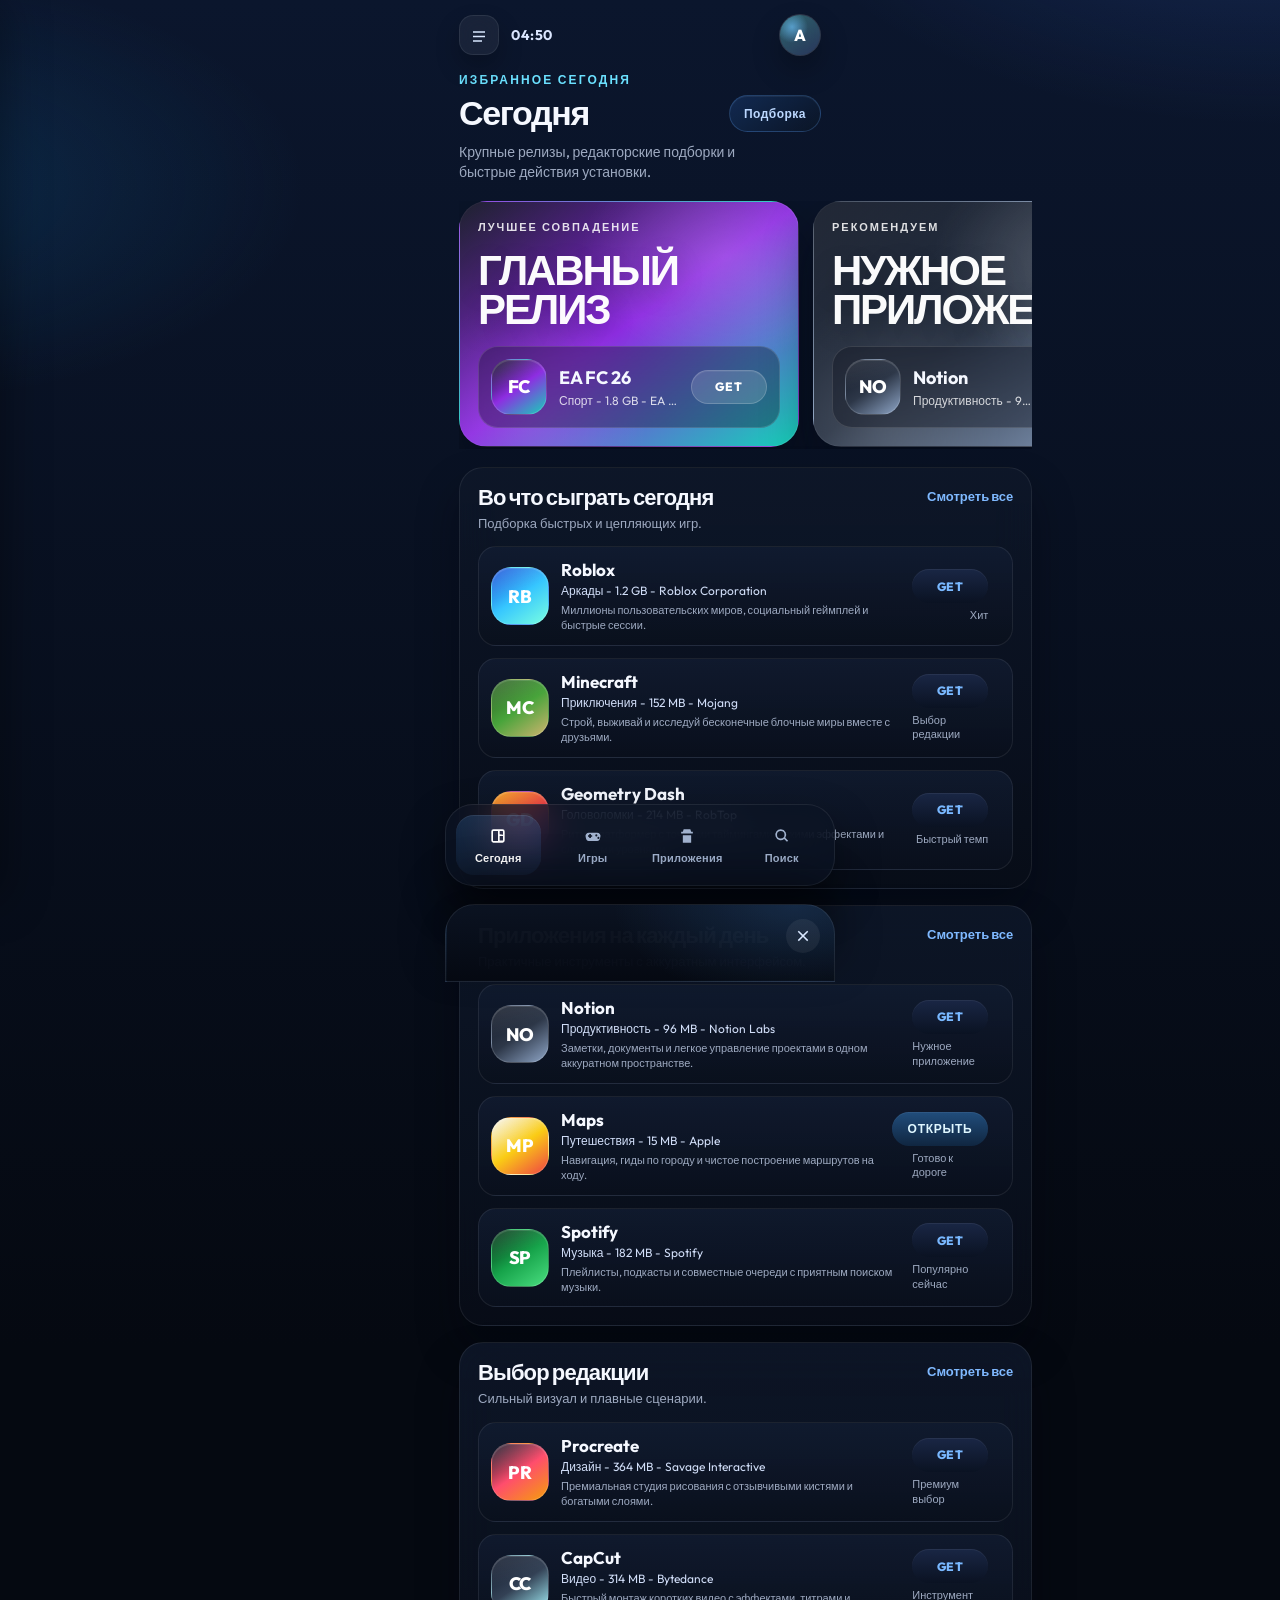
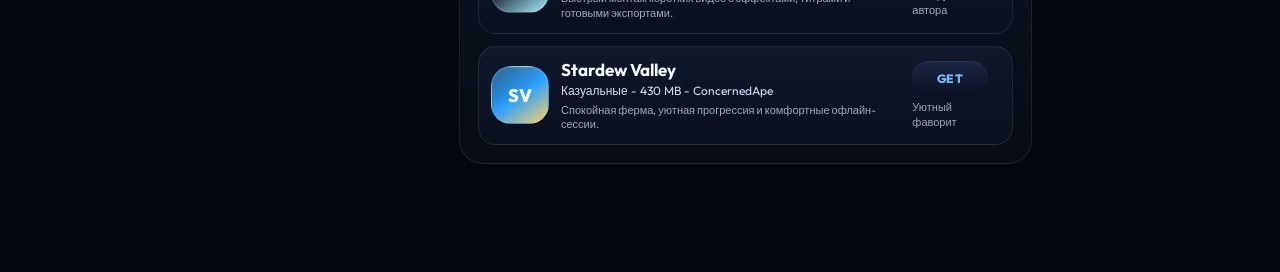
==== webapp/index.html @ 3780c405 "Add files via upload" ====
<!doctype html>
<html lang="ru">
<head>
    <meta charset="utf-8" />
    <meta name="viewport" content="width=device-width, initial-scale=1, maximum-scale=1, user-scalable=no, viewport-fit=cover" />
    <title>IPA Store</title>
    <link rel="preconnect" href="https://fonts.googleapis.com">
    <link rel="preconnect" href="https://fonts.gstatic.com" crossorigin>
    <link href="https://fonts.googleapis.com/css2?family=Outfit:wght@400;500;600;700;800&display=swap" rel="stylesheet">
    <link rel="stylesheet" href="/webapp/style.css?v=8" />
    <link rel="stylesheet" href="style.css?v=8" />
</head>
<body data-theme="dark">
    <div class="sakura-layer" id="sakuraLayer" aria-hidden="true"></div>

    <div class="menu-scrim" id="menuScrim" hidden></div>
    <aside class="side-menu" id="sideMenu" aria-hidden="true">
        <div class="side-menu-head">
            <div class="side-menu-title" id="menuTitle">Menu</div>
            <button class="side-menu-close" id="menuClose" type="button" aria-label="Close menu">
                <svg viewBox="0 0 24 24" aria-hidden="true"><path d="m6.4 5 5.6 5.6L17.6 5 19 6.4 13.4 12 19 17.6 17.6 19 12 13.4 6.4 19 5 17.6 10.6 12 5 6.4Z"></path></svg>
            </button>
        </div>

        <button class="menu-link" id="policyToggle" type="button">
            <span id="policyButtonLabel">Privacy Policy</span>
            <svg viewBox="0 0 24 24" aria-hidden="true"><path d="m9 6 6 6-6 6"></path></svg>
        </button>

        <section class="menu-policy" id="policyPanel" hidden>
            <h3 id="policyTitle">Privacy Policy</h3>
            <div id="policyBody"></div>
        </section>

        <section class="menu-section">
            <div class="menu-section-title" id="languageLabel">Language</div>
            <div class="segmented-control" id="langControl">
                <button class="segment-button active" data-role="lang" data-lang="ru" type="button">RU</button>
                <button class="segment-button" data-role="lang" data-lang="en" type="button">EN</button>
            </div>
        </section>

        <section class="menu-section">
            <div class="menu-section-title" id="themeLabel">Theme</div>
            <div class="segmented-control" id="themeControl">
                <button class="segment-button" data-role="theme" data-theme="light" type="button" id="themeBright">Bright</button>
                <button class="segment-button active" data-role="theme" data-theme="dark" type="button" id="themeDark">Dark</button>
            </div>
        </section>

        <section class="menu-support">
            <div class="menu-section-title" id="supportLabel">Support</div>
            <p id="supportValue">Bot support: @Helpicore_bot</p>
        </section>
    </aside>

    <div class="app-shell">
        <header class="app-header">
            <div class="status-row">
                <div class="status-left">
                    <button class="menu-button" id="menuButton" type="button" aria-label="Open menu">
                        <svg viewBox="0 0 24 24" aria-hidden="true"><path d="M4 7h16v2H4zm0 6h16v2H4zm0 6h12v2H4z"></path></svg>
                    </button>
                    <span class="status-time" id="timeBadge">00:00</span>
                </div>
                <button class="profile-button" type="button" aria-label="Profile">
                    <span class="profile-glow"></span>
                    <span class="profile-core">A</span>
                </button>
            </div>

            <p class="header-kicker" id="headerKicker">Featured today</p>
            <div class="header-main">
                <h1 class="screen-title" id="screenTitle">Today</h1>
                <div class="header-pill" id="headerPill">Curated</div>
            </div>
            <p class="screen-subtitle" id="screenSubtitle">Big releases, sharp apps and fast install actions.</p>
        </header>

        <section class="search-shell" id="searchShell" hidden>
            <label class="search-field" for="searchInput">
                <svg viewBox="0 0 24 24" aria-hidden="true"><path d="M10.5 4a6.5 6.5 0 1 0 4.02 11.61l3.43 3.43 1.41-1.41-3.43-3.43A6.5 6.5 0 0 0 10.5 4Zm0 2a4.5 4.5 0 1 1-4.5 4.5A4.5 4.5 0 0 1 10.5 6Z"></path></svg>
                <input id="searchInput" type="search" placeholder="Search games, apps, developers" autocomplete="off" />
                <button class="search-clear" id="searchClear" type="button">Clear</button>
            </label>
        </section>

        <section class="filter-shell" id="filterShell" hidden>
            <div class="filter-track" id="filterTrack"></div>
        </section>

        <main class="screen-content">
            <div class="hero-rail" id="heroRail"></div>
            <div class="section-stack" id="sectionStack"></div>
            <div class="empty-state" id="emptyState" hidden>
                <strong id="emptyTitle">No matches found</strong>
                <span id="emptyText">Try a different keyword or category.</span>
            </div>
        </main>
    </div>

    <div class="sheet-scrim" id="sheetScrim" hidden></div>
    <aside class="detail-sheet" id="detailSheet" aria-hidden="true">
        <button class="sheet-close" id="sheetClose" type="button" aria-label="Close">
            <svg viewBox="0 0 24 24" aria-hidden="true"><path d="m6.4 5 5.6 5.6L17.6 5 19 6.4 13.4 12 19 17.6 17.6 19 12 13.4 6.4 19 5 17.6 10.6 12 5 6.4Z"></path></svg>
        </button>
        <div id="detailContent"></div>
    </aside>

    <nav class="bottom-bar" id="bottomBar">
        <button class="tab-button active" data-screen="today" type="button">
            <svg viewBox="0 0 24 24" aria-hidden="true"><path d="M4 6.5A2.5 2.5 0 0 1 6.5 4h11A2.5 2.5 0 0 1 20 6.5v11A2.5 2.5 0 0 1 17.5 20h-11A2.5 2.5 0 0 1 4 17.5Zm2 0v11a.5.5 0 0 0 .5.5H12V6H6.5a.5.5 0 0 0-.5.5Zm8 11h3.5a.5.5 0 0 0 .5-.5v-5H14Zm4-7v-4a.5.5 0 0 0-.5-.5H14v4Z"></path></svg>
            <span id="tabToday">Today</span>
        </button>
        <button class="tab-button" data-screen="games" type="button">
            <svg viewBox="0 0 24 24" aria-hidden="true"><path d="M7 8h10a4 4 0 0 1 3.87 5l-.76 3A3 3 0 0 1 17.2 18H6.8a3 3 0 0 1-2.91-2l-.76-3A4 4 0 0 1 7 8Zm.5 3H6v2h1.5v1.5h2V13H11v-2H9.5V9.5h-2Zm8.5 1.5a1.25 1.25 0 1 0-1.25-1.25A1.25 1.25 0 0 0 16 12.5Zm2.5 3a1.25 1.25 0 1 0-1.25-1.25A1.25 1.25 0 0 0 18.5 15.5Z"></path></svg>
            <span id="tabGames">Games</span>
        </button>
        <button class="tab-button" data-screen="apps" type="button">
            <svg viewBox="0 0 24 24" aria-hidden="true"><path d="M8 4h8l1 3h2v2H5V7h2Zm-1 7h10v9H7Z"></path></svg>
            <span id="tabApps">Apps</span>
        </button>
        <button class="tab-button tab-button-search" data-screen="search" type="button">
            <svg viewBox="0 0 24 24" aria-hidden="true"><path d="M10.5 4a6.5 6.5 0 1 0 4.02 11.61l3.43 3.43 1.41-1.41-3.43-3.43A6.5 6.5 0 0 0 10.5 4Zm0 2a4.5 4.5 0 1 1-4.5 4.5A4.5 4.5 0 0 1 10.5 6Z"></path></svg>
            <span id="tabSearch">Search</span>
        </button>
    </nav>

    <script>
        (function () {
            const scriptUrls = ["/webapp/script.js?v=8", "script.js?v=8"];
            let index = 0;

            function loadNext() {
                if (index >= scriptUrls.length) return;
                const script = document.createElement("script");
                script.src = scriptUrls[index];
                script.defer = true;
                script.onerror = function () {
                    index += 1;
                    loadNext();
                };
                document.body.appendChild(script);
            }

            loadNext();
        }());
    </script>
</body>
</html>
---- webapp/style.css ----
:root {
    --bg: #060b14;
    --bg-deep: #09152a;
    --panel: rgba(14, 22, 40, 0.74);
    --panel-strong: rgba(18, 28, 48, 0.9);
    --line: rgba(255, 255, 255, 0.08);
    --line-strong: rgba(255, 255, 255, 0.14);
    --text: #f5f8ff;
    --muted: #9da9c0;
    --accent: #4da3ff;
    --accent-2: #56e1ff;
    --success: #31d69b;
    --safe-bottom: env(safe-area-inset-bottom, 0px);
    --safe-top: env(safe-area-inset-top, 0px);
}

[hidden] {
    display: none !important;
}

* {
    box-sizing: border-box;
    -webkit-tap-highlight-color: transparent;
}

html,
body {
    margin: 0;
    padding: 0;
    min-height: 100%;
    background: var(--bg);
    color: var(--text);
    font-family: "Outfit", sans-serif;
}

body {
    position: relative;
    overflow-x: hidden;
    background:
        radial-gradient(900px 520px at 100% -10%, rgba(58, 104, 214, 0.28), transparent 60%),
        radial-gradient(720px 360px at -10% 10%, rgba(19, 104, 164, 0.28), transparent 60%),
        linear-gradient(180deg, #0b162d 0%, #050911 72%);
}

body::before,
body::after {
    content: "";
    position: fixed;
    inset: 0;
    pointer-events: none;
    z-index: -2;
}

body::before {
    background:
        radial-gradient(260px 220px at 20% 18%, rgba(67, 162, 255, 0.2), transparent 70%),
        radial-gradient(220px 180px at 80% 12%, rgba(68, 255, 221, 0.15), transparent 70%),
        radial-gradient(340px 280px at 50% 70%, rgba(36, 80, 172, 0.18), transparent 72%);
    filter: blur(6px);
}

body::after {
    background-image:
        linear-gradient(rgba(255, 255, 255, 0.035) 1px, transparent 1px),
        linear-gradient(90deg, rgba(255, 255, 255, 0.035) 1px, transparent 1px);
    background-size: 32px 32px;
    mask-image: linear-gradient(180deg, rgba(255, 255, 255, 0.26), transparent 80%);
    opacity: 0.45;
}

.sakura-layer {
    position: fixed;
    inset: 0;
    overflow: hidden;
    pointer-events: none;
    z-index: 1;
}

.sakura-petal {
    position: absolute;
    top: -12%;
    width: 14px;
    height: 10px;
    opacity: 0.4;
    border-radius: 70% 30% 70% 30%;
    background: linear-gradient(145deg, rgba(255, 214, 235, 0.95), rgba(255, 170, 207, 0.8));
    box-shadow: 0 0 10px rgba(255, 174, 217, 0.2);
    transform: rotate(18deg) scale(var(--scale, 1));
    animation: sakura-fall var(--duration, 10s) linear var(--delay, 0s) forwards;
}

body.sheet-open {
    overflow: hidden;
}

body.menu-open {
    overflow: hidden;
}

button,
input {
    font: inherit;
}

.app-shell {
    position: relative;
    width: min(100%, 390px);
    margin: 0 auto;
    padding: calc(14px + var(--safe-top)) 14px calc(108px + var(--safe-bottom));
}

.app-header {
    margin-bottom: 18px;
}

.status-row {
    display: flex;
    align-items: center;
    justify-content: space-between;
    margin-bottom: 16px;
}

.status-left {
    display: flex;
    align-items: center;
    gap: 12px;
}

.status-time {
    font-size: 14px;
    font-weight: 700;
    color: #dbe6ff;
    letter-spacing: 0.04em;
}

.menu-button {
    width: 40px;
    height: 40px;
    display: grid;
    place-items: center;
    border: 1px solid var(--line);
    border-radius: 14px;
    background: rgba(255, 255, 255, 0.06);
    color: #d9e8ff;
    backdrop-filter: blur(16px);
    cursor: pointer;
    box-shadow: 0 12px 24px rgba(0, 0, 0, 0.24);
}

.menu-button svg {
    width: 18px;
    height: 18px;
    fill: currentColor;
}

.profile-button {
    position: relative;
    width: 42px;
    height: 42px;
    border: 1px solid var(--line);
    border-radius: 999px;
    background: rgba(255, 255, 255, 0.08);
    box-shadow: 0 14px 28px rgba(0, 0, 0, 0.28);
    backdrop-filter: blur(18px);
    cursor: pointer;
    overflow: hidden;
}

.profile-glow {
    position: absolute;
    inset: 0;
    background:
        radial-gradient(circle at 30% 30%, rgba(110, 195, 255, 0.65), transparent 40%),
        linear-gradient(145deg, rgba(87, 255, 225, 0.28), rgba(98, 132, 255, 0.16));
}

.profile-core {
    position: relative;
    z-index: 1;
    display: grid;
    place-items: center;
    width: 100%;
    height: 100%;
    font-size: 16px;
    font-weight: 800;
    color: #ffffff;
}

.menu-scrim {
    position: fixed;
    inset: 0;
    z-index: 55;
    background: rgba(2, 5, 12, 0.52);
    backdrop-filter: blur(4px);
}

.side-menu {
    position: fixed;
    top: 0;
    left: 0;
    z-index: 56;
    width: min(86vw, 320px);
    height: 100vh;
    padding: calc(18px + var(--safe-top)) 14px 20px;
    border-right: 1px solid var(--line);
    background:
        radial-gradient(220px 160px at 85% 0%, rgba(77, 163, 255, 0.18), transparent 70%),
        linear-gradient(180deg, rgba(10, 18, 34, 0.98), rgba(5, 10, 18, 0.98));
    backdrop-filter: blur(22px);
    box-shadow: 18px 0 40px rgba(0, 0, 0, 0.34);
    transform: translateX(-104%);
    transition: transform 0.24s ease;
    overflow-y: auto;
}

body.menu-open .side-menu {
    transform: translateX(0);
}

.side-menu-head {
    display: flex;
    align-items: center;
    justify-content: space-between;
    gap: 12px;
    margin-bottom: 16px;
}

.side-menu-title {
    font-size: 26px;
    line-height: 1;
    font-weight: 800;
    letter-spacing: -0.04em;
}

.side-menu-close {
    width: 34px;
    height: 34px;
    border: none;
    border-radius: 999px;
    background: rgba(255, 255, 255, 0.06);
    color: #d9e8ff;
    display: grid;
    place-items: center;
    cursor: pointer;
}

.side-menu-close svg,
.menu-link svg {
    width: 18px;
    height: 18px;
    fill: none;
    stroke: currentColor;
    stroke-width: 2;
    stroke-linecap: round;
    stroke-linejoin: round;
}

.menu-link {
    width: 100%;
    display: flex;
    align-items: center;
    justify-content: space-between;
    gap: 10px;
    padding: 14px 16px;
    margin-bottom: 14px;
    border: 1px solid var(--line);
    border-radius: 18px;
    background: rgba(255, 255, 255, 0.05);
    color: var(--text);
    font-size: 14px;
    font-weight: 700;
    cursor: pointer;
}

.menu-policy,
.menu-section,
.menu-support {
    padding: 14px;
    border-radius: 20px;
    border: 1px solid var(--line);
    background: rgba(255, 255, 255, 0.04);
    box-shadow: inset 0 1px 0 rgba(255, 255, 255, 0.03);
}

.menu-policy {
    margin-bottom: 14px;
}

.menu-policy h3 {
    margin: 0 0 10px;
    font-size: 18px;
    font-weight: 800;
}

.menu-policy p,
.menu-support p {
    margin: 0;
    color: var(--muted);
    font-size: 13px;
    line-height: 1.5;
}

.policy-list {
    margin: 12px 0 0;
    padding-left: 18px;
    color: var(--muted);
    font-size: 13px;
    line-height: 1.5;
}

.policy-list li + li {
    margin-top: 8px;
}

.menu-section + .menu-section,
.menu-section + .menu-support {
    margin-top: 14px;
}

.menu-section-title {
    margin-bottom: 12px;
    font-size: 12px;
    font-weight: 700;
    letter-spacing: 0.14em;
    text-transform: uppercase;
    color: #7cb8ff;
}

.segmented-control {
    display: grid;
    grid-template-columns: repeat(2, 1fr);
    gap: 10px;
}

.segment-button {
    min-height: 42px;
    border: 1px solid var(--line);
    border-radius: 14px;
    background: rgba(255, 255, 255, 0.04);
    color: var(--text);
    font-size: 13px;
    font-weight: 700;
    cursor: pointer;
    transition: transform 0.16s ease, background 0.16s ease, border-color 0.16s ease;
}

.segment-button.active {
    color: #06111f;
    border-color: transparent;
    background: linear-gradient(135deg, #7fe2ff, #4da3ff);
    box-shadow: 0 12px 20px rgba(77, 163, 255, 0.25);
}

.header-kicker {
    margin: 0 0 8px;
    color: #6be1ff;
    font-size: 12px;
    font-weight: 700;
    text-transform: uppercase;
    letter-spacing: 0.18em;
}

.header-main {
    display: flex;
    align-items: center;
    justify-content: space-between;
    gap: 12px;
}

.screen-title {
    margin: 0;
    font-size: 34px;
    line-height: 0.95;
    letter-spacing: -0.04em;
    font-weight: 800;
}

.header-pill {
    flex-shrink: 0;
    padding: 10px 14px;
    border-radius: 999px;
    border: 1px solid rgba(103, 171, 255, 0.24);
    background: linear-gradient(145deg, rgba(19, 45, 87, 0.88), rgba(11, 21, 37, 0.8));
    color: #bcd8ff;
    font-size: 12px;
    font-weight: 700;
    letter-spacing: 0.04em;
    box-shadow: inset 0 1px 0 rgba(255, 255, 255, 0.06);
}

.screen-subtitle {
    max-width: 320px;
    margin: 10px 0 0;
    color: var(--muted);
    font-size: 14px;
    line-height: 1.45;
    font-weight: 500;
}

.search-shell {
    margin-bottom: 14px;
}

.search-field {
    display: flex;
    align-items: center;
    gap: 10px;
    padding: 14px 14px 14px 16px;
    border-radius: 18px;
    border: 1px solid var(--line);
    background: linear-gradient(180deg, rgba(17, 28, 48, 0.88), rgba(9, 15, 27, 0.94));
    box-shadow: 0 20px 32px rgba(3, 6, 16, 0.34);
    backdrop-filter: blur(18px);
}

.search-field:focus-within {
    border-color: rgba(88, 166, 255, 0.4);
    box-shadow: 0 0 0 4px rgba(77, 163, 255, 0.14), 0 20px 32px rgba(3, 6, 16, 0.34);
}

.search-field svg {
    width: 18px;
    height: 18px;
    fill: #8eb4ee;
    flex-shrink: 0;
}

.search-field input {
    width: 100%;
    min-width: 0;
    border: none;
    outline: none;
    background: transparent;
    color: var(--text);
    font-size: 15px;
    font-weight: 600;
}

.search-field input::placeholder {
    color: #7083a4;
}

.search-clear {
    border: none;
    background: rgba(255, 255, 255, 0.06);
    color: #d9e8ff;
    padding: 8px 12px;
    border-radius: 999px;
    font-size: 12px;
    font-weight: 700;
    cursor: pointer;
}

.filter-shell {
    margin-bottom: 18px;
}

.filter-track {
    display: flex;
    gap: 10px;
    overflow-x: auto;
    padding-bottom: 4px;
    scrollbar-width: none;
}

.filter-track::-webkit-scrollbar,
.hero-scroller::-webkit-scrollbar,
.shot-rail::-webkit-scrollbar {
    display: none;
}

.filter-chip {
    flex: 0 0 auto;
    min-height: 38px;
    border: 1px solid var(--line);
    background: rgba(255, 255, 255, 0.05);
    color: #d7e5ff;
    padding: 9px 14px;
    border-radius: 999px;
    font-size: 12px;
    font-weight: 700;
    cursor: pointer;
    transition: transform 0.18s ease, border-color 0.18s ease, background 0.18s ease;
}

.filter-chip.active {
    color: #06111f;
    border-color: transparent;
    background: linear-gradient(135deg, #7fe2ff, #4da3ff);
    box-shadow: 0 12px 22px rgba(69, 158, 255, 0.32);
}

.screen-content {
    display: grid;
    gap: 18px;
}

.hero-scroller {
    display: flex;
    gap: 14px;
    overflow-x: auto;
    padding-bottom: 2px;
}

.hero-card {
    --hero-a: #16213f;
    --hero-b: #4da3ff;
    --hero-c: #56e1ff;
    position: relative;
    flex: 0 0 min(100%, 340px);
    min-height: 244px;
    border: 1px solid rgba(255, 255, 255, 0.1);
    border-radius: 28px;
    background:
        radial-gradient(240px 180px at 78% 22%, rgba(255, 255, 255, 0.16), transparent 60%),
        linear-gradient(145deg, var(--hero-a), var(--hero-b), var(--hero-c));
    box-shadow: 0 28px 50px rgba(3, 6, 18, 0.46);
    overflow: hidden;
    cursor: pointer;
    transform: translateY(0);
    transition: transform 0.22s ease, box-shadow 0.22s ease;
}

.hero-card:hover {
    transform: translateY(-3px);
    box-shadow: 0 32px 56px rgba(3, 6, 18, 0.52);
}

.hero-card::before {
    content: "";
    position: absolute;
    inset: 0;
    background:
        linear-gradient(135deg, rgba(255, 255, 255, 0.07), transparent 30%),
        radial-gradient(circle at 20% 88%, rgba(255, 255, 255, 0.1), transparent 35%);
    pointer-events: none;
}

.hero-card-inner {
    position: relative;
    z-index: 1;
    display: flex;
    flex-direction: column;
    justify-content: space-between;
    min-height: 244px;
    padding: 18px;
}

.hero-label {
    font-size: 11px;
    font-weight: 700;
    text-transform: uppercase;
    letter-spacing: 0.18em;
    color: rgba(255, 255, 255, 0.86);
}

.hero-art {
    font-size: 42px;
    line-height: 0.92;
    font-weight: 800;
    letter-spacing: -0.05em;
    max-width: 68%;
    text-transform: uppercase;
    color: rgba(255, 255, 255, 0.98);
    text-shadow: 0 10px 28px rgba(0, 0, 0, 0.18);
}

.hero-footer {
    display: grid;
    grid-template-columns: auto 1fr auto;
    align-items: center;
    gap: 12px;
    padding: 12px;
    border-radius: 20px;
    background: rgba(6, 11, 22, 0.34);
    border: 1px solid rgba(255, 255, 255, 0.12);
    backdrop-filter: blur(18px);
}

.hero-icon,
.detail-icon,
.app-icon {
    --icon-a: #0f172a;
    --icon-b: #1d4ed8;
    --icon-c: #60a5fa;
    display: grid;
    place-items: center;
    font-weight: 800;
    letter-spacing: -0.02em;
    color: #ffffff;
    border-radius: 20px;
    border: 1px solid rgba(255, 255, 255, 0.14);
    background:
        linear-gradient(160deg, rgba(255, 255, 255, 0.14), transparent 42%),
        linear-gradient(145deg, var(--icon-a), var(--icon-b), var(--icon-c));
    box-shadow: inset 0 1px 0 rgba(255, 255, 255, 0.12);
}

.hero-icon {
    width: 56px;
    height: 56px;
    font-size: 18px;
}

.hero-copy {
    min-width: 0;
}

.hero-title {
    font-size: 18px;
    font-weight: 700;
    white-space: nowrap;
    overflow: hidden;
    text-overflow: ellipsis;
}

.hero-meta {
    margin-top: 4px;
    font-size: 12px;
    color: rgba(255, 255, 255, 0.8);
    white-space: nowrap;
    overflow: hidden;
    text-overflow: ellipsis;
}

.get-button {
    min-width: 76px;
    height: 34px;
    border: none;
    border-radius: 999px;
    background: linear-gradient(180deg, rgba(26, 39, 70, 0.95), rgba(10, 18, 34, 0.95));
    color: #79b8ff;
    padding: 0 16px;
    font-size: 12px;
    font-weight: 800;
    letter-spacing: 0.06em;
    cursor: pointer;
    box-shadow: inset 0 1px 0 rgba(255, 255, 255, 0.06);
    transition: transform 0.16s ease, box-shadow 0.16s ease, color 0.16s ease;
}

.get-button:active,
.filter-chip:active,
.tab-button:active,
.section-link:active,
.trend-chip:active,
.search-clear:active,
.profile-button:active {
    transform: scale(0.97);
}

.get-button:hover {
    color: #a9d2ff;
    box-shadow: inset 0 1px 0 rgba(255, 255, 255, 0.08), 0 8px 18px rgba(6, 12, 26, 0.26);
}

.get-button.is-open {
    color: #dff7ff;
    background: linear-gradient(180deg, rgba(34, 80, 128, 0.95), rgba(16, 39, 66, 0.95));
}

.get-button.glass {
    background: rgba(255, 255, 255, 0.14);
    color: #ffffff;
    border: 1px solid rgba(255, 255, 255, 0.18);
}

.get-button.glass.is-open {
    background: rgba(8, 17, 34, 0.4);
    color: #ffffff;
}

.get-button.large {
    min-width: 92px;
    height: 40px;
}

.section-stack {
    display: grid;
    gap: 16px;
}

.section-card {
    padding: 18px;
    border-radius: 24px;
    border: 1px solid var(--line);
    background: linear-gradient(180deg, rgba(14, 23, 41, 0.88), rgba(8, 13, 24, 0.9));
    box-shadow: 0 24px 40px rgba(2, 4, 14, 0.38);
    backdrop-filter: blur(18px);
    animation: rise 0.45s ease both;
}

.section-card-accent {
    background:
        radial-gradient(180px 120px at 90% 10%, rgba(90, 163, 255, 0.22), transparent 60%),
        linear-gradient(180deg, rgba(14, 23, 41, 0.88), rgba(8, 13, 24, 0.9));
}

.section-header {
    display: flex;
    align-items: flex-start;
    justify-content: space-between;
    gap: 12px;
    margin-bottom: 14px;
}

.section-header h2,
.detail-section-head h4 {
    margin: 0;
    font-size: 22px;
    line-height: 1;
    font-weight: 800;
    letter-spacing: -0.04em;
}

.section-header p {
    margin: 6px 0 0;
    color: var(--muted);
    font-size: 13px;
    line-height: 1.45;
}

.section-link {
    border: none;
    background: transparent;
    color: #7fb9ff;
    font-size: 13px;
    font-weight: 700;
    cursor: pointer;
    padding: 2px 0;
}

.app-list,
.detail-related {
    display: grid;
    gap: 12px;
}

.app-row {
    display: grid;
    grid-template-columns: auto auto 1fr auto;
    gap: 12px;
    align-items: center;
    padding: 12px;
    border-radius: 18px;
    border: 1px solid var(--line);
    background: linear-gradient(180deg, rgba(18, 29, 51, 0.76), rgba(10, 16, 29, 0.82));
    cursor: pointer;
    transition: transform 0.18s ease, border-color 0.18s ease, background 0.18s ease;
}

.app-row:hover {
    transform: translateY(-2px);
    border-color: rgba(108, 169, 255, 0.22);
}

.row-rank {
    width: 24px;
    text-align: center;
    color: #8ab9ff;
    font-size: 18px;
    font-weight: 800;
}

.app-icon {
    width: 58px;
    height: 58px;
    font-size: 18px;
}

.app-copy {
    min-width: 0;
}

.app-title {
    font-size: 17px;
    font-weight: 700;
    white-space: nowrap;
    overflow: hidden;
    text-overflow: ellipsis;
}

.app-meta {
    margin-top: 3px;
    color: #d0ddf7;
    font-size: 12px;
    white-space: nowrap;
    overflow: hidden;
    text-overflow: ellipsis;
}

.app-caption,
.app-note {
    margin-top: 5px;
    color: var(--muted);
    font-size: 11px;
    line-height: 1.35;
}

.app-actions {
    display: grid;
    justify-items: end;
}

.trend-cloud {
    display: flex;
    flex-wrap: wrap;
    gap: 10px;
}

.trend-chip {
    border: 1px solid var(--line-strong);
    border-radius: 999px;
    background: rgba(255, 255, 255, 0.05);
    color: #e8f1ff;
    padding: 10px 14px;
    font-size: 13px;
    font-weight: 700;
    cursor: pointer;
}

.empty-state {
    padding: 24px 18px;
    border-radius: 22px;
    border: 1px dashed rgba(120, 165, 235, 0.22);
    background: rgba(11, 19, 34, 0.56);
    text-align: center;
    color: var(--muted);
}

.empty-state strong {
    display: block;
    margin-bottom: 6px;
    color: #ffffff;
    font-size: 16px;
}

.bottom-bar {
    position: fixed;
    left: 50%;
    bottom: calc(14px + var(--safe-bottom));
    z-index: 40;
    transform: translateX(-50%);
    display: grid;
    grid-template-columns: repeat(4, 1fr);
    gap: 10px;
    width: min(calc(100% - 18px), 390px);
    padding: 10px;
    border-radius: 28px;
    border: 1px solid var(--line);
    background: rgba(12, 20, 36, 0.74);
    backdrop-filter: blur(20px);
    box-shadow: 0 20px 44px rgba(0, 0, 0, 0.36);
}

.tab-button {
    border: none;
    background: transparent;
    color: #a2b3cf;
    border-radius: 18px;
    min-height: 60px;
    display: flex;
    flex-direction: column;
    align-items: center;
    justify-content: center;
    gap: 5px;
    cursor: pointer;
    transition: background 0.18s ease, color 0.18s ease;
}

.tab-button svg {
    width: 20px;
    height: 20px;
    fill: currentColor;
}

.tab-button span {
    font-size: 11px;
    font-weight: 700;
    letter-spacing: 0.02em;
}

.tab-button.active {
    color: #ffffff;
    background: linear-gradient(180deg, rgba(77, 163, 255, 0.18), rgba(77, 163, 255, 0.06));
    box-shadow: inset 0 1px 0 rgba(255, 255, 255, 0.08);
}

.tab-button-search.active {
    background: linear-gradient(145deg, rgba(77, 163, 255, 0.24), rgba(86, 225, 255, 0.14));
}

.sheet-scrim {
    position: fixed;
    inset: 0;
    z-index: 60;
    background: rgba(2, 5, 12, 0.66);
    backdrop-filter: blur(4px);
}

.detail-sheet {
    position: fixed;
    left: 50%;
    bottom: 0;
    z-index: 70;
    width: min(calc(100% - 10px), 390px);
    max-height: 88vh;
    padding: 54px 16px calc(22px + var(--safe-bottom));
    border-radius: 30px 30px 0 0;
    border: 1px solid rgba(255, 255, 255, 0.08);
    background:
        radial-gradient(260px 140px at 90% 0%, rgba(77, 163, 255, 0.16), transparent 70%),
        linear-gradient(180deg, rgba(11, 19, 34, 0.98), rgba(5, 9, 18, 0.98));
    transform: translateX(-50%) translateY(105%);
    transition: transform 0.26s ease;
    overflow-y: auto;
    box-shadow: 0 -22px 44px rgba(0, 0, 0, 0.38);
}

.detail-sheet[aria-hidden="false"] {
    transform: translateX(-50%) translateY(0);
}

.sheet-close {
    position: absolute;
    top: 14px;
    right: 14px;
    width: 34px;
    height: 34px;
    display: grid;
    place-items: center;
    border: none;
    border-radius: 999px;
    background: rgba(255, 255, 255, 0.06);
    color: #d9e8ff;
    cursor: pointer;
}

.sheet-close svg {
    width: 18px;
    height: 18px;
    fill: currentColor;
}

.detail-banner {
    --hero-a: #10192f;
    --hero-b: #4da3ff;
    --hero-c: #56e1ff;
    min-height: 180px;
    padding: 18px;
    border-radius: 24px;
    background:
        radial-gradient(220px 140px at 85% 12%, rgba(255, 255, 255, 0.14), transparent 60%),
        linear-gradient(145deg, var(--hero-a), var(--hero-b), var(--hero-c));
    box-shadow: 0 24px 44px rgba(2, 4, 14, 0.36);
}

.detail-banner-copy {
    max-width: 68%;
}

.detail-kicker {
    font-size: 12px;
    font-weight: 700;
    text-transform: uppercase;
    letter-spacing: 0.18em;
    color: rgba(255, 255, 255, 0.8);
}

.detail-banner h2 {
    margin: 14px 0 8px;
    font-size: 34px;
    line-height: 0.95;
    font-weight: 800;
    letter-spacing: -0.05em;
}

.detail-banner p {
    margin: 0;
    max-width: 240px;
    font-size: 13px;
    line-height: 1.45;
    color: rgba(255, 255, 255, 0.82);
}

.detail-head {
    display: grid;
    grid-template-columns: auto 1fr auto;
    gap: 14px;
    align-items: center;
    margin-top: 18px;
}

.detail-icon {
    width: 72px;
    height: 72px;
    font-size: 22px;
}

.detail-meta h3 {
    margin: 0;
    font-size: 24px;
    font-weight: 800;
    line-height: 1;
}

.detail-meta p {
    margin: 6px 0 4px;
    color: #d7e3fb;
    font-size: 13px;
}

.detail-meta span {
    color: var(--muted);
    font-size: 12px;
}

.stats-grid {
    display: grid;
    grid-template-columns: repeat(4, 1fr);
    gap: 10px;
    margin-top: 18px;
}

.stat-card {
    padding: 14px 10px;
    border-radius: 18px;
    border: 1px solid var(--line);
    background: rgba(255, 255, 255, 0.04);
    text-align: center;
}

.stat-card strong {
    display: block;
    font-size: 16px;
    font-weight: 800;
}

.stat-card span {
    display: block;
    margin-top: 6px;
    font-size: 11px;
    color: var(--muted);
}

.detail-section {
    margin-top: 22px;
}

.detail-section-head {
    display: flex;
    align-items: center;
    justify-content: space-between;
    gap: 12px;
    margin-bottom: 12px;
}

.shot-rail {
    display: flex;
    gap: 12px;
    overflow-x: auto;
}

.shot-card {
    --hero-a: #0f172a;
    --hero-b: #4da3ff;
    --hero-c: #56e1ff;
    position: relative;
    flex: 0 0 148px;
    min-height: 224px;
    padding: 14px;
    border-radius: 20px;
    border: 1px solid rgba(255, 255, 255, 0.12);
    background:
        linear-gradient(180deg, rgba(255, 255, 255, 0.08), transparent 30%),
        linear-gradient(145deg, var(--hero-a), var(--hero-b), var(--hero-c));
    display: flex;
    flex-direction: column;
    justify-content: space-between;
    box-shadow: inset 0 1px 0 rgba(255, 255, 255, 0.08);
}

.shot-card span {
    font-size: 12px;
    font-weight: 700;
    color: rgba(255, 255, 255, 0.74);
}

.shot-card strong {
    font-size: 22px;
    line-height: 0.95;
    letter-spacing: -0.05em;
}

.detail-description {
    margin: 0;
    color: #dbe6ff;
    font-size: 14px;
    line-height: 1.55;
}

body[data-theme="light"] {
    --text: #0d1a2c;
    --muted: #5f6f8a;
    --line: rgba(20, 43, 74, 0.1);
    --line-strong: rgba(20, 43, 74, 0.18);
    background:
        radial-gradient(780px 420px at 100% -10%, rgba(120, 180, 255, 0.42), transparent 60%),
        radial-gradient(660px 320px at -10% 10%, rgba(74, 220, 255, 0.22), transparent 60%),
        linear-gradient(180deg, #f8fbff 0%, #eef5ff 72%);
}

body[data-theme="light"]::before {
    background:
        radial-gradient(260px 220px at 20% 18%, rgba(82, 163, 255, 0.16), transparent 70%),
        radial-gradient(220px 180px at 80% 12%, rgba(0, 216, 183, 0.12), transparent 70%),
        radial-gradient(340px 280px at 50% 70%, rgba(67, 121, 255, 0.14), transparent 72%);
}

body[data-theme="light"]::after {
    background-image:
        linear-gradient(rgba(17, 53, 105, 0.04) 1px, transparent 1px),
        linear-gradient(90deg, rgba(17, 53, 105, 0.04) 1px, transparent 1px);
}

body[data-theme="light"] .menu-button,
body[data-theme="light"] .profile-button,
body[data-theme="light"] .search-field,
body[data-theme="light"] .section-card,
body[data-theme="light"] .app-row,
body[data-theme="light"] .bottom-bar,
body[data-theme="light"] .detail-sheet,
body[data-theme="light"] .side-menu,
body[data-theme="light"] .menu-link,
body[data-theme="light"] .menu-policy,
body[data-theme="light"] .menu-section,
body[data-theme="light"] .menu-support,
body[data-theme="light"] .stat-card,
body[data-theme="light"] .empty-state {
    background: rgba(255, 255, 255, 0.72);
    box-shadow: 0 18px 40px rgba(100, 129, 176, 0.14);
}

body[data-theme="light"] .header-pill,
body[data-theme="light"] .get-button,
body[data-theme="light"] .get-button.glass.is-open,
body[data-theme="light"] .search-clear {
    background: linear-gradient(180deg, rgba(228, 238, 255, 0.94), rgba(212, 227, 249, 0.96));
    color: #245da1;
}

body[data-theme="light"] .screen-subtitle,
body[data-theme="light"] .section-header p,
body[data-theme="light"] .app-note,
body[data-theme="light"] .app-caption,
body[data-theme="light"] .menu-policy p,
body[data-theme="light"] .policy-list,
body[data-theme="light"] .menu-support p,
body[data-theme="light"] .detail-description,
body[data-theme="light"] .stat-card span {
    color: #63748f;
}

body[data-theme="light"] .app-meta,
body[data-theme="light"] .detail-meta p {
    color: #36567f;
}

body[data-theme="light"] .hero-footer,
body[data-theme="light"] .tab-button.active {
    background: rgba(255, 255, 255, 0.34);
}

@keyframes rise {
    from {
        opacity: 0;
        transform: translateY(10px);
    }

    to {
        opacity: 1;
        transform: translateY(0);
    }
}

@keyframes sakura-fall {
    0% {
        transform: translate3d(0, -10vh, 0) rotate(0deg) scale(var(--scale, 1));
        opacity: 0;
    }

    15% {
        opacity: 0.42;
    }

    100% {
        transform: translate3d(var(--drift, 0), 110vh, 0) rotate(320deg) scale(var(--scale, 1));
        opacity: 0;
    }
}

@media (max-width: 389px) {
    .screen-title {
        font-size: 30px;
    }

    .header-pill {
        padding: 8px 12px;
    }

    .app-row {
        grid-template-columns: auto 1fr auto;
    }

    .row-rank {
        display: none;
    }

    .detail-head {
        grid-template-columns: auto 1fr;
    }

    .detail-head .get-button.large {
        grid-column: 1 / -1;
        width: 100%;
    }

    .stats-grid {
        grid-template-columns: repeat(2, 1fr);
    }

    .hero-card {
        min-height: 220px;
    }

    .hero-card-inner {
        min-height: 220px;
        padding: 16px;
    }

    .hero-art {
        font-size: 34px;
    }

    .hero-footer {
        grid-template-columns: auto 1fr;
    }

    .hero-footer .get-button {
        grid-column: 1 / -1;
        width: 100%;
    }

    .bottom-bar {
        gap: 8px;
        padding: 8px;
    }

    .tab-button {
        min-height: 56px;
    }
}

@media (prefers-reduced-motion: reduce) {
    .sakura-petal,
    .hero-card,
    .app-row,
    .section-card {
        animation: none !important;
        transition: none !important;
    }
}
---- webapp/style.css ----
:root {
    --bg: #060b14;
    --bg-deep: #09152a;
    --panel: rgba(14, 22, 40, 0.74);
    --panel-strong: rgba(18, 28, 48, 0.9);
    --line: rgba(255, 255, 255, 0.08);
    --line-strong: rgba(255, 255, 255, 0.14);
    --text: #f5f8ff;
    --muted: #9da9c0;
    --accent: #4da3ff;
    --accent-2: #56e1ff;
    --success: #31d69b;
    --safe-bottom: env(safe-area-inset-bottom, 0px);
    --safe-top: env(safe-area-inset-top, 0px);
}

[hidden] {
    display: none !important;
}

* {
    box-sizing: border-box;
    -webkit-tap-highlight-color: transparent;
}

html,
body {
    margin: 0;
    padding: 0;
    min-height: 100%;
    background: var(--bg);
    color: var(--text);
    font-family: "Outfit", sans-serif;
}

body {
    position: relative;
    overflow-x: hidden;
    background:
        radial-gradient(900px 520px at 100% -10%, rgba(58, 104, 214, 0.28), transparent 60%),
        radial-gradient(720px 360px at -10% 10%, rgba(19, 104, 164, 0.28), transparent 60%),
        linear-gradient(180deg, #0b162d 0%, #050911 72%);
}

body::before,
body::after {
    content: "";
    position: fixed;
    inset: 0;
    pointer-events: none;
    z-index: -2;
}

body::before {
    background:
        radial-gradient(260px 220px at 20% 18%, rgba(67, 162, 255, 0.2), transparent 70%),
        radial-gradient(220px 180px at 80% 12%, rgba(68, 255, 221, 0.15), transparent 70%),
        radial-gradient(340px 280px at 50% 70%, rgba(36, 80, 172, 0.18), transparent 72%);
    filter: blur(6px);
}

body::after {
    background-image:
        linear-gradient(rgba(255, 255, 255, 0.035) 1px, transparent 1px),
        linear-gradient(90deg, rgba(255, 255, 255, 0.035) 1px, transparent 1px);
    background-size: 32px 32px;
    mask-image: linear-gradient(180deg, rgba(255, 255, 255, 0.26), transparent 80%);
    opacity: 0.45;
}

.sakura-layer {
    position: fixed;
    inset: 0;
    overflow: hidden;
    pointer-events: none;
    z-index: 1;
}

.sakura-petal {
    position: absolute;
    top: -12%;
    width: 14px;
    height: 10px;
    opacity: 0.4;
    border-radius: 70% 30% 70% 30%;
    background: linear-gradient(145deg, rgba(255, 214, 235, 0.95), rgba(255, 170, 207, 0.8));
    box-shadow: 0 0 10px rgba(255, 174, 217, 0.2);
    transform: rotate(18deg) scale(var(--scale, 1));
    animation: sakura-fall var(--duration, 10s) linear var(--delay, 0s) forwards;
}

body.sheet-open {
    overflow: hidden;
}

body.menu-open {
    overflow: hidden;
}

button,
input {
    font: inherit;
}

.app-shell {
    position: relative;
    width: min(100%, 390px);
    margin: 0 auto;
    padding: calc(14px + var(--safe-top)) 14px calc(108px + var(--safe-bottom));
}

.app-header {
    margin-bottom: 18px;
}

.status-row {
    display: flex;
    align-items: center;
    justify-content: space-between;
    margin-bottom: 16px;
}

.status-left {
    display: flex;
    align-items: center;
    gap: 12px;
}

.status-time {
    font-size: 14px;
    font-weight: 700;
    color: #dbe6ff;
    letter-spacing: 0.04em;
}

.menu-button {
    width: 40px;
    height: 40px;
    display: grid;
    place-items: center;
    border: 1px solid var(--line);
    border-radius: 14px;
    background: rgba(255, 255, 255, 0.06);
    color: #d9e8ff;
    backdrop-filter: blur(16px);
    cursor: pointer;
    box-shadow: 0 12px 24px rgba(0, 0, 0, 0.24);
}

.menu-button svg {
    width: 18px;
    height: 18px;
    fill: currentColor;
}

.profile-button {
    position: relative;
    width: 42px;
    height: 42px;
    border: 1px solid var(--line);
    border-radius: 999px;
    background: rgba(255, 255, 255, 0.08);
    box-shadow: 0 14px 28px rgba(0, 0, 0, 0.28);
    backdrop-filter: blur(18px);
    cursor: pointer;
    overflow: hidden;
}

.profile-glow {
    position: absolute;
    inset: 0;
    background:
        radial-gradient(circle at 30% 30%, rgba(110, 195, 255, 0.65), transparent 40%),
        linear-gradient(145deg, rgba(87, 255, 225, 0.28), rgba(98, 132, 255, 0.16));
}

.profile-core {
    position: relative;
    z-index: 1;
    display: grid;
    place-items: center;
    width: 100%;
    height: 100%;
    font-size: 16px;
    font-weight: 800;
    color: #ffffff;
}

.menu-scrim {
    position: fixed;
    inset: 0;
    z-index: 55;
    background: rgba(2, 5, 12, 0.52);
    backdrop-filter: blur(4px);
}

.side-menu {
    position: fixed;
    top: 0;
    left: 0;
    z-index: 56;
    width: min(86vw, 320px);
    height: 100vh;
    padding: calc(18px + var(--safe-top)) 14px 20px;
    border-right: 1px solid var(--line);
    background:
        radial-gradient(220px 160px at 85% 0%, rgba(77, 163, 255, 0.18), transparent 70%),
        linear-gradient(180deg, rgba(10, 18, 34, 0.98), rgba(5, 10, 18, 0.98));
    backdrop-filter: blur(22px);
    box-shadow: 18px 0 40px rgba(0, 0, 0, 0.34);
    transform: translateX(-104%);
    transition: transform 0.24s ease;
    overflow-y: auto;
}

body.menu-open .side-menu {
    transform: translateX(0);
}

.side-menu-head {
    display: flex;
    align-items: center;
    justify-content: space-between;
    gap: 12px;
    margin-bottom: 16px;
}

.side-menu-title {
    font-size: 26px;
    line-height: 1;
    font-weight: 800;
    letter-spacing: -0.04em;
}

.side-menu-close {
    width: 34px;
    height: 34px;
    border: none;
    border-radius: 999px;
    background: rgba(255, 255, 255, 0.06);
    color: #d9e8ff;
    display: grid;
    place-items: center;
    cursor: pointer;
}

.side-menu-close svg,
.menu-link svg {
    width: 18px;
    height: 18px;
    fill: none;
    stroke: currentColor;
    stroke-width: 2;
    stroke-linecap: round;
    stroke-linejoin: round;
}

.menu-link {
    width: 100%;
    display: flex;
    align-items: center;
    justify-content: space-between;
    gap: 10px;
    padding: 14px 16px;
    margin-bottom: 14px;
    border: 1px solid var(--line);
    border-radius: 18px;
    background: rgba(255, 255, 255, 0.05);
    color: var(--text);
    font-size: 14px;
    font-weight: 700;
    cursor: pointer;
}

.menu-policy,
.menu-section,
.menu-support {
    padding: 14px;
    border-radius: 20px;
    border: 1px solid var(--line);
    background: rgba(255, 255, 255, 0.04);
    box-shadow: inset 0 1px 0 rgba(255, 255, 255, 0.03);
}

.menu-policy {
    margin-bottom: 14px;
}

.menu-policy h3 {
    margin: 0 0 10px;
    font-size: 18px;
    font-weight: 800;
}

.menu-policy p,
.menu-support p {
    margin: 0;
    color: var(--muted);
    font-size: 13px;
    line-height: 1.5;
}

.policy-list {
    margin: 12px 0 0;
    padding-left: 18px;
    color: var(--muted);
    font-size: 13px;
    line-height: 1.5;
}

.policy-list li + li {
    margin-top: 8px;
}

.menu-section + .menu-section,
.menu-section + .menu-support {
    margin-top: 14px;
}

.menu-section-title {
    margin-bottom: 12px;
    font-size: 12px;
    font-weight: 700;
    letter-spacing: 0.14em;
    text-transform: uppercase;
    color: #7cb8ff;
}

.segmented-control {
    display: grid;
    grid-template-columns: repeat(2, 1fr);
    gap: 10px;
}

.segment-button {
    min-height: 42px;
    border: 1px solid var(--line);
    border-radius: 14px;
    background: rgba(255, 255, 255, 0.04);
    color: var(--text);
    font-size: 13px;
    font-weight: 700;
    cursor: pointer;
    transition: transform 0.16s ease, background 0.16s ease, border-color 0.16s ease;
}

.segment-button.active {
    color: #06111f;
    border-color: transparent;
    background: linear-gradient(135deg, #7fe2ff, #4da3ff);
    box-shadow: 0 12px 20px rgba(77, 163, 255, 0.25);
}

.header-kicker {
    margin: 0 0 8px;
    color: #6be1ff;
    font-size: 12px;
    font-weight: 700;
    text-transform: uppercase;
    letter-spacing: 0.18em;
}

.header-main {
    display: flex;
    align-items: center;
    justify-content: space-between;
    gap: 12px;
}

.screen-title {
    margin: 0;
    font-size: 34px;
    line-height: 0.95;
    letter-spacing: -0.04em;
    font-weight: 800;
}

.header-pill {
    flex-shrink: 0;
    padding: 10px 14px;
    border-radius: 999px;
    border: 1px solid rgba(103, 171, 255, 0.24);
    background: linear-gradient(145deg, rgba(19, 45, 87, 0.88), rgba(11, 21, 37, 0.8));
    color: #bcd8ff;
    font-size: 12px;
    font-weight: 700;
    letter-spacing: 0.04em;
    box-shadow: inset 0 1px 0 rgba(255, 255, 255, 0.06);
}

.screen-subtitle {
    max-width: 320px;
    margin: 10px 0 0;
    color: var(--muted);
    font-size: 14px;
    line-height: 1.45;
    font-weight: 500;
}

.search-shell {
    margin-bottom: 14px;
}

.search-field {
    display: flex;
    align-items: center;
    gap: 10px;
    padding: 14px 14px 14px 16px;
    border-radius: 18px;
    border: 1px solid var(--line);
    background: linear-gradient(180deg, rgba(17, 28, 48, 0.88), rgba(9, 15, 27, 0.94));
    box-shadow: 0 20px 32px rgba(3, 6, 16, 0.34);
    backdrop-filter: blur(18px);
}

.search-field:focus-within {
    border-color: rgba(88, 166, 255, 0.4);
    box-shadow: 0 0 0 4px rgba(77, 163, 255, 0.14), 0 20px 32px rgba(3, 6, 16, 0.34);
}

.search-field svg {
    width: 18px;
    height: 18px;
    fill: #8eb4ee;
    flex-shrink: 0;
}

.search-field input {
    width: 100%;
    min-width: 0;
    border: none;
    outline: none;
    background: transparent;
    color: var(--text);
    font-size: 15px;
    font-weight: 600;
}

.search-field input::placeholder {
    color: #7083a4;
}

.search-clear {
    border: none;
    background: rgba(255, 255, 255, 0.06);
    color: #d9e8ff;
    padding: 8px 12px;
    border-radius: 999px;
    font-size: 12px;
    font-weight: 700;
    cursor: pointer;
}

.filter-shell {
    margin-bottom: 18px;
}

.filter-track {
    display: flex;
    gap: 10px;
    overflow-x: auto;
    padding-bottom: 4px;
    scrollbar-width: none;
}

.filter-track::-webkit-scrollbar,
.hero-scroller::-webkit-scrollbar,
.shot-rail::-webkit-scrollbar {
    display: none;
}

.filter-chip {
    flex: 0 0 auto;
    min-height: 38px;
    border: 1px solid var(--line);
    background: rgba(255, 255, 255, 0.05);
    color: #d7e5ff;
    padding: 9px 14px;
    border-radius: 999px;
    font-size: 12px;
    font-weight: 700;
    cursor: pointer;
    transition: transform 0.18s ease, border-color 0.18s ease, background 0.18s ease;
}

.filter-chip.active {
    color: #06111f;
    border-color: transparent;
    background: linear-gradient(135deg, #7fe2ff, #4da3ff);
    box-shadow: 0 12px 22px rgba(69, 158, 255, 0.32);
}

.screen-content {
    display: grid;
    gap: 18px;
}

.hero-scroller {
    display: flex;
    gap: 14px;
    overflow-x: auto;
    padding-bottom: 2px;
}

.hero-card {
    --hero-a: #16213f;
    --hero-b: #4da3ff;
    --hero-c: #56e1ff;
    position: relative;
    flex: 0 0 min(100%, 340px);
    min-height: 244px;
    border: 1px solid rgba(255, 255, 255, 0.1);
    border-radius: 28px;
    background:
        radial-gradient(240px 180px at 78% 22%, rgba(255, 255, 255, 0.16), transparent 60%),
        linear-gradient(145deg, var(--hero-a), var(--hero-b), var(--hero-c));
    box-shadow: 0 28px 50px rgba(3, 6, 18, 0.46);
    overflow: hidden;
    cursor: pointer;
    transform: translateY(0);
    transition: transform 0.22s ease, box-shadow 0.22s ease;
}

.hero-card:hover {
    transform: translateY(-3px);
    box-shadow: 0 32px 56px rgba(3, 6, 18, 0.52);
}

.hero-card::before {
    content: "";
    position: absolute;
    inset: 0;
    background:
        linear-gradient(135deg, rgba(255, 255, 255, 0.07), transparent 30%),
        radial-gradient(circle at 20% 88%, rgba(255, 255, 255, 0.1), transparent 35%);
    pointer-events: none;
}

.hero-card-inner {
    position: relative;
    z-index: 1;
    display: flex;
    flex-direction: column;
    justify-content: space-between;
    min-height: 244px;
    padding: 18px;
}

.hero-label {
    font-size: 11px;
    font-weight: 700;
    text-transform: uppercase;
    letter-spacing: 0.18em;
    color: rgba(255, 255, 255, 0.86);
}

.hero-art {
    font-size: 42px;
    line-height: 0.92;
    font-weight: 800;
    letter-spacing: -0.05em;
    max-width: 68%;
    text-transform: uppercase;
    color: rgba(255, 255, 255, 0.98);
    text-shadow: 0 10px 28px rgba(0, 0, 0, 0.18);
}

.hero-footer {
    display: grid;
    grid-template-columns: auto 1fr auto;
    align-items: center;
    gap: 12px;
    padding: 12px;
    border-radius: 20px;
    background: rgba(6, 11, 22, 0.34);
    border: 1px solid rgba(255, 255, 255, 0.12);
    backdrop-filter: blur(18px);
}

.hero-icon,
.detail-icon,
.app-icon {
    --icon-a: #0f172a;
    --icon-b: #1d4ed8;
    --icon-c: #60a5fa;
    display: grid;
    place-items: center;
    font-weight: 800;
    letter-spacing: -0.02em;
    color: #ffffff;
    border-radius: 20px;
    border: 1px solid rgba(255, 255, 255, 0.14);
    background:
        linear-gradient(160deg, rgba(255, 255, 255, 0.14), transparent 42%),
        linear-gradient(145deg, var(--icon-a), var(--icon-b), var(--icon-c));
    box-shadow: inset 0 1px 0 rgba(255, 255, 255, 0.12);
}

.hero-icon {
    width: 56px;
    height: 56px;
    font-size: 18px;
}

.hero-copy {
    min-width: 0;
}

.hero-title {
    font-size: 18px;
    font-weight: 700;
    white-space: nowrap;
    overflow: hidden;
    text-overflow: ellipsis;
}

.hero-meta {
    margin-top: 4px;
    font-size: 12px;
    color: rgba(255, 255, 255, 0.8);
    white-space: nowrap;
    overflow: hidden;
    text-overflow: ellipsis;
}

.get-button {
    min-width: 76px;
    height: 34px;
    border: none;
    border-radius: 999px;
    background: linear-gradient(180deg, rgba(26, 39, 70, 0.95), rgba(10, 18, 34, 0.95));
    color: #79b8ff;
    padding: 0 16px;
    font-size: 12px;
    font-weight: 800;
    letter-spacing: 0.06em;
    cursor: pointer;
    box-shadow: inset 0 1px 0 rgba(255, 255, 255, 0.06);
    transition: transform 0.16s ease, box-shadow 0.16s ease, color 0.16s ease;
}

.get-button:active,
.filter-chip:active,
.tab-button:active,
.section-link:active,
.trend-chip:active,
.search-clear:active,
.profile-button:active {
    transform: scale(0.97);
}

.get-button:hover {
    color: #a9d2ff;
    box-shadow: inset 0 1px 0 rgba(255, 255, 255, 0.08), 0 8px 18px rgba(6, 12, 26, 0.26);
}

.get-button.is-open {
    color: #dff7ff;
    background: linear-gradient(180deg, rgba(34, 80, 128, 0.95), rgba(16, 39, 66, 0.95));
}

.get-button.glass {
    background: rgba(255, 255, 255, 0.14);
    color: #ffffff;
    border: 1px solid rgba(255, 255, 255, 0.18);
}

.get-button.glass.is-open {
    background: rgba(8, 17, 34, 0.4);
    color: #ffffff;
}

.get-button.large {
    min-width: 92px;
    height: 40px;
}

.section-stack {
    display: grid;
    gap: 16px;
}

.section-card {
    padding: 18px;
    border-radius: 24px;
    border: 1px solid var(--line);
    background: linear-gradient(180deg, rgba(14, 23, 41, 0.88), rgba(8, 13, 24, 0.9));
    box-shadow: 0 24px 40px rgba(2, 4, 14, 0.38);
    backdrop-filter: blur(18px);
    animation: rise 0.45s ease both;
}

.section-card-accent {
    background:
        radial-gradient(180px 120px at 90% 10%, rgba(90, 163, 255, 0.22), transparent 60%),
        linear-gradient(180deg, rgba(14, 23, 41, 0.88), rgba(8, 13, 24, 0.9));
}

.section-header {
    display: flex;
    align-items: flex-start;
    justify-content: space-between;
    gap: 12px;
    margin-bottom: 14px;
}

.section-header h2,
.detail-section-head h4 {
    margin: 0;
    font-size: 22px;
    line-height: 1;
    font-weight: 800;
    letter-spacing: -0.04em;
}

.section-header p {
    margin: 6px 0 0;
    color: var(--muted);
    font-size: 13px;
    line-height: 1.45;
}

.section-link {
    border: none;
    background: transparent;
    color: #7fb9ff;
    font-size: 13px;
    font-weight: 700;
    cursor: pointer;
    padding: 2px 0;
}

.app-list,
.detail-related {
    display: grid;
    gap: 12px;
}

.app-row {
    display: grid;
    grid-template-columns: auto auto 1fr auto;
    gap: 12px;
    align-items: center;
    padding: 12px;
    border-radius: 18px;
    border: 1px solid var(--line);
    background: linear-gradient(180deg, rgba(18, 29, 51, 0.76), rgba(10, 16, 29, 0.82));
    cursor: pointer;
    transition: transform 0.18s ease, border-color 0.18s ease, background 0.18s ease;
}

.app-row:hover {
    transform: translateY(-2px);
    border-color: rgba(108, 169, 255, 0.22);
}

.row-rank {
    width: 24px;
    text-align: center;
    color: #8ab9ff;
    font-size: 18px;
    font-weight: 800;
}

.app-icon {
    width: 58px;
    height: 58px;
    font-size: 18px;
}

.app-copy {
    min-width: 0;
}

.app-title {
    font-size: 17px;
    font-weight: 700;
    white-space: nowrap;
    overflow: hidden;
    text-overflow: ellipsis;
}

.app-meta {
    margin-top: 3px;
    color: #d0ddf7;
    font-size: 12px;
    white-space: nowrap;
    overflow: hidden;
    text-overflow: ellipsis;
}

.app-caption,
.app-note {
    margin-top: 5px;
    color: var(--muted);
    font-size: 11px;
    line-height: 1.35;
}

.app-actions {
    display: grid;
    justify-items: end;
}

.trend-cloud {
    display: flex;
    flex-wrap: wrap;
    gap: 10px;
}

.trend-chip {
    border: 1px solid var(--line-strong);
    border-radius: 999px;
    background: rgba(255, 255, 255, 0.05);
    color: #e8f1ff;
    padding: 10px 14px;
    font-size: 13px;
    font-weight: 700;
    cursor: pointer;
}

.empty-state {
    padding: 24px 18px;
    border-radius: 22px;
    border: 1px dashed rgba(120, 165, 235, 0.22);
    background: rgba(11, 19, 34, 0.56);
    text-align: center;
    color: var(--muted);
}

.empty-state strong {
    display: block;
    margin-bottom: 6px;
    color: #ffffff;
    font-size: 16px;
}

.bottom-bar {
    position: fixed;
    left: 50%;
    bottom: calc(14px + var(--safe-bottom));
    z-index: 40;
    transform: translateX(-50%);
    display: grid;
    grid-template-columns: repeat(4, 1fr);
    gap: 10px;
    width: min(calc(100% - 18px), 390px);
    padding: 10px;
    border-radius: 28px;
    border: 1px solid var(--line);
    background: rgba(12, 20, 36, 0.74);
    backdrop-filter: blur(20px);
    box-shadow: 0 20px 44px rgba(0, 0, 0, 0.36);
}

.tab-button {
    border: none;
    background: transparent;
    color: #a2b3cf;
    border-radius: 18px;
    min-height: 60px;
    display: flex;
    flex-direction: column;
    align-items: center;
    justify-content: center;
    gap: 5px;
    cursor: pointer;
    transition: background 0.18s ease, color 0.18s ease;
}

.tab-button svg {
    width: 20px;
    height: 20px;
    fill: currentColor;
}

.tab-button span {
    font-size: 11px;
    font-weight: 700;
    letter-spacing: 0.02em;
}

.tab-button.active {
    color: #ffffff;
    background: linear-gradient(180deg, rgba(77, 163, 255, 0.18), rgba(77, 163, 255, 0.06));
    box-shadow: inset 0 1px 0 rgba(255, 255, 255, 0.08);
}

.tab-button-search.active {
    background: linear-gradient(145deg, rgba(77, 163, 255, 0.24), rgba(86, 225, 255, 0.14));
}

.sheet-scrim {
    position: fixed;
    inset: 0;
    z-index: 60;
    background: rgba(2, 5, 12, 0.66);
    backdrop-filter: blur(4px);
}

.detail-sheet {
    position: fixed;
    left: 50%;
    bottom: 0;
    z-index: 70;
    width: min(calc(100% - 10px), 390px);
    max-height: 88vh;
    padding: 54px 16px calc(22px + var(--safe-bottom));
    border-radius: 30px 30px 0 0;
    border: 1px solid rgba(255, 255, 255, 0.08);
    background:
        radial-gradient(260px 140px at 90% 0%, rgba(77, 163, 255, 0.16), transparent 70%),
        linear-gradient(180deg, rgba(11, 19, 34, 0.98), rgba(5, 9, 18, 0.98));
    transform: translateX(-50%) translateY(105%);
    transition: transform 0.26s ease;
    overflow-y: auto;
    box-shadow: 0 -22px 44px rgba(0, 0, 0, 0.38);
}

.detail-sheet[aria-hidden="false"] {
    transform: translateX(-50%) translateY(0);
}

.sheet-close {
    position: absolute;
    top: 14px;
    right: 14px;
    width: 34px;
    height: 34px;
    display: grid;
    place-items: center;
    border: none;
    border-radius: 999px;
    background: rgba(255, 255, 255, 0.06);
    color: #d9e8ff;
    cursor: pointer;
}

.sheet-close svg {
    width: 18px;
    height: 18px;
    fill: currentColor;
}

.detail-banner {
    --hero-a: #10192f;
    --hero-b: #4da3ff;
    --hero-c: #56e1ff;
    min-height: 180px;
    padding: 18px;
    border-radius: 24px;
    background:
        radial-gradient(220px 140px at 85% 12%, rgba(255, 255, 255, 0.14), transparent 60%),
        linear-gradient(145deg, var(--hero-a), var(--hero-b), var(--hero-c));
    box-shadow: 0 24px 44px rgba(2, 4, 14, 0.36);
}

.detail-banner-copy {
    max-width: 68%;
}

.detail-kicker {
    font-size: 12px;
    font-weight: 700;
    text-transform: uppercase;
    letter-spacing: 0.18em;
    color: rgba(255, 255, 255, 0.8);
}

.detail-banner h2 {
    margin: 14px 0 8px;
    font-size: 34px;
    line-height: 0.95;
    font-weight: 800;
    letter-spacing: -0.05em;
}

.detail-banner p {
    margin: 0;
    max-width: 240px;
    font-size: 13px;
    line-height: 1.45;
    color: rgba(255, 255, 255, 0.82);
}

.detail-head {
    display: grid;
    grid-template-columns: auto 1fr auto;
    gap: 14px;
    align-items: center;
    margin-top: 18px;
}

.detail-icon {
    width: 72px;
    height: 72px;
    font-size: 22px;
}

.detail-meta h3 {
    margin: 0;
    font-size: 24px;
    font-weight: 800;
    line-height: 1;
}

.detail-meta p {
    margin: 6px 0 4px;
    color: #d7e3fb;
    font-size: 13px;
}

.detail-meta span {
    color: var(--muted);
    font-size: 12px;
}

.stats-grid {
    display: grid;
    grid-template-columns: repeat(4, 1fr);
    gap: 10px;
    margin-top: 18px;
}

.stat-card {
    padding: 14px 10px;
    border-radius: 18px;
    border: 1px solid var(--line);
    background: rgba(255, 255, 255, 0.04);
    text-align: center;
}

.stat-card strong {
    display: block;
    font-size: 16px;
    font-weight: 800;
}

.stat-card span {
    display: block;
    margin-top: 6px;
    font-size: 11px;
    color: var(--muted);
}

.detail-section {
    margin-top: 22px;
}

.detail-section-head {
    display: flex;
    align-items: center;
    justify-content: space-between;
    gap: 12px;
    margin-bottom: 12px;
}

.shot-rail {
    display: flex;
    gap: 12px;
    overflow-x: auto;
}

.shot-card {
    --hero-a: #0f172a;
    --hero-b: #4da3ff;
    --hero-c: #56e1ff;
    position: relative;
    flex: 0 0 148px;
    min-height: 224px;
    padding: 14px;
    border-radius: 20px;
    border: 1px solid rgba(255, 255, 255, 0.12);
    background:
        linear-gradient(180deg, rgba(255, 255, 255, 0.08), transparent 30%),
        linear-gradient(145deg, var(--hero-a), var(--hero-b), var(--hero-c));
    display: flex;
    flex-direction: column;
    justify-content: space-between;
    box-shadow: inset 0 1px 0 rgba(255, 255, 255, 0.08);
}

.shot-card span {
    font-size: 12px;
    font-weight: 700;
    color: rgba(255, 255, 255, 0.74);
}

.shot-card strong {
    font-size: 22px;
    line-height: 0.95;
    letter-spacing: -0.05em;
}

.detail-description {
    margin: 0;
    color: #dbe6ff;
    font-size: 14px;
    line-height: 1.55;
}

body[data-theme="light"] {
    --text: #0d1a2c;
    --muted: #5f6f8a;
    --line: rgba(20, 43, 74, 0.1);
    --line-strong: rgba(20, 43, 74, 0.18);
    background:
        radial-gradient(780px 420px at 100% -10%, rgba(120, 180, 255, 0.42), transparent 60%),
        radial-gradient(660px 320px at -10% 10%, rgba(74, 220, 255, 0.22), transparent 60%),
        linear-gradient(180deg, #f8fbff 0%, #eef5ff 72%);
}

body[data-theme="light"]::before {
    background:
        radial-gradient(260px 220px at 20% 18%, rgba(82, 163, 255, 0.16), transparent 70%),
        radial-gradient(220px 180px at 80% 12%, rgba(0, 216, 183, 0.12), transparent 70%),
        radial-gradient(340px 280px at 50% 70%, rgba(67, 121, 255, 0.14), transparent 72%);
}

body[data-theme="light"]::after {
    background-image:
        linear-gradient(rgba(17, 53, 105, 0.04) 1px, transparent 1px),
        linear-gradient(90deg, rgba(17, 53, 105, 0.04) 1px, transparent 1px);
}

body[data-theme="light"] .menu-button,
body[data-theme="light"] .profile-button,
body[data-theme="light"] .search-field,
body[data-theme="light"] .section-card,
body[data-theme="light"] .app-row,
body[data-theme="light"] .bottom-bar,
body[data-theme="light"] .detail-sheet,
body[data-theme="light"] .side-menu,
body[data-theme="light"] .menu-link,
body[data-theme="light"] .menu-policy,
body[data-theme="light"] .menu-section,
body[data-theme="light"] .menu-support,
body[data-theme="light"] .stat-card,
body[data-theme="light"] .empty-state {
    background: rgba(255, 255, 255, 0.72);
    box-shadow: 0 18px 40px rgba(100, 129, 176, 0.14);
}

body[data-theme="light"] .header-pill,
body[data-theme="light"] .get-button,
body[data-theme="light"] .get-button.glass.is-open,
body[data-theme="light"] .search-clear {
    background: linear-gradient(180deg, rgba(228, 238, 255, 0.94), rgba(212, 227, 249, 0.96));
    color: #245da1;
}

body[data-theme="light"] .screen-subtitle,
body[data-theme="light"] .section-header p,
body[data-theme="light"] .app-note,
body[data-theme="light"] .app-caption,
body[data-theme="light"] .menu-policy p,
body[data-theme="light"] .policy-list,
body[data-theme="light"] .menu-support p,
body[data-theme="light"] .detail-description,
body[data-theme="light"] .stat-card span {
    color: #63748f;
}

body[data-theme="light"] .app-meta,
body[data-theme="light"] .detail-meta p {
    color: #36567f;
}

body[data-theme="light"] .hero-footer,
body[data-theme="light"] .tab-button.active {
    background: rgba(255, 255, 255, 0.34);
}

@keyframes rise {
    from {
        opacity: 0;
        transform: translateY(10px);
    }

    to {
        opacity: 1;
        transform: translateY(0);
    }
}

@keyframes sakura-fall {
    0% {
        transform: translate3d(0, -10vh, 0) rotate(0deg) scale(var(--scale, 1));
        opacity: 0;
    }

    15% {
        opacity: 0.42;
    }

    100% {
        transform: translate3d(var(--drift, 0), 110vh, 0) rotate(320deg) scale(var(--scale, 1));
        opacity: 0;
    }
}

@media (max-width: 389px) {
    .screen-title {
        font-size: 30px;
    }

    .header-pill {
        padding: 8px 12px;
    }

    .app-row {
        grid-template-columns: auto 1fr auto;
    }

    .row-rank {
        display: none;
    }

    .detail-head {
        grid-template-columns: auto 1fr;
    }

    .detail-head .get-button.large {
        grid-column: 1 / -1;
        width: 100%;
    }

    .stats-grid {
        grid-template-columns: repeat(2, 1fr);
    }

    .hero-card {
        min-height: 220px;
    }

    .hero-card-inner {
        min-height: 220px;
        padding: 16px;
    }

    .hero-art {
        font-size: 34px;
    }

    .hero-footer {
        grid-template-columns: auto 1fr;
    }

    .hero-footer .get-button {
        grid-column: 1 / -1;
        width: 100%;
    }

    .bottom-bar {
        gap: 8px;
        padding: 8px;
    }

    .tab-button {
        min-height: 56px;
    }
}

@media (prefers-reduced-motion: reduce) {
    .sakura-petal,
    .hero-card,
    .app-row,
    .section-card {
        animation: none !important;
        transition: none !important;
    }
}
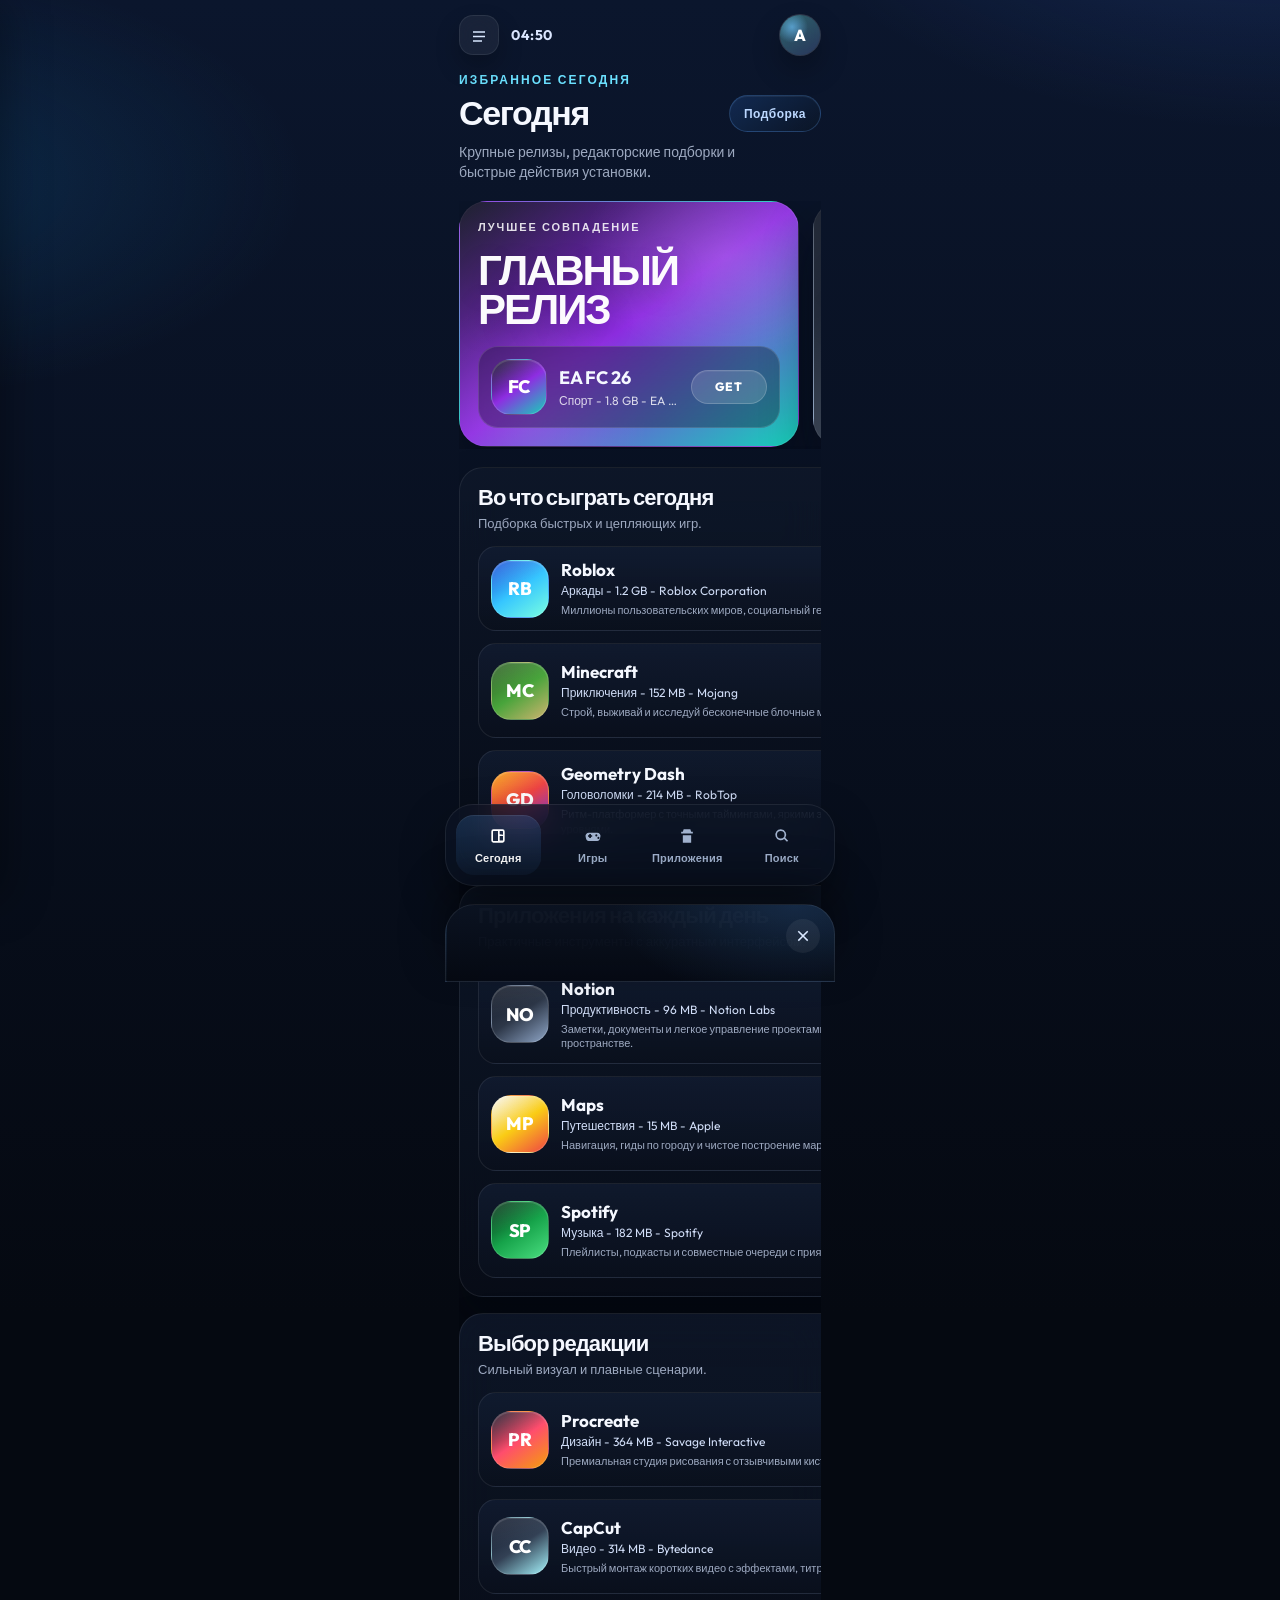
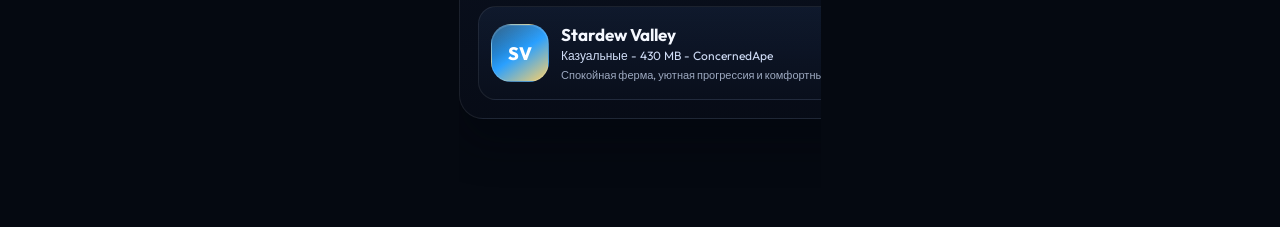
==== commit 7b2e8d11: "Add files via upload" ====
--- a/webapp/index.html
+++ b/webapp/index.html
@@ -7,8 +7,8 @@
     <link rel="preconnect" href="https://fonts.googleapis.com">
     <link rel="preconnect" href="https://fonts.gstatic.com" crossorigin>
     <link href="https://fonts.googleapis.com/css2?family=Outfit:wght@400;500;600;700;800&display=swap" rel="stylesheet">
-    <link rel="stylesheet" href="/webapp/style.css?v=8" />
-    <link rel="stylesheet" href="style.css?v=8" />
+    <link rel="stylesheet" href="/webapp/style.css?v=9" />
+    <link rel="stylesheet" href="style.css?v=9" />
 </head>
 <body data-theme="dark">
     <div class="sakura-layer" id="sakuraLayer" aria-hidden="true"></div>
@@ -128,7 +128,7 @@
 
     <script>
         (function () {
-            const scriptUrls = ["/webapp/script.js?v=8", "script.js?v=8"];
+            const scriptUrls = ["/webapp/script.js?v=9", "script.js?v=9"];
             let index = 0;
 
             function loadNext() {
--- a/webapp/style.css
+++ b/webapp/style.css
@@ -493,6 +493,7 @@
 .screen-content {
     display: grid;
     gap: 18px;
+    overflow-x: clip;
 }
 
 .hero-scroller {
@@ -500,6 +501,7 @@
     gap: 14px;
     overflow-x: auto;
     padding-bottom: 2px;
+    overscroll-behavior-x: contain;
 }
 
 .hero-card {
@@ -738,7 +740,7 @@
 
 .app-row {
     display: grid;
-    grid-template-columns: auto auto 1fr auto;
+    grid-template-columns: auto auto minmax(0, 1fr) auto;
     gap: 12px;
     align-items: center;
     padding: 12px;
@@ -800,6 +802,7 @@
 .app-actions {
     display: grid;
     justify-items: end;
+    min-width: 76px;
 }
 
 .trend-cloud {
@@ -1261,6 +1264,54 @@
     }
 }
 
+@media (max-width: 480px) {
+    .app-shell {
+        width: 100%;
+        max-width: 100%;
+        padding-left: 12px;
+        padding-right: 12px;
+    }
+
+    .hero-scroller {
+        display: grid;
+        gap: 14px;
+        overflow-x: visible;
+    }
+
+    .hero-card {
+        flex: none;
+        width: 100%;
+        min-width: 0;
+    }
+
+    .section-card {
+        padding: 16px;
+    }
+
+    .row-rank {
+        display: none;
+    }
+
+    .app-row {
+        grid-template-columns: auto minmax(0, 1fr);
+        align-items: start;
+    }
+
+    .app-actions {
+        grid-column: 1 / -1;
+        justify-items: stretch;
+        min-width: 0;
+    }
+
+    .app-actions .get-button {
+        width: 100%;
+    }
+
+    .app-note {
+        text-align: center;
+    }
+}
+
 @media (prefers-reduced-motion: reduce) {
     .sakura-petal,
     .hero-card,
--- a/webapp/style.css
+++ b/webapp/style.css
@@ -493,6 +493,7 @@
 .screen-content {
     display: grid;
     gap: 18px;
+    overflow-x: clip;
 }
 
 .hero-scroller {
@@ -500,6 +501,7 @@
     gap: 14px;
     overflow-x: auto;
     padding-bottom: 2px;
+    overscroll-behavior-x: contain;
 }
 
 .hero-card {
@@ -738,7 +740,7 @@
 
 .app-row {
     display: grid;
-    grid-template-columns: auto auto 1fr auto;
+    grid-template-columns: auto auto minmax(0, 1fr) auto;
     gap: 12px;
     align-items: center;
     padding: 12px;
@@ -800,6 +802,7 @@
 .app-actions {
     display: grid;
     justify-items: end;
+    min-width: 76px;
 }
 
 .trend-cloud {
@@ -1261,6 +1264,54 @@
     }
 }
 
+@media (max-width: 480px) {
+    .app-shell {
+        width: 100%;
+        max-width: 100%;
+        padding-left: 12px;
+        padding-right: 12px;
+    }
+
+    .hero-scroller {
+        display: grid;
+        gap: 14px;
+        overflow-x: visible;
+    }
+
+    .hero-card {
+        flex: none;
+        width: 100%;
+        min-width: 0;
+    }
+
+    .section-card {
+        padding: 16px;
+    }
+
+    .row-rank {
+        display: none;
+    }
+
+    .app-row {
+        grid-template-columns: auto minmax(0, 1fr);
+        align-items: start;
+    }
+
+    .app-actions {
+        grid-column: 1 / -1;
+        justify-items: stretch;
+        min-width: 0;
+    }
+
+    .app-actions .get-button {
+        width: 100%;
+    }
+
+    .app-note {
+        text-align: center;
+    }
+}
+
 @media (prefers-reduced-motion: reduce) {
     .sakura-petal,
     .hero-card,
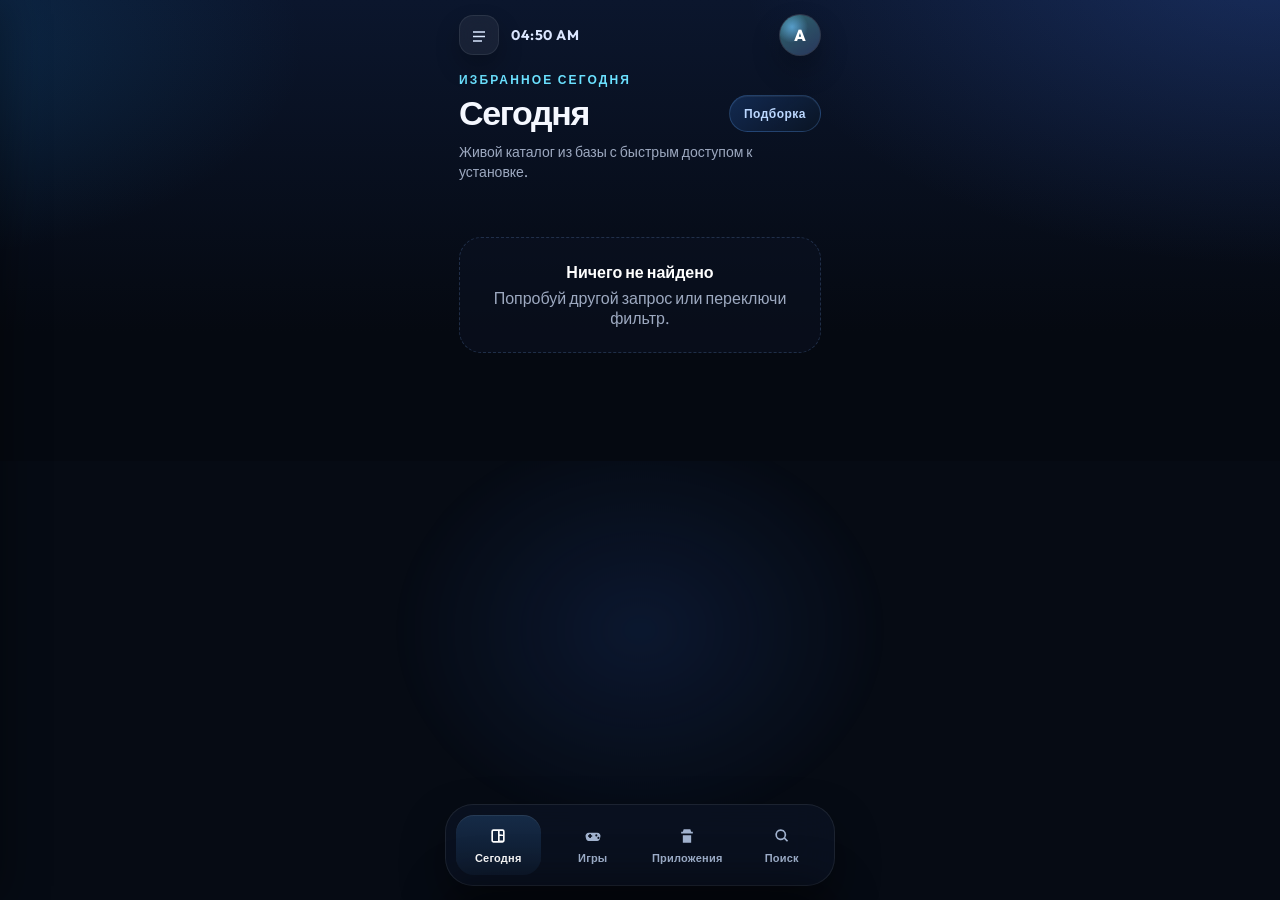
==== commit 1d6eff77: "Add files via upload" ====
--- a/webapp/index.html
+++ b/webapp/index.html
@@ -7,8 +7,8 @@
     <link rel="preconnect" href="https://fonts.googleapis.com">
     <link rel="preconnect" href="https://fonts.gstatic.com" crossorigin>
     <link href="https://fonts.googleapis.com/css2?family=Outfit:wght@400;500;600;700;800&display=swap" rel="stylesheet">
-    <link rel="stylesheet" href="/webapp/style.css?v=9" />
-    <link rel="stylesheet" href="style.css?v=9" />
+    <link rel="stylesheet" href="/webapp/style.css?v=10" />
+    <link rel="stylesheet" href="style.css?v=10" />
 </head>
 <body data-theme="dark">
     <div class="sakura-layer" id="sakuraLayer" aria-hidden="true"></div>
@@ -126,9 +126,10 @@
         </button>
     </nav>
 
+    <script src="https://telegram.org/js/telegram-web-app.js"></script>
     <script>
         (function () {
-            const scriptUrls = ["/webapp/script.js?v=9", "script.js?v=9"];
+            const scriptUrls = ["/webapp/script.js?v=10", "script.js?v=10"];
             let index = 0;
 
             function loadNext() {
--- a/webapp/style.css
+++ b/webapp/style.css
@@ -1069,6 +1069,7 @@
     --hero-b: #4da3ff;
     --hero-c: #56e1ff;
     position: relative;
+    overflow: hidden;
     flex: 0 0 148px;
     min-height: 224px;
     padding: 14px;
@@ -1093,6 +1094,28 @@
     font-size: 22px;
     line-height: 0.95;
     letter-spacing: -0.05em;
+}
+
+.shot-card.is-image {
+    padding: 0;
+    background: #0a1220;
+}
+
+.shot-card.is-image img {
+    width: 100%;
+    height: 100%;
+    object-fit: cover;
+    display: block;
+}
+
+.shot-card.is-image span {
+    position: absolute;
+    left: 10px;
+    bottom: 10px;
+    padding: 6px 10px;
+    border-radius: 999px;
+    background: rgba(4, 9, 18, 0.62);
+    backdrop-filter: blur(14px);
 }
 
 .detail-description {
--- a/webapp/style.css
+++ b/webapp/style.css
@@ -1069,6 +1069,7 @@
     --hero-b: #4da3ff;
     --hero-c: #56e1ff;
     position: relative;
+    overflow: hidden;
     flex: 0 0 148px;
     min-height: 224px;
     padding: 14px;
@@ -1093,6 +1094,28 @@
     font-size: 22px;
     line-height: 0.95;
     letter-spacing: -0.05em;
+}
+
+.shot-card.is-image {
+    padding: 0;
+    background: #0a1220;
+}
+
+.shot-card.is-image img {
+    width: 100%;
+    height: 100%;
+    object-fit: cover;
+    display: block;
+}
+
+.shot-card.is-image span {
+    position: absolute;
+    left: 10px;
+    bottom: 10px;
+    padding: 6px 10px;
+    border-radius: 999px;
+    background: rgba(4, 9, 18, 0.62);
+    backdrop-filter: blur(14px);
 }
 
 .detail-description {
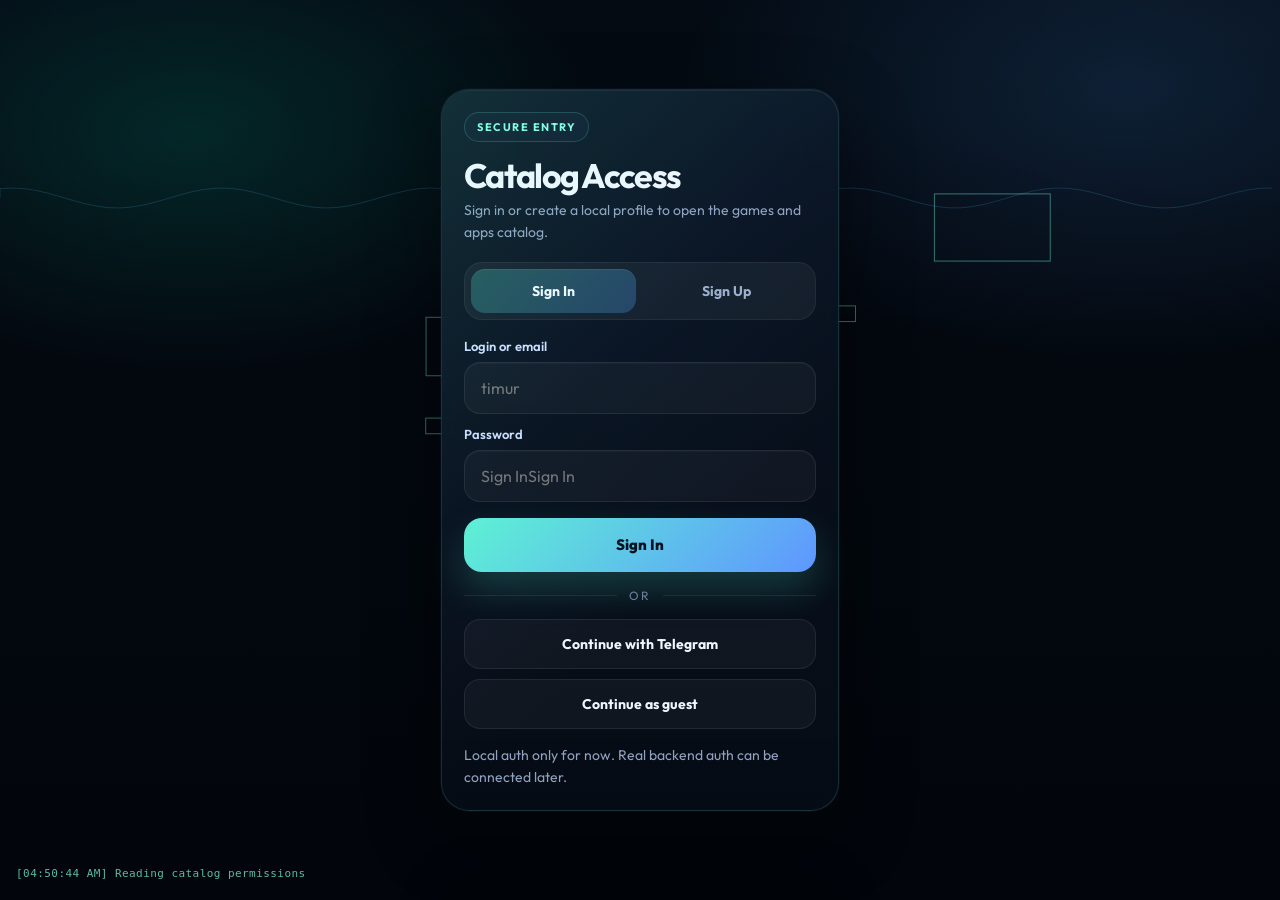
==== commit eba4b79a: "Add files via upload" ====
--- a/webapp/index.html
+++ b/webapp/index.html
@@ -1,151 +1,206 @@
-<!doctype html>
-<html lang="ru">
-<head>
-    <meta charset="utf-8" />
-    <meta name="viewport" content="width=device-width, initial-scale=1, maximum-scale=1, user-scalable=no, viewport-fit=cover" />
-    <title>IPA Store</title>
-    <link rel="preconnect" href="https://fonts.googleapis.com">
-    <link rel="preconnect" href="https://fonts.gstatic.com" crossorigin>
-    <link href="https://fonts.googleapis.com/css2?family=Outfit:wght@400;500;600;700;800&display=swap" rel="stylesheet">
-    <link rel="stylesheet" href="/webapp/style.css?v=10" />
-    <link rel="stylesheet" href="style.css?v=10" />
-</head>
-<body data-theme="dark">
-    <div class="sakura-layer" id="sakuraLayer" aria-hidden="true"></div>
-
-    <div class="menu-scrim" id="menuScrim" hidden></div>
-    <aside class="side-menu" id="sideMenu" aria-hidden="true">
-        <div class="side-menu-head">
-            <div class="side-menu-title" id="menuTitle">Menu</div>
-            <button class="side-menu-close" id="menuClose" type="button" aria-label="Close menu">
-                <svg viewBox="0 0 24 24" aria-hidden="true"><path d="m6.4 5 5.6 5.6L17.6 5 19 6.4 13.4 12 19 17.6 17.6 19 12 13.4 6.4 19 5 17.6 10.6 12 5 6.4Z"></path></svg>
-            </button>
-        </div>
-
-        <button class="menu-link" id="policyToggle" type="button">
-            <span id="policyButtonLabel">Privacy Policy</span>
-            <svg viewBox="0 0 24 24" aria-hidden="true"><path d="m9 6 6 6-6 6"></path></svg>
-        </button>
-
-        <section class="menu-policy" id="policyPanel" hidden>
-            <h3 id="policyTitle">Privacy Policy</h3>
-            <div id="policyBody"></div>
-        </section>
-
-        <section class="menu-section">
-            <div class="menu-section-title" id="languageLabel">Language</div>
-            <div class="segmented-control" id="langControl">
-                <button class="segment-button active" data-role="lang" data-lang="ru" type="button">RU</button>
-                <button class="segment-button" data-role="lang" data-lang="en" type="button">EN</button>
-            </div>
-        </section>
-
-        <section class="menu-section">
-            <div class="menu-section-title" id="themeLabel">Theme</div>
-            <div class="segmented-control" id="themeControl">
-                <button class="segment-button" data-role="theme" data-theme="light" type="button" id="themeBright">Bright</button>
-                <button class="segment-button active" data-role="theme" data-theme="dark" type="button" id="themeDark">Dark</button>
-            </div>
-        </section>
-
-        <section class="menu-support">
-            <div class="menu-section-title" id="supportLabel">Support</div>
-            <p id="supportValue">Bot support: @Helpicore_bot</p>
-        </section>
-    </aside>
-
-    <div class="app-shell">
-        <header class="app-header">
-            <div class="status-row">
-                <div class="status-left">
-                    <button class="menu-button" id="menuButton" type="button" aria-label="Open menu">
-                        <svg viewBox="0 0 24 24" aria-hidden="true"><path d="M4 7h16v2H4zm0 6h16v2H4zm0 6h12v2H4z"></path></svg>
-                    </button>
-                    <span class="status-time" id="timeBadge">00:00</span>
-                </div>
-                <button class="profile-button" type="button" aria-label="Profile">
-                    <span class="profile-glow"></span>
-                    <span class="profile-core">A</span>
-                </button>
-            </div>
-
-            <p class="header-kicker" id="headerKicker">Featured today</p>
-            <div class="header-main">
-                <h1 class="screen-title" id="screenTitle">Today</h1>
-                <div class="header-pill" id="headerPill">Curated</div>
-            </div>
-            <p class="screen-subtitle" id="screenSubtitle">Big releases, sharp apps and fast install actions.</p>
-        </header>
-
-        <section class="search-shell" id="searchShell" hidden>
-            <label class="search-field" for="searchInput">
-                <svg viewBox="0 0 24 24" aria-hidden="true"><path d="M10.5 4a6.5 6.5 0 1 0 4.02 11.61l3.43 3.43 1.41-1.41-3.43-3.43A6.5 6.5 0 0 0 10.5 4Zm0 2a4.5 4.5 0 1 1-4.5 4.5A4.5 4.5 0 0 1 10.5 6Z"></path></svg>
-                <input id="searchInput" type="search" placeholder="Search games, apps, developers" autocomplete="off" />
-                <button class="search-clear" id="searchClear" type="button">Clear</button>
-            </label>
-        </section>
-
-        <section class="filter-shell" id="filterShell" hidden>
-            <div class="filter-track" id="filterTrack"></div>
-        </section>
-
-        <main class="screen-content">
-            <div class="hero-rail" id="heroRail"></div>
-            <div class="section-stack" id="sectionStack"></div>
-            <div class="empty-state" id="emptyState" hidden>
-                <strong id="emptyTitle">No matches found</strong>
-                <span id="emptyText">Try a different keyword or category.</span>
-            </div>
-        </main>
-    </div>
-
-    <div class="sheet-scrim" id="sheetScrim" hidden></div>
-    <aside class="detail-sheet" id="detailSheet" aria-hidden="true">
-        <button class="sheet-close" id="sheetClose" type="button" aria-label="Close">
-            <svg viewBox="0 0 24 24" aria-hidden="true"><path d="m6.4 5 5.6 5.6L17.6 5 19 6.4 13.4 12 19 17.6 17.6 19 12 13.4 6.4 19 5 17.6 10.6 12 5 6.4Z"></path></svg>
-        </button>
-        <div id="detailContent"></div>
-    </aside>
-
-    <nav class="bottom-bar" id="bottomBar">
-        <button class="tab-button active" data-screen="today" type="button">
-            <svg viewBox="0 0 24 24" aria-hidden="true"><path d="M4 6.5A2.5 2.5 0 0 1 6.5 4h11A2.5 2.5 0 0 1 20 6.5v11A2.5 2.5 0 0 1 17.5 20h-11A2.5 2.5 0 0 1 4 17.5Zm2 0v11a.5.5 0 0 0 .5.5H12V6H6.5a.5.5 0 0 0-.5.5Zm8 11h3.5a.5.5 0 0 0 .5-.5v-5H14Zm4-7v-4a.5.5 0 0 0-.5-.5H14v4Z"></path></svg>
-            <span id="tabToday">Today</span>
-        </button>
-        <button class="tab-button" data-screen="games" type="button">
-            <svg viewBox="0 0 24 24" aria-hidden="true"><path d="M7 8h10a4 4 0 0 1 3.87 5l-.76 3A3 3 0 0 1 17.2 18H6.8a3 3 0 0 1-2.91-2l-.76-3A4 4 0 0 1 7 8Zm.5 3H6v2h1.5v1.5h2V13H11v-2H9.5V9.5h-2Zm8.5 1.5a1.25 1.25 0 1 0-1.25-1.25A1.25 1.25 0 0 0 16 12.5Zm2.5 3a1.25 1.25 0 1 0-1.25-1.25A1.25 1.25 0 0 0 18.5 15.5Z"></path></svg>
-            <span id="tabGames">Games</span>
-        </button>
-        <button class="tab-button" data-screen="apps" type="button">
-            <svg viewBox="0 0 24 24" aria-hidden="true"><path d="M8 4h8l1 3h2v2H5V7h2Zm-1 7h10v9H7Z"></path></svg>
-            <span id="tabApps">Apps</span>
-        </button>
-        <button class="tab-button tab-button-search" data-screen="search" type="button">
-            <svg viewBox="0 0 24 24" aria-hidden="true"><path d="M10.5 4a6.5 6.5 0 1 0 4.02 11.61l3.43 3.43 1.41-1.41-3.43-3.43A6.5 6.5 0 0 0 10.5 4Zm0 2a4.5 4.5 0 1 1-4.5 4.5A4.5 4.5 0 0 1 10.5 6Z"></path></svg>
-            <span id="tabSearch">Search</span>
-        </button>
-    </nav>
-
-    <script src="https://telegram.org/js/telegram-web-app.js"></script>
-    <script>
-        (function () {
-            const scriptUrls = ["/webapp/script.js?v=10", "script.js?v=10"];
-            let index = 0;
-
-            function loadNext() {
-                if (index >= scriptUrls.length) return;
-                const script = document.createElement("script");
-                script.src = scriptUrls[index];
-                script.defer = true;
-                script.onerror = function () {
-                    index += 1;
-                    loadNext();
-                };
-                document.body.appendChild(script);
-            }
-
-            loadNext();
-        }());
-    </script>
-</body>
-</html>
+<!doctype html>
+<html lang="ru">
+<head>
+    <meta charset="utf-8" />
+    <meta name="viewport" content="width=device-width, initial-scale=1, maximum-scale=1, user-scalable=no, viewport-fit=cover" />
+    <title>IPA Store</title>
+    <link rel="preconnect" href="https://fonts.googleapis.com">
+    <link rel="preconnect" href="https://fonts.gstatic.com" crossorigin>
+    <link href="https://fonts.googleapis.com/css2?family=Outfit:wght@400;500;600;700;800&display=swap" rel="stylesheet">
+    <link rel="stylesheet" href="/webapp/style.css?v=14" />
+    <link rel="stylesheet" href="style.css?v=14" />
+</head>
+<body data-theme="dark">
+    <div class="sakura-layer" id="sakuraLayer" aria-hidden="true"></div>
+
+    <section class="auth-shell" id="authShell" aria-labelledby="authTitle">
+        <canvas class="auth-canvas" id="authCanvas" aria-hidden="true"></canvas>
+        <div class="auth-noise" aria-hidden="true"></div>
+        <div class="auth-console" id="authConsole" aria-hidden="true"></div>
+        <div class="auth-card-wrap">
+            <div class="auth-card">
+                <div class="auth-chip" id="authChip">Secure Entry</div>
+                <h1 class="auth-title" id="authTitle">Catalog Access</h1>
+                <p class="auth-subtitle" id="authSubtitle">Sign in or create a local profile to open the catalog.</p>
+
+                <div class="auth-tabs" id="authTabs">
+                    <button class="auth-tab active" data-auth-tab="signin" type="button" id="authTabSignIn">Sign In</button>
+                    <button class="auth-tab" data-auth-tab="signup" type="button" id="authTabSignUp">Sign InSign Inor</button>
+                </div>
+
+                <form class="auth-form active" id="signInForm" novalidate>
+                    <label class="auth-field">
+                        <span id="signInLoginLabel">Login or email</span>
+                        <input id="signInLogin" type="text" autocomplete="username" placeholder="timur" />
+                    </label>
+                    <label class="auth-field">
+                        <span id="signInPasswordLabel">Sign In??</span>
+                        <input id="signInPassword" type="password" autocomplete="current-password" placeholder="Sign InSign In" />
+                    </label>
+                    <button class="auth-submit" type="submit" id="signInSubmit">Sign In?</button>
+                </form>
+
+                <form class="auth-form" id="signUpForm" novalidate hidden>
+                    <label class="auth-field">
+                        <span id="signUpNameLabel">or Sign Inor</span>
+                        <input id="signUpName" type="text" autocomplete="name" placeholder="Timur Mukumov" />
+                    </label>
+                    <label class="auth-field">
+                        <span id="signUpEmailLabel">Email</span>
+                        <input id="signUpEmail" type="email" autocomplete="email" placeholder="timur@example.com" />
+                    </label>
+                    <label class="auth-field">
+                        <span id="signUpPasswordLabel">Sign In??</span>
+                        <input id="signUpPassword" type="password" autocomplete="new-password" placeholder="Sign Inor 6 Sign InSign In" />
+                    </label>
+                    <button class="auth-submit" type="submit" id="signUpSubmit">Sign Inor Sign Inor</button>
+                </form>
+
+                <div class="auth-divider"><span id="authDivider">or</span></div>
+
+                <div class="auth-actions">
+                    <button class="auth-ghost" id="authTelegram" type="button">Sign In? Sign In? Telegram</button>
+                    <button class="auth-ghost" id="authGuest" type="button">Sign InSign In?? or Sign In?</button>
+                </div>
+
+                <p class="auth-status" id="authStatus">Sign InSign In? Sign In or Sign Inor. Sign In? Sign In? Sign InSign In?? Sign InSign In Sign InSign Inor.</p>
+            </div>
+        </div>
+    </section>
+
+    <div class="menu-scrim" id="menuScrim" hidden></div>
+    <aside class="side-menu" id="sideMenu" aria-hidden="true">
+        <div class="side-menu-head">
+            <div class="side-menu-title" id="menuTitle">Menu</div>
+            <button class="side-menu-close" id="menuClose" type="button" aria-label="Close menu">
+                <svg viewBox="0 0 24 24" aria-hidden="true"><path d="m6.4 5 5.6 5.6L17.6 5 19 6.4 13.4 12 19 17.6 17.6 19 12 13.4 6.4 19 5 17.6 10.6 12 5 6.4Z"></path></svg>
+            </button>
+        </div>
+
+        <button class="menu-link" id="policyToggle" type="button">
+            <span id="policyButtonLabel">Privacy Policy</span>
+            <svg viewBox="0 0 24 24" aria-hidden="true"><path d="m9 6 6 6-6 6"></path></svg>
+        </button>
+
+        <section class="menu-policy" id="policyPanel" hidden>
+            <h3 id="policyTitle">Privacy Policy</h3>
+            <div id="policyBody"></div>
+        </section>
+
+        <section class="menu-section">
+            <div class="menu-section-title" id="languageLabel">Language</div>
+            <div class="segmented-control" id="langControl">
+                <button class="segment-button active" data-role="lang" data-lang="ru" type="button">RU</button>
+                <button class="segment-button" data-role="lang" data-lang="en" type="button">EN</button>
+            </div>
+        </section>
+
+        <section class="menu-section">
+            <div class="menu-section-title" id="themeLabel">Theme</div>
+            <div class="segmented-control" id="themeControl">
+                <button class="segment-button" data-role="theme" data-theme="light" type="button" id="themeBright">Bright</button>
+                <button class="segment-button active" data-role="theme" data-theme="dark" type="button" id="themeDark">Dark</button>
+            </div>
+        </section>
+
+        <section class="menu-support">
+            <div class="menu-section-title" id="supportLabel">Support</div>
+            <p id="supportValue">Bot support: @Helpicore_bot</p>
+        </section>
+    </aside>
+
+    <div class="app-shell">
+        <header class="app-header">
+            <div class="status-row">
+                <div class="status-left">
+                    <button class="menu-button" id="menuButton" type="button" aria-label="Open menu">
+                        <svg viewBox="0 0 24 24" aria-hidden="true"><path d="M4 7h16v2H4zm0 6h16v2H4zm0 6h12v2H4z"></path></svg>
+                    </button>
+                    <span class="status-time" id="timeBadge">00:00</span>
+                </div>
+                <button class="profile-button" type="button" aria-label="Profile">
+                    <span class="profile-glow"></span>
+                    <span class="profile-core">A</span>
+                </button>
+            </div>
+
+            <p class="header-kicker" id="headerKicker">Featured today</p>
+            <div class="header-main">
+                <h1 class="screen-title" id="screenTitle">Today</h1>
+                <div class="header-pill" id="headerPill">Curated</div>
+            </div>
+            <p class="screen-subtitle" id="screenSubtitle">Big releases, sharp apps and fast install actions.</p>
+        </header>
+
+        <section class="search-shell" id="searchShell" hidden>
+            <label class="search-field" for="searchInput">
+                <svg viewBox="0 0 24 24" aria-hidden="true"><path d="M10.5 4a6.5 6.5 0 1 0 4.02 11.61l3.43 3.43 1.41-1.41-3.43-3.43A6.5 6.5 0 0 0 10.5 4Zm0 2a4.5 4.5 0 1 1-4.5 4.5A4.5 4.5 0 0 1 10.5 6Z"></path></svg>
+                <input id="searchInput" type="search" placeholder="Search games, apps, developers" autocomplete="off" />
+                <button class="search-clear" id="searchClear" type="button">Clear</button>
+            </label>
+        </section>
+
+        <section class="filter-shell" id="filterShell" hidden>
+            <div class="filter-track" id="filterTrack"></div>
+        </section>
+
+        <main class="screen-content">
+            <div class="hero-rail" id="heroRail"></div>
+            <div class="section-stack" id="sectionStack"></div>
+            <div class="empty-state" id="emptyState" hidden>
+                <strong id="emptyTitle">No matches found</strong>
+                <span id="emptyText">Try a different keyword or category.</span>
+            </div>
+        </main>
+    </div>
+
+    <div class="sheet-scrim" id="sheetScrim" hidden></div>
+    <aside class="detail-sheet" id="detailSheet" aria-hidden="true">
+        <button class="sheet-close" id="sheetClose" type="button" aria-label="Close">
+            <svg viewBox="0 0 24 24" aria-hidden="true"><path d="m6.4 5 5.6 5.6L17.6 5 19 6.4 13.4 12 19 17.6 17.6 19 12 13.4 6.4 19 5 17.6 10.6 12 5 6.4Z"></path></svg>
+        </button>
+        <div id="detailContent"></div>
+    </aside>
+
+    <nav class="bottom-bar" id="bottomBar">
+        <button class="tab-button active" data-screen="today" type="button">
+            <svg viewBox="0 0 24 24" aria-hidden="true"><path d="M4 6.5A2.5 2.5 0 0 1 6.5 4h11A2.5 2.5 0 0 1 20 6.5v11A2.5 2.5 0 0 1 17.5 20h-11A2.5 2.5 0 0 1 4 17.5Zm2 0v11a.5.5 0 0 0 .5.5H12V6H6.5a.5.5 0 0 0-.5.5Zm8 11h3.5a.5.5 0 0 0 .5-.5v-5H14Zm4-7v-4a.5.5 0 0 0-.5-.5H14v4Z"></path></svg>
+            <span id="tabToday">Today</span>
+        </button>
+        <button class="tab-button" data-screen="games" type="button">
+            <svg viewBox="0 0 24 24" aria-hidden="true"><path d="M7 8h10a4 4 0 0 1 3.87 5l-.76 3A3 3 0 0 1 17.2 18H6.8a3 3 0 0 1-2.91-2l-.76-3A4 4 0 0 1 7 8Zm.5 3H6v2h1.5v1.5h2V13H11v-2H9.5V9.5h-2Zm8.5 1.5a1.25 1.25 0 1 0-1.25-1.25A1.25 1.25 0 0 0 16 12.5Zm2.5 3a1.25 1.25 0 1 0-1.25-1.25A1.25 1.25 0 0 0 18.5 15.5Z"></path></svg>
+            <span id="tabGames">Games</span>
+        </button>
+        <button class="tab-button" data-screen="apps" type="button">
+            <svg viewBox="0 0 24 24" aria-hidden="true"><path d="M8 4h8l1 3h2v2H5V7h2Zm-1 7h10v9H7Z"></path></svg>
+            <span id="tabApps">Apps</span>
+        </button>
+        <button class="tab-button tab-button-search" data-screen="search" type="button">
+            <svg viewBox="0 0 24 24" aria-hidden="true"><path d="M10.5 4a6.5 6.5 0 1 0 4.02 11.61l3.43 3.43 1.41-1.41-3.43-3.43A6.5 6.5 0 0 0 10.5 4Zm0 2a4.5 4.5 0 1 1-4.5 4.5A4.5 4.5 0 0 1 10.5 6Z"></path></svg>
+            <span id="tabSearch">Search</span>
+        </button>
+    </nav>
+
+    <script src="https://telegram.org/js/telegram-web-app.js"></script>
+    <script>
+        (function () {
+            const scriptUrls = ["/webapp/script.js?v=14", "script.js?v=14"];
+            let index = 0;
+
+            function loadNext() {
+                if (index >= scriptUrls.length) return;
+                const script = document.createElement("script");
+                script.src = scriptUrls[index];
+                script.defer = true;
+                script.onerror = function () {
+                    index += 1;
+                    loadNext();
+                };
+                document.body.appendChild(script);
+            }
+
+            loadNext();
+        }());
+    </script>
+</body>
+</html>
--- a/webapp/style.css
+++ b/webapp/style.css
@@ -1,1346 +1,1681 @@
-:root {
-    --bg: #060b14;
-    --bg-deep: #09152a;
-    --panel: rgba(14, 22, 40, 0.74);
-    --panel-strong: rgba(18, 28, 48, 0.9);
-    --line: rgba(255, 255, 255, 0.08);
-    --line-strong: rgba(255, 255, 255, 0.14);
-    --text: #f5f8ff;
-    --muted: #9da9c0;
-    --accent: #4da3ff;
-    --accent-2: #56e1ff;
-    --success: #31d69b;
-    --safe-bottom: env(safe-area-inset-bottom, 0px);
-    --safe-top: env(safe-area-inset-top, 0px);
-}
-
-[hidden] {
-    display: none !important;
-}
-
-* {
-    box-sizing: border-box;
-    -webkit-tap-highlight-color: transparent;
-}
-
-html,
-body {
-    margin: 0;
-    padding: 0;
-    min-height: 100%;
-    background: var(--bg);
-    color: var(--text);
-    font-family: "Outfit", sans-serif;
-}
-
-body {
-    position: relative;
-    overflow-x: hidden;
-    background:
-        radial-gradient(900px 520px at 100% -10%, rgba(58, 104, 214, 0.28), transparent 60%),
-        radial-gradient(720px 360px at -10% 10%, rgba(19, 104, 164, 0.28), transparent 60%),
-        linear-gradient(180deg, #0b162d 0%, #050911 72%);
-}
-
-body::before,
-body::after {
-    content: "";
-    position: fixed;
-    inset: 0;
-    pointer-events: none;
-    z-index: -2;
-}
-
-body::before {
-    background:
-        radial-gradient(260px 220px at 20% 18%, rgba(67, 162, 255, 0.2), transparent 70%),
-        radial-gradient(220px 180px at 80% 12%, rgba(68, 255, 221, 0.15), transparent 70%),
-        radial-gradient(340px 280px at 50% 70%, rgba(36, 80, 172, 0.18), transparent 72%);
-    filter: blur(6px);
-}
-
-body::after {
-    background-image:
-        linear-gradient(rgba(255, 255, 255, 0.035) 1px, transparent 1px),
-        linear-gradient(90deg, rgba(255, 255, 255, 0.035) 1px, transparent 1px);
-    background-size: 32px 32px;
-    mask-image: linear-gradient(180deg, rgba(255, 255, 255, 0.26), transparent 80%);
-    opacity: 0.45;
-}
-
-.sakura-layer {
-    position: fixed;
-    inset: 0;
-    overflow: hidden;
-    pointer-events: none;
-    z-index: 1;
-}
-
-.sakura-petal {
-    position: absolute;
-    top: -12%;
-    width: 14px;
-    height: 10px;
-    opacity: 0.4;
-    border-radius: 70% 30% 70% 30%;
-    background: linear-gradient(145deg, rgba(255, 214, 235, 0.95), rgba(255, 170, 207, 0.8));
-    box-shadow: 0 0 10px rgba(255, 174, 217, 0.2);
-    transform: rotate(18deg) scale(var(--scale, 1));
-    animation: sakura-fall var(--duration, 10s) linear var(--delay, 0s) forwards;
-}
-
-body.sheet-open {
-    overflow: hidden;
-}
-
-body.menu-open {
-    overflow: hidden;
-}
-
-button,
-input {
-    font: inherit;
-}
-
-.app-shell {
-    position: relative;
-    width: min(100%, 390px);
-    margin: 0 auto;
-    padding: calc(14px + var(--safe-top)) 14px calc(108px + var(--safe-bottom));
-}
-
-.app-header {
-    margin-bottom: 18px;
-}
-
-.status-row {
-    display: flex;
-    align-items: center;
-    justify-content: space-between;
-    margin-bottom: 16px;
-}
-
-.status-left {
-    display: flex;
-    align-items: center;
-    gap: 12px;
-}
-
-.status-time {
-    font-size: 14px;
-    font-weight: 700;
-    color: #dbe6ff;
-    letter-spacing: 0.04em;
-}
-
-.menu-button {
-    width: 40px;
-    height: 40px;
-    display: grid;
-    place-items: center;
-    border: 1px solid var(--line);
-    border-radius: 14px;
-    background: rgba(255, 255, 255, 0.06);
-    color: #d9e8ff;
-    backdrop-filter: blur(16px);
-    cursor: pointer;
-    box-shadow: 0 12px 24px rgba(0, 0, 0, 0.24);
-}
-
-.menu-button svg {
-    width: 18px;
-    height: 18px;
-    fill: currentColor;
-}
-
-.profile-button {
-    position: relative;
-    width: 42px;
-    height: 42px;
-    border: 1px solid var(--line);
-    border-radius: 999px;
-    background: rgba(255, 255, 255, 0.08);
-    box-shadow: 0 14px 28px rgba(0, 0, 0, 0.28);
-    backdrop-filter: blur(18px);
-    cursor: pointer;
-    overflow: hidden;
-}
-
-.profile-glow {
-    position: absolute;
-    inset: 0;
-    background:
-        radial-gradient(circle at 30% 30%, rgba(110, 195, 255, 0.65), transparent 40%),
-        linear-gradient(145deg, rgba(87, 255, 225, 0.28), rgba(98, 132, 255, 0.16));
-}
-
-.profile-core {
-    position: relative;
-    z-index: 1;
-    display: grid;
-    place-items: center;
-    width: 100%;
-    height: 100%;
-    font-size: 16px;
-    font-weight: 800;
-    color: #ffffff;
-}
-
-.menu-scrim {
-    position: fixed;
-    inset: 0;
-    z-index: 55;
-    background: rgba(2, 5, 12, 0.52);
-    backdrop-filter: blur(4px);
-}
-
-.side-menu {
-    position: fixed;
-    top: 0;
-    left: 0;
-    z-index: 56;
-    width: min(86vw, 320px);
-    height: 100vh;
-    padding: calc(18px + var(--safe-top)) 14px 20px;
-    border-right: 1px solid var(--line);
-    background:
-        radial-gradient(220px 160px at 85% 0%, rgba(77, 163, 255, 0.18), transparent 70%),
-        linear-gradient(180deg, rgba(10, 18, 34, 0.98), rgba(5, 10, 18, 0.98));
-    backdrop-filter: blur(22px);
-    box-shadow: 18px 0 40px rgba(0, 0, 0, 0.34);
-    transform: translateX(-104%);
-    transition: transform 0.24s ease;
-    overflow-y: auto;
-}
-
-body.menu-open .side-menu {
-    transform: translateX(0);
-}
-
-.side-menu-head {
-    display: flex;
-    align-items: center;
-    justify-content: space-between;
-    gap: 12px;
-    margin-bottom: 16px;
-}
-
-.side-menu-title {
-    font-size: 26px;
-    line-height: 1;
-    font-weight: 800;
-    letter-spacing: -0.04em;
-}
-
-.side-menu-close {
-    width: 34px;
-    height: 34px;
-    border: none;
-    border-radius: 999px;
-    background: rgba(255, 255, 255, 0.06);
-    color: #d9e8ff;
-    display: grid;
-    place-items: center;
-    cursor: pointer;
-}
-
-.side-menu-close svg,
-.menu-link svg {
-    width: 18px;
-    height: 18px;
-    fill: none;
-    stroke: currentColor;
-    stroke-width: 2;
-    stroke-linecap: round;
-    stroke-linejoin: round;
-}
-
-.menu-link {
-    width: 100%;
-    display: flex;
-    align-items: center;
-    justify-content: space-between;
-    gap: 10px;
-    padding: 14px 16px;
-    margin-bottom: 14px;
-    border: 1px solid var(--line);
-    border-radius: 18px;
-    background: rgba(255, 255, 255, 0.05);
-    color: var(--text);
-    font-size: 14px;
-    font-weight: 700;
-    cursor: pointer;
-}
-
-.menu-policy,
-.menu-section,
-.menu-support {
-    padding: 14px;
-    border-radius: 20px;
-    border: 1px solid var(--line);
-    background: rgba(255, 255, 255, 0.04);
-    box-shadow: inset 0 1px 0 rgba(255, 255, 255, 0.03);
-}
-
-.menu-policy {
-    margin-bottom: 14px;
-}
-
-.menu-policy h3 {
-    margin: 0 0 10px;
-    font-size: 18px;
-    font-weight: 800;
-}
-
-.menu-policy p,
-.menu-support p {
-    margin: 0;
-    color: var(--muted);
-    font-size: 13px;
-    line-height: 1.5;
-}
-
-.policy-list {
-    margin: 12px 0 0;
-    padding-left: 18px;
-    color: var(--muted);
-    font-size: 13px;
-    line-height: 1.5;
-}
-
-.policy-list li + li {
-    margin-top: 8px;
-}
-
-.menu-section + .menu-section,
-.menu-section + .menu-support {
-    margin-top: 14px;
-}
-
-.menu-section-title {
-    margin-bottom: 12px;
-    font-size: 12px;
-    font-weight: 700;
-    letter-spacing: 0.14em;
-    text-transform: uppercase;
-    color: #7cb8ff;
-}
-
-.segmented-control {
-    display: grid;
-    grid-template-columns: repeat(2, 1fr);
-    gap: 10px;
-}
-
-.segment-button {
-    min-height: 42px;
-    border: 1px solid var(--line);
-    border-radius: 14px;
-    background: rgba(255, 255, 255, 0.04);
-    color: var(--text);
-    font-size: 13px;
-    font-weight: 700;
-    cursor: pointer;
-    transition: transform 0.16s ease, background 0.16s ease, border-color 0.16s ease;
-}
-
-.segment-button.active {
-    color: #06111f;
-    border-color: transparent;
-    background: linear-gradient(135deg, #7fe2ff, #4da3ff);
-    box-shadow: 0 12px 20px rgba(77, 163, 255, 0.25);
-}
-
-.header-kicker {
-    margin: 0 0 8px;
-    color: #6be1ff;
-    font-size: 12px;
-    font-weight: 700;
-    text-transform: uppercase;
-    letter-spacing: 0.18em;
-}
-
-.header-main {
-    display: flex;
-    align-items: center;
-    justify-content: space-between;
-    gap: 12px;
-}
-
-.screen-title {
-    margin: 0;
-    font-size: 34px;
-    line-height: 0.95;
-    letter-spacing: -0.04em;
-    font-weight: 800;
-}
-
-.header-pill {
-    flex-shrink: 0;
-    padding: 10px 14px;
-    border-radius: 999px;
-    border: 1px solid rgba(103, 171, 255, 0.24);
-    background: linear-gradient(145deg, rgba(19, 45, 87, 0.88), rgba(11, 21, 37, 0.8));
-    color: #bcd8ff;
-    font-size: 12px;
-    font-weight: 700;
-    letter-spacing: 0.04em;
-    box-shadow: inset 0 1px 0 rgba(255, 255, 255, 0.06);
-}
-
-.screen-subtitle {
-    max-width: 320px;
-    margin: 10px 0 0;
-    color: var(--muted);
-    font-size: 14px;
-    line-height: 1.45;
-    font-weight: 500;
-}
-
-.search-shell {
-    margin-bottom: 14px;
-}
-
-.search-field {
-    display: flex;
-    align-items: center;
-    gap: 10px;
-    padding: 14px 14px 14px 16px;
-    border-radius: 18px;
-    border: 1px solid var(--line);
-    background: linear-gradient(180deg, rgba(17, 28, 48, 0.88), rgba(9, 15, 27, 0.94));
-    box-shadow: 0 20px 32px rgba(3, 6, 16, 0.34);
-    backdrop-filter: blur(18px);
-}
-
-.search-field:focus-within {
-    border-color: rgba(88, 166, 255, 0.4);
-    box-shadow: 0 0 0 4px rgba(77, 163, 255, 0.14), 0 20px 32px rgba(3, 6, 16, 0.34);
-}
-
-.search-field svg {
-    width: 18px;
-    height: 18px;
-    fill: #8eb4ee;
-    flex-shrink: 0;
-}
-
-.search-field input {
-    width: 100%;
-    min-width: 0;
-    border: none;
-    outline: none;
-    background: transparent;
-    color: var(--text);
-    font-size: 15px;
-    font-weight: 600;
-}
-
-.search-field input::placeholder {
-    color: #7083a4;
-}
-
-.search-clear {
-    border: none;
-    background: rgba(255, 255, 255, 0.06);
-    color: #d9e8ff;
-    padding: 8px 12px;
-    border-radius: 999px;
-    font-size: 12px;
-    font-weight: 700;
-    cursor: pointer;
-}
-
-.filter-shell {
-    margin-bottom: 18px;
-}
-
-.filter-track {
-    display: flex;
-    gap: 10px;
-    overflow-x: auto;
-    padding-bottom: 4px;
-    scrollbar-width: none;
-}
-
-.filter-track::-webkit-scrollbar,
-.hero-scroller::-webkit-scrollbar,
-.shot-rail::-webkit-scrollbar {
-    display: none;
-}
-
-.filter-chip {
-    flex: 0 0 auto;
-    min-height: 38px;
-    border: 1px solid var(--line);
-    background: rgba(255, 255, 255, 0.05);
-    color: #d7e5ff;
-    padding: 9px 14px;
-    border-radius: 999px;
-    font-size: 12px;
-    font-weight: 700;
-    cursor: pointer;
-    transition: transform 0.18s ease, border-color 0.18s ease, background 0.18s ease;
-}
-
-.filter-chip.active {
-    color: #06111f;
-    border-color: transparent;
-    background: linear-gradient(135deg, #7fe2ff, #4da3ff);
-    box-shadow: 0 12px 22px rgba(69, 158, 255, 0.32);
-}
-
-.screen-content {
-    display: grid;
-    gap: 18px;
-    overflow-x: clip;
-}
-
-.hero-scroller {
-    display: flex;
-    gap: 14px;
-    overflow-x: auto;
-    padding-bottom: 2px;
-    overscroll-behavior-x: contain;
-}
-
-.hero-card {
-    --hero-a: #16213f;
-    --hero-b: #4da3ff;
-    --hero-c: #56e1ff;
-    position: relative;
-    flex: 0 0 min(100%, 340px);
-    min-height: 244px;
-    border: 1px solid rgba(255, 255, 255, 0.1);
-    border-radius: 28px;
-    background:
-        radial-gradient(240px 180px at 78% 22%, rgba(255, 255, 255, 0.16), transparent 60%),
-        linear-gradient(145deg, var(--hero-a), var(--hero-b), var(--hero-c));
-    box-shadow: 0 28px 50px rgba(3, 6, 18, 0.46);
-    overflow: hidden;
-    cursor: pointer;
-    transform: translateY(0);
-    transition: transform 0.22s ease, box-shadow 0.22s ease;
-}
-
-.hero-card:hover {
-    transform: translateY(-3px);
-    box-shadow: 0 32px 56px rgba(3, 6, 18, 0.52);
-}
-
-.hero-card::before {
-    content: "";
-    position: absolute;
-    inset: 0;
-    background:
-        linear-gradient(135deg, rgba(255, 255, 255, 0.07), transparent 30%),
-        radial-gradient(circle at 20% 88%, rgba(255, 255, 255, 0.1), transparent 35%);
-    pointer-events: none;
-}
-
-.hero-card-inner {
-    position: relative;
-    z-index: 1;
-    display: flex;
-    flex-direction: column;
-    justify-content: space-between;
-    min-height: 244px;
-    padding: 18px;
-}
-
-.hero-label {
-    font-size: 11px;
-    font-weight: 700;
-    text-transform: uppercase;
-    letter-spacing: 0.18em;
-    color: rgba(255, 255, 255, 0.86);
-}
-
-.hero-art {
-    font-size: 42px;
-    line-height: 0.92;
-    font-weight: 800;
-    letter-spacing: -0.05em;
-    max-width: 68%;
-    text-transform: uppercase;
-    color: rgba(255, 255, 255, 0.98);
-    text-shadow: 0 10px 28px rgba(0, 0, 0, 0.18);
-}
-
-.hero-footer {
-    display: grid;
-    grid-template-columns: auto 1fr auto;
-    align-items: center;
-    gap: 12px;
-    padding: 12px;
-    border-radius: 20px;
-    background: rgba(6, 11, 22, 0.34);
-    border: 1px solid rgba(255, 255, 255, 0.12);
-    backdrop-filter: blur(18px);
-}
-
-.hero-icon,
-.detail-icon,
-.app-icon {
-    --icon-a: #0f172a;
-    --icon-b: #1d4ed8;
-    --icon-c: #60a5fa;
-    display: grid;
-    place-items: center;
-    font-weight: 800;
-    letter-spacing: -0.02em;
-    color: #ffffff;
-    border-radius: 20px;
-    border: 1px solid rgba(255, 255, 255, 0.14);
-    background:
-        linear-gradient(160deg, rgba(255, 255, 255, 0.14), transparent 42%),
-        linear-gradient(145deg, var(--icon-a), var(--icon-b), var(--icon-c));
-    box-shadow: inset 0 1px 0 rgba(255, 255, 255, 0.12);
-}
-
-.hero-icon {
-    width: 56px;
-    height: 56px;
-    font-size: 18px;
-}
-
-.hero-copy {
-    min-width: 0;
-}
-
-.hero-title {
-    font-size: 18px;
-    font-weight: 700;
-    white-space: nowrap;
-    overflow: hidden;
-    text-overflow: ellipsis;
-}
-
-.hero-meta {
-    margin-top: 4px;
-    font-size: 12px;
-    color: rgba(255, 255, 255, 0.8);
-    white-space: nowrap;
-    overflow: hidden;
-    text-overflow: ellipsis;
-}
-
-.get-button {
-    min-width: 76px;
-    height: 34px;
-    border: none;
-    border-radius: 999px;
-    background: linear-gradient(180deg, rgba(26, 39, 70, 0.95), rgba(10, 18, 34, 0.95));
-    color: #79b8ff;
-    padding: 0 16px;
-    font-size: 12px;
-    font-weight: 800;
-    letter-spacing: 0.06em;
-    cursor: pointer;
-    box-shadow: inset 0 1px 0 rgba(255, 255, 255, 0.06);
-    transition: transform 0.16s ease, box-shadow 0.16s ease, color 0.16s ease;
-}
-
-.get-button:active,
-.filter-chip:active,
-.tab-button:active,
-.section-link:active,
-.trend-chip:active,
-.search-clear:active,
-.profile-button:active {
-    transform: scale(0.97);
-}
-
-.get-button:hover {
-    color: #a9d2ff;
-    box-shadow: inset 0 1px 0 rgba(255, 255, 255, 0.08), 0 8px 18px rgba(6, 12, 26, 0.26);
-}
-
-.get-button.is-open {
-    color: #dff7ff;
-    background: linear-gradient(180deg, rgba(34, 80, 128, 0.95), rgba(16, 39, 66, 0.95));
-}
-
-.get-button.glass {
-    background: rgba(255, 255, 255, 0.14);
-    color: #ffffff;
-    border: 1px solid rgba(255, 255, 255, 0.18);
-}
-
-.get-button.glass.is-open {
-    background: rgba(8, 17, 34, 0.4);
-    color: #ffffff;
-}
-
-.get-button.large {
-    min-width: 92px;
-    height: 40px;
-}
-
-.section-stack {
-    display: grid;
-    gap: 16px;
-}
-
-.section-card {
-    padding: 18px;
-    border-radius: 24px;
-    border: 1px solid var(--line);
-    background: linear-gradient(180deg, rgba(14, 23, 41, 0.88), rgba(8, 13, 24, 0.9));
-    box-shadow: 0 24px 40px rgba(2, 4, 14, 0.38);
-    backdrop-filter: blur(18px);
-    animation: rise 0.45s ease both;
-}
-
-.section-card-accent {
-    background:
-        radial-gradient(180px 120px at 90% 10%, rgba(90, 163, 255, 0.22), transparent 60%),
-        linear-gradient(180deg, rgba(14, 23, 41, 0.88), rgba(8, 13, 24, 0.9));
-}
-
-.section-header {
-    display: flex;
-    align-items: flex-start;
-    justify-content: space-between;
-    gap: 12px;
-    margin-bottom: 14px;
-}
-
-.section-header h2,
-.detail-section-head h4 {
-    margin: 0;
-    font-size: 22px;
-    line-height: 1;
-    font-weight: 800;
-    letter-spacing: -0.04em;
-}
-
-.section-header p {
-    margin: 6px 0 0;
-    color: var(--muted);
-    font-size: 13px;
-    line-height: 1.45;
-}
-
-.section-link {
-    border: none;
-    background: transparent;
-    color: #7fb9ff;
-    font-size: 13px;
-    font-weight: 700;
-    cursor: pointer;
-    padding: 2px 0;
-}
-
-.app-list,
-.detail-related {
-    display: grid;
-    gap: 12px;
-}
-
-.app-row {
-    display: grid;
-    grid-template-columns: auto auto minmax(0, 1fr) auto;
-    gap: 12px;
-    align-items: center;
-    padding: 12px;
-    border-radius: 18px;
-    border: 1px solid var(--line);
-    background: linear-gradient(180deg, rgba(18, 29, 51, 0.76), rgba(10, 16, 29, 0.82));
-    cursor: pointer;
-    transition: transform 0.18s ease, border-color 0.18s ease, background 0.18s ease;
-}
-
-.app-row:hover {
-    transform: translateY(-2px);
-    border-color: rgba(108, 169, 255, 0.22);
-}
-
-.row-rank {
-    width: 24px;
-    text-align: center;
-    color: #8ab9ff;
-    font-size: 18px;
-    font-weight: 800;
-}
-
-.app-icon {
-    width: 58px;
-    height: 58px;
-    font-size: 18px;
-}
-
-.app-copy {
-    min-width: 0;
-}
-
-.app-title {
-    font-size: 17px;
-    font-weight: 700;
-    white-space: nowrap;
-    overflow: hidden;
-    text-overflow: ellipsis;
-}
-
-.app-meta {
-    margin-top: 3px;
-    color: #d0ddf7;
-    font-size: 12px;
-    white-space: nowrap;
-    overflow: hidden;
-    text-overflow: ellipsis;
-}
-
-.app-caption,
-.app-note {
-    margin-top: 5px;
-    color: var(--muted);
-    font-size: 11px;
-    line-height: 1.35;
-}
-
-.app-actions {
-    display: grid;
-    justify-items: end;
-    min-width: 76px;
-}
-
-.trend-cloud {
-    display: flex;
-    flex-wrap: wrap;
-    gap: 10px;
-}
-
-.trend-chip {
-    border: 1px solid var(--line-strong);
-    border-radius: 999px;
-    background: rgba(255, 255, 255, 0.05);
-    color: #e8f1ff;
-    padding: 10px 14px;
-    font-size: 13px;
-    font-weight: 700;
-    cursor: pointer;
-}
-
-.empty-state {
-    padding: 24px 18px;
-    border-radius: 22px;
-    border: 1px dashed rgba(120, 165, 235, 0.22);
-    background: rgba(11, 19, 34, 0.56);
-    text-align: center;
-    color: var(--muted);
-}
-
-.empty-state strong {
-    display: block;
-    margin-bottom: 6px;
-    color: #ffffff;
-    font-size: 16px;
-}
-
-.bottom-bar {
-    position: fixed;
-    left: 50%;
-    bottom: calc(14px + var(--safe-bottom));
-    z-index: 40;
-    transform: translateX(-50%);
-    display: grid;
-    grid-template-columns: repeat(4, 1fr);
-    gap: 10px;
-    width: min(calc(100% - 18px), 390px);
-    padding: 10px;
-    border-radius: 28px;
-    border: 1px solid var(--line);
-    background: rgba(12, 20, 36, 0.74);
-    backdrop-filter: blur(20px);
-    box-shadow: 0 20px 44px rgba(0, 0, 0, 0.36);
-}
-
-.tab-button {
-    border: none;
-    background: transparent;
-    color: #a2b3cf;
-    border-radius: 18px;
-    min-height: 60px;
-    display: flex;
-    flex-direction: column;
-    align-items: center;
-    justify-content: center;
-    gap: 5px;
-    cursor: pointer;
-    transition: background 0.18s ease, color 0.18s ease;
-}
-
-.tab-button svg {
-    width: 20px;
-    height: 20px;
-    fill: currentColor;
-}
-
-.tab-button span {
-    font-size: 11px;
-    font-weight: 700;
-    letter-spacing: 0.02em;
-}
-
-.tab-button.active {
-    color: #ffffff;
-    background: linear-gradient(180deg, rgba(77, 163, 255, 0.18), rgba(77, 163, 255, 0.06));
-    box-shadow: inset 0 1px 0 rgba(255, 255, 255, 0.08);
-}
-
-.tab-button-search.active {
-    background: linear-gradient(145deg, rgba(77, 163, 255, 0.24), rgba(86, 225, 255, 0.14));
-}
-
-.sheet-scrim {
-    position: fixed;
-    inset: 0;
-    z-index: 60;
-    background: rgba(2, 5, 12, 0.66);
-    backdrop-filter: blur(4px);
-}
-
-.detail-sheet {
-    position: fixed;
-    left: 50%;
-    bottom: 0;
-    z-index: 70;
-    width: min(calc(100% - 10px), 390px);
-    max-height: 88vh;
-    padding: 54px 16px calc(22px + var(--safe-bottom));
-    border-radius: 30px 30px 0 0;
-    border: 1px solid rgba(255, 255, 255, 0.08);
-    background:
-        radial-gradient(260px 140px at 90% 0%, rgba(77, 163, 255, 0.16), transparent 70%),
-        linear-gradient(180deg, rgba(11, 19, 34, 0.98), rgba(5, 9, 18, 0.98));
-    transform: translateX(-50%) translateY(105%);
-    transition: transform 0.26s ease;
-    overflow-y: auto;
-    box-shadow: 0 -22px 44px rgba(0, 0, 0, 0.38);
-}
-
-.detail-sheet[aria-hidden="false"] {
-    transform: translateX(-50%) translateY(0);
-}
-
-.sheet-close {
-    position: absolute;
-    top: 14px;
-    right: 14px;
-    width: 34px;
-    height: 34px;
-    display: grid;
-    place-items: center;
-    border: none;
-    border-radius: 999px;
-    background: rgba(255, 255, 255, 0.06);
-    color: #d9e8ff;
-    cursor: pointer;
-}
-
-.sheet-close svg {
-    width: 18px;
-    height: 18px;
-    fill: currentColor;
-}
-
-.detail-banner {
-    --hero-a: #10192f;
-    --hero-b: #4da3ff;
-    --hero-c: #56e1ff;
-    min-height: 180px;
-    padding: 18px;
-    border-radius: 24px;
-    background:
-        radial-gradient(220px 140px at 85% 12%, rgba(255, 255, 255, 0.14), transparent 60%),
-        linear-gradient(145deg, var(--hero-a), var(--hero-b), var(--hero-c));
-    box-shadow: 0 24px 44px rgba(2, 4, 14, 0.36);
-}
-
-.detail-banner-copy {
-    max-width: 68%;
-}
-
-.detail-kicker {
-    font-size: 12px;
-    font-weight: 700;
-    text-transform: uppercase;
-    letter-spacing: 0.18em;
-    color: rgba(255, 255, 255, 0.8);
-}
-
-.detail-banner h2 {
-    margin: 14px 0 8px;
-    font-size: 34px;
-    line-height: 0.95;
-    font-weight: 800;
-    letter-spacing: -0.05em;
-}
-
-.detail-banner p {
-    margin: 0;
-    max-width: 240px;
-    font-size: 13px;
-    line-height: 1.45;
-    color: rgba(255, 255, 255, 0.82);
-}
-
-.detail-head {
-    display: grid;
-    grid-template-columns: auto 1fr auto;
-    gap: 14px;
-    align-items: center;
-    margin-top: 18px;
-}
-
-.detail-icon {
-    width: 72px;
-    height: 72px;
-    font-size: 22px;
-}
-
-.detail-meta h3 {
-    margin: 0;
-    font-size: 24px;
-    font-weight: 800;
-    line-height: 1;
-}
-
-.detail-meta p {
-    margin: 6px 0 4px;
-    color: #d7e3fb;
-    font-size: 13px;
-}
-
-.detail-meta span {
-    color: var(--muted);
-    font-size: 12px;
-}
-
-.stats-grid {
-    display: grid;
-    grid-template-columns: repeat(4, 1fr);
-    gap: 10px;
-    margin-top: 18px;
-}
-
-.stat-card {
-    padding: 14px 10px;
-    border-radius: 18px;
-    border: 1px solid var(--line);
-    background: rgba(255, 255, 255, 0.04);
-    text-align: center;
-}
-
-.stat-card strong {
-    display: block;
-    font-size: 16px;
-    font-weight: 800;
-}
-
-.stat-card span {
-    display: block;
-    margin-top: 6px;
-    font-size: 11px;
-    color: var(--muted);
-}
-
-.detail-section {
-    margin-top: 22px;
-}
-
-.detail-section-head {
-    display: flex;
-    align-items: center;
-    justify-content: space-between;
-    gap: 12px;
-    margin-bottom: 12px;
-}
-
-.shot-rail {
-    display: flex;
-    gap: 12px;
-    overflow-x: auto;
-}
-
-.shot-card {
-    --hero-a: #0f172a;
-    --hero-b: #4da3ff;
-    --hero-c: #56e1ff;
-    position: relative;
-    overflow: hidden;
-    flex: 0 0 148px;
-    min-height: 224px;
-    padding: 14px;
-    border-radius: 20px;
-    border: 1px solid rgba(255, 255, 255, 0.12);
-    background:
-        linear-gradient(180deg, rgba(255, 255, 255, 0.08), transparent 30%),
-        linear-gradient(145deg, var(--hero-a), var(--hero-b), var(--hero-c));
-    display: flex;
-    flex-direction: column;
-    justify-content: space-between;
-    box-shadow: inset 0 1px 0 rgba(255, 255, 255, 0.08);
-}
-
-.shot-card span {
-    font-size: 12px;
-    font-weight: 700;
-    color: rgba(255, 255, 255, 0.74);
-}
-
-.shot-card strong {
-    font-size: 22px;
-    line-height: 0.95;
-    letter-spacing: -0.05em;
-}
-
-.shot-card.is-image {
-    padding: 0;
-    background: #0a1220;
-}
-
-.shot-card.is-image img {
-    width: 100%;
-    height: 100%;
-    object-fit: cover;
-    display: block;
-}
-
-.shot-card.is-image span {
-    position: absolute;
-    left: 10px;
-    bottom: 10px;
-    padding: 6px 10px;
-    border-radius: 999px;
-    background: rgba(4, 9, 18, 0.62);
-    backdrop-filter: blur(14px);
-}
-
-.detail-description {
-    margin: 0;
-    color: #dbe6ff;
-    font-size: 14px;
-    line-height: 1.55;
-}
-
-body[data-theme="light"] {
-    --text: #0d1a2c;
-    --muted: #5f6f8a;
-    --line: rgba(20, 43, 74, 0.1);
-    --line-strong: rgba(20, 43, 74, 0.18);
-    background:
-        radial-gradient(780px 420px at 100% -10%, rgba(120, 180, 255, 0.42), transparent 60%),
-        radial-gradient(660px 320px at -10% 10%, rgba(74, 220, 255, 0.22), transparent 60%),
-        linear-gradient(180deg, #f8fbff 0%, #eef5ff 72%);
-}
-
-body[data-theme="light"]::before {
-    background:
-        radial-gradient(260px 220px at 20% 18%, rgba(82, 163, 255, 0.16), transparent 70%),
-        radial-gradient(220px 180px at 80% 12%, rgba(0, 216, 183, 0.12), transparent 70%),
-        radial-gradient(340px 280px at 50% 70%, rgba(67, 121, 255, 0.14), transparent 72%);
-}
-
-body[data-theme="light"]::after {
-    background-image:
-        linear-gradient(rgba(17, 53, 105, 0.04) 1px, transparent 1px),
-        linear-gradient(90deg, rgba(17, 53, 105, 0.04) 1px, transparent 1px);
-}
-
-body[data-theme="light"] .menu-button,
-body[data-theme="light"] .profile-button,
-body[data-theme="light"] .search-field,
-body[data-theme="light"] .section-card,
-body[data-theme="light"] .app-row,
-body[data-theme="light"] .bottom-bar,
-body[data-theme="light"] .detail-sheet,
-body[data-theme="light"] .side-menu,
-body[data-theme="light"] .menu-link,
-body[data-theme="light"] .menu-policy,
-body[data-theme="light"] .menu-section,
-body[data-theme="light"] .menu-support,
-body[data-theme="light"] .stat-card,
-body[data-theme="light"] .empty-state {
-    background: rgba(255, 255, 255, 0.72);
-    box-shadow: 0 18px 40px rgba(100, 129, 176, 0.14);
-}
-
-body[data-theme="light"] .header-pill,
-body[data-theme="light"] .get-button,
-body[data-theme="light"] .get-button.glass.is-open,
-body[data-theme="light"] .search-clear {
-    background: linear-gradient(180deg, rgba(228, 238, 255, 0.94), rgba(212, 227, 249, 0.96));
-    color: #245da1;
-}
-
-body[data-theme="light"] .screen-subtitle,
-body[data-theme="light"] .section-header p,
-body[data-theme="light"] .app-note,
-body[data-theme="light"] .app-caption,
-body[data-theme="light"] .menu-policy p,
-body[data-theme="light"] .policy-list,
-body[data-theme="light"] .menu-support p,
-body[data-theme="light"] .detail-description,
-body[data-theme="light"] .stat-card span {
-    color: #63748f;
-}
-
-body[data-theme="light"] .app-meta,
-body[data-theme="light"] .detail-meta p {
-    color: #36567f;
-}
-
-body[data-theme="light"] .hero-footer,
-body[data-theme="light"] .tab-button.active {
-    background: rgba(255, 255, 255, 0.34);
-}
-
-@keyframes rise {
-    from {
-        opacity: 0;
-        transform: translateY(10px);
-    }
-
-    to {
-        opacity: 1;
-        transform: translateY(0);
-    }
-}
-
-@keyframes sakura-fall {
-    0% {
-        transform: translate3d(0, -10vh, 0) rotate(0deg) scale(var(--scale, 1));
-        opacity: 0;
-    }
-
-    15% {
-        opacity: 0.42;
-    }
-
-    100% {
-        transform: translate3d(var(--drift, 0), 110vh, 0) rotate(320deg) scale(var(--scale, 1));
-        opacity: 0;
-    }
-}
-
-@media (max-width: 389px) {
-    .screen-title {
-        font-size: 30px;
-    }
-
-    .header-pill {
-        padding: 8px 12px;
-    }
-
-    .app-row {
-        grid-template-columns: auto 1fr auto;
-    }
-
-    .row-rank {
-        display: none;
-    }
-
-    .detail-head {
-        grid-template-columns: auto 1fr;
-    }
-
-    .detail-head .get-button.large {
-        grid-column: 1 / -1;
-        width: 100%;
-    }
-
-    .stats-grid {
-        grid-template-columns: repeat(2, 1fr);
-    }
-
-    .hero-card {
-        min-height: 220px;
-    }
-
-    .hero-card-inner {
-        min-height: 220px;
-        padding: 16px;
-    }
-
-    .hero-art {
-        font-size: 34px;
-    }
-
-    .hero-footer {
-        grid-template-columns: auto 1fr;
-    }
-
-    .hero-footer .get-button {
-        grid-column: 1 / -1;
-        width: 100%;
-    }
-
-    .bottom-bar {
-        gap: 8px;
-        padding: 8px;
-    }
-
-    .tab-button {
-        min-height: 56px;
-    }
-}
-
-@media (max-width: 480px) {
-    .app-shell {
-        width: 100%;
-        max-width: 100%;
-        padding-left: 12px;
-        padding-right: 12px;
-    }
-
-    .hero-scroller {
-        display: grid;
-        gap: 14px;
-        overflow-x: visible;
-    }
-
-    .hero-card {
-        flex: none;
-        width: 100%;
-        min-width: 0;
-    }
-
-    .section-card {
-        padding: 16px;
-    }
-
-    .row-rank {
-        display: none;
-    }
-
-    .app-row {
-        grid-template-columns: auto minmax(0, 1fr);
-        align-items: start;
-    }
-
-    .app-actions {
-        grid-column: 1 / -1;
-        justify-items: stretch;
-        min-width: 0;
-    }
-
-    .app-actions .get-button {
-        width: 100%;
-    }
-
-    .app-note {
-        text-align: center;
-    }
-}
-
-@media (prefers-reduced-motion: reduce) {
-    .sakura-petal,
-    .hero-card,
-    .app-row,
-    .section-card {
-        animation: none !important;
-        transition: none !important;
-    }
-}
+:root {
+    --bg: #060b14;
+    --bg-deep: #09152a;
+    --panel: rgba(14, 22, 40, 0.74);
+    --panel-strong: rgba(18, 28, 48, 0.9);
+    --line: rgba(255, 255, 255, 0.08);
+    --line-strong: rgba(255, 255, 255, 0.14);
+    --text: #f5f8ff;
+    --muted: #9da9c0;
+    --accent: #4da3ff;
+    --accent-2: #56e1ff;
+    --success: #31d69b;
+    --safe-bottom: env(safe-area-inset-bottom, 0px);
+    --safe-top: env(safe-area-inset-top, 0px);
+}
+
+[hidden] {
+    display: none !important;
+}
+
+* {
+    box-sizing: border-box;
+    -webkit-tap-highlight-color: transparent;
+}
+
+html,
+body {
+    margin: 0;
+    padding: 0;
+    min-height: 100%;
+    background: var(--bg);
+    color: var(--text);
+    font-family: "Outfit", sans-serif;
+}
+
+body {
+    position: relative;
+    overflow-x: hidden;
+    background:
+        radial-gradient(900px 520px at 100% -10%, rgba(58, 104, 214, 0.28), transparent 60%),
+        radial-gradient(720px 360px at -10% 10%, rgba(19, 104, 164, 0.28), transparent 60%),
+        linear-gradient(180deg, #0b162d 0%, #050911 72%);
+}
+
+body::before,
+body::after {
+    content: "";
+    position: fixed;
+    inset: 0;
+    pointer-events: none;
+    z-index: -2;
+}
+
+body::before {
+    background:
+        radial-gradient(260px 220px at 20% 18%, rgba(67, 162, 255, 0.2), transparent 70%),
+        radial-gradient(220px 180px at 80% 12%, rgba(68, 255, 221, 0.15), transparent 70%),
+        radial-gradient(340px 280px at 50% 70%, rgba(36, 80, 172, 0.18), transparent 72%);
+    filter: blur(6px);
+}
+
+body::after {
+    background-image:
+        linear-gradient(rgba(255, 255, 255, 0.035) 1px, transparent 1px),
+        linear-gradient(90deg, rgba(255, 255, 255, 0.035) 1px, transparent 1px);
+    background-size: 32px 32px;
+    mask-image: linear-gradient(180deg, rgba(255, 255, 255, 0.26), transparent 80%);
+    opacity: 0.45;
+}
+
+.sakura-layer {
+    position: fixed;
+    inset: 0;
+    overflow: hidden;
+    pointer-events: none;
+    z-index: 1;
+}
+
+.sakura-petal {
+    position: absolute;
+    top: -12%;
+    width: 14px;
+    height: 10px;
+    opacity: 0.4;
+    border-radius: 70% 30% 70% 30%;
+    background: linear-gradient(145deg, rgba(255, 214, 235, 0.95), rgba(255, 170, 207, 0.8));
+    box-shadow: 0 0 10px rgba(255, 174, 217, 0.2);
+    transform: rotate(18deg) scale(var(--scale, 1));
+    animation: sakura-fall var(--duration, 10s) linear var(--delay, 0s) forwards;
+}
+
+body.sheet-open {
+    overflow: hidden;
+}
+
+body.menu-open {
+    overflow: hidden;
+}
+
+button,
+input {
+    font: inherit;
+}
+
+.app-shell {
+    position: relative;
+    width: min(100%, 390px);
+    margin: 0 auto;
+    padding: calc(14px + var(--safe-top)) 14px calc(108px + var(--safe-bottom));
+}
+
+.app-header {
+    margin-bottom: 18px;
+}
+
+.status-row {
+    display: flex;
+    align-items: center;
+    justify-content: space-between;
+    margin-bottom: 16px;
+}
+
+.status-left {
+    display: flex;
+    align-items: center;
+    gap: 12px;
+}
+
+.status-time {
+    font-size: 14px;
+    font-weight: 700;
+    color: #dbe6ff;
+    letter-spacing: 0.04em;
+}
+
+.menu-button {
+    width: 40px;
+    height: 40px;
+    display: grid;
+    place-items: center;
+    border: 1px solid var(--line);
+    border-radius: 14px;
+    background: rgba(255, 255, 255, 0.06);
+    color: #d9e8ff;
+    backdrop-filter: blur(16px);
+    cursor: pointer;
+    box-shadow: 0 12px 24px rgba(0, 0, 0, 0.24);
+}
+
+.menu-button svg {
+    width: 18px;
+    height: 18px;
+    fill: currentColor;
+}
+
+.profile-button {
+    position: relative;
+    width: 42px;
+    height: 42px;
+    border: 1px solid var(--line);
+    border-radius: 999px;
+    background: rgba(255, 255, 255, 0.08);
+    box-shadow: 0 14px 28px rgba(0, 0, 0, 0.28);
+    backdrop-filter: blur(18px);
+    cursor: pointer;
+    overflow: hidden;
+}
+
+.profile-glow {
+    position: absolute;
+    inset: 0;
+    background:
+        radial-gradient(circle at 30% 30%, rgba(110, 195, 255, 0.65), transparent 40%),
+        linear-gradient(145deg, rgba(87, 255, 225, 0.28), rgba(98, 132, 255, 0.16));
+}
+
+.profile-core {
+    position: relative;
+    z-index: 1;
+    display: grid;
+    place-items: center;
+    width: 100%;
+    height: 100%;
+    font-size: 16px;
+    font-weight: 800;
+    color: #ffffff;
+}
+
+.menu-scrim {
+    position: fixed;
+    inset: 0;
+    z-index: 55;
+    background: rgba(2, 5, 12, 0.52);
+    backdrop-filter: blur(4px);
+}
+
+.side-menu {
+    position: fixed;
+    top: 0;
+    left: 0;
+    z-index: 56;
+    width: min(86vw, 320px);
+    height: 100vh;
+    padding: calc(18px + var(--safe-top)) 14px 20px;
+    border-right: 1px solid var(--line);
+    background:
+        radial-gradient(220px 160px at 85% 0%, rgba(77, 163, 255, 0.18), transparent 70%),
+        linear-gradient(180deg, rgba(10, 18, 34, 0.98), rgba(5, 10, 18, 0.98));
+    backdrop-filter: blur(22px);
+    box-shadow: 18px 0 40px rgba(0, 0, 0, 0.34);
+    transform: translateX(-104%);
+    transition: transform 0.24s ease;
+    overflow-y: auto;
+}
+
+body.menu-open .side-menu {
+    transform: translateX(0);
+}
+
+.side-menu-head {
+    display: flex;
+    align-items: center;
+    justify-content: space-between;
+    gap: 12px;
+    margin-bottom: 16px;
+}
+
+.side-menu-title {
+    font-size: 26px;
+    line-height: 1;
+    font-weight: 800;
+    letter-spacing: -0.04em;
+}
+
+.side-menu-close {
+    width: 34px;
+    height: 34px;
+    border: none;
+    border-radius: 999px;
+    background: rgba(255, 255, 255, 0.06);
+    color: #d9e8ff;
+    display: grid;
+    place-items: center;
+    cursor: pointer;
+}
+
+.side-menu-close svg,
+.menu-link svg {
+    width: 18px;
+    height: 18px;
+    fill: none;
+    stroke: currentColor;
+    stroke-width: 2;
+    stroke-linecap: round;
+    stroke-linejoin: round;
+}
+
+.menu-link {
+    width: 100%;
+    display: flex;
+    align-items: center;
+    justify-content: space-between;
+    gap: 10px;
+    padding: 14px 16px;
+    margin-bottom: 14px;
+    border: 1px solid var(--line);
+    border-radius: 18px;
+    background: rgba(255, 255, 255, 0.05);
+    color: var(--text);
+    font-size: 14px;
+    font-weight: 700;
+    cursor: pointer;
+}
+
+.menu-policy,
+.menu-section,
+.menu-support {
+    padding: 14px;
+    border-radius: 20px;
+    border: 1px solid var(--line);
+    background: rgba(255, 255, 255, 0.04);
+    box-shadow: inset 0 1px 0 rgba(255, 255, 255, 0.03);
+}
+
+.menu-policy {
+    margin-bottom: 14px;
+}
+
+.menu-policy h3 {
+    margin: 0 0 10px;
+    font-size: 18px;
+    font-weight: 800;
+}
+
+.menu-policy p,
+.menu-support p {
+    margin: 0;
+    color: var(--muted);
+    font-size: 13px;
+    line-height: 1.5;
+}
+
+.policy-list {
+    margin: 12px 0 0;
+    padding-left: 18px;
+    color: var(--muted);
+    font-size: 13px;
+    line-height: 1.5;
+}
+
+.policy-list li + li {
+    margin-top: 8px;
+}
+
+.menu-section + .menu-section,
+.menu-section + .menu-support {
+    margin-top: 14px;
+}
+
+.menu-section-title {
+    margin-bottom: 12px;
+    font-size: 12px;
+    font-weight: 700;
+    letter-spacing: 0.14em;
+    text-transform: uppercase;
+    color: #7cb8ff;
+}
+
+.segmented-control {
+    display: grid;
+    grid-template-columns: repeat(2, 1fr);
+    gap: 10px;
+}
+
+.segment-button {
+    min-height: 42px;
+    border: 1px solid var(--line);
+    border-radius: 14px;
+    background: rgba(255, 255, 255, 0.04);
+    color: var(--text);
+    font-size: 13px;
+    font-weight: 700;
+    cursor: pointer;
+    transition: transform 0.16s ease, background 0.16s ease, border-color 0.16s ease;
+}
+
+.segment-button.active {
+    color: #06111f;
+    border-color: transparent;
+    background: linear-gradient(135deg, #7fe2ff, #4da3ff);
+    box-shadow: 0 12px 20px rgba(77, 163, 255, 0.25);
+}
+
+.header-kicker {
+    margin: 0 0 8px;
+    color: #6be1ff;
+    font-size: 12px;
+    font-weight: 700;
+    text-transform: uppercase;
+    letter-spacing: 0.18em;
+}
+
+.header-main {
+    display: flex;
+    align-items: center;
+    justify-content: space-between;
+    gap: 12px;
+}
+
+.screen-title {
+    margin: 0;
+    font-size: 34px;
+    line-height: 0.95;
+    letter-spacing: -0.04em;
+    font-weight: 800;
+}
+
+.header-pill {
+    flex-shrink: 0;
+    padding: 10px 14px;
+    border-radius: 999px;
+    border: 1px solid rgba(103, 171, 255, 0.24);
+    background: linear-gradient(145deg, rgba(19, 45, 87, 0.88), rgba(11, 21, 37, 0.8));
+    color: #bcd8ff;
+    font-size: 12px;
+    font-weight: 700;
+    letter-spacing: 0.04em;
+    box-shadow: inset 0 1px 0 rgba(255, 255, 255, 0.06);
+}
+
+.screen-subtitle {
+    max-width: 320px;
+    margin: 10px 0 0;
+    color: var(--muted);
+    font-size: 14px;
+    line-height: 1.45;
+    font-weight: 500;
+}
+
+.search-shell {
+    margin-bottom: 14px;
+}
+
+.search-field {
+    display: flex;
+    align-items: center;
+    gap: 10px;
+    padding: 14px 14px 14px 16px;
+    border-radius: 18px;
+    border: 1px solid var(--line);
+    background: linear-gradient(180deg, rgba(17, 28, 48, 0.88), rgba(9, 15, 27, 0.94));
+    box-shadow: 0 20px 32px rgba(3, 6, 16, 0.34);
+    backdrop-filter: blur(18px);
+}
+
+.search-field:focus-within {
+    border-color: rgba(88, 166, 255, 0.4);
+    box-shadow: 0 0 0 4px rgba(77, 163, 255, 0.14), 0 20px 32px rgba(3, 6, 16, 0.34);
+}
+
+.search-field svg {
+    width: 18px;
+    height: 18px;
+    fill: #8eb4ee;
+    flex-shrink: 0;
+}
+
+.search-field input {
+    width: 100%;
+    min-width: 0;
+    border: none;
+    outline: none;
+    background: transparent;
+    color: var(--text);
+    font-size: 15px;
+    font-weight: 600;
+}
+
+.search-field input::placeholder {
+    color: #7083a4;
+}
+
+.search-clear {
+    border: none;
+    background: rgba(255, 255, 255, 0.06);
+    color: #d9e8ff;
+    padding: 8px 12px;
+    border-radius: 999px;
+    font-size: 12px;
+    font-weight: 700;
+    cursor: pointer;
+}
+
+.filter-shell {
+    margin-bottom: 18px;
+}
+
+.filter-track {
+    display: flex;
+    gap: 10px;
+    overflow-x: auto;
+    padding-bottom: 4px;
+    scrollbar-width: none;
+}
+
+.filter-track::-webkit-scrollbar,
+.hero-scroller::-webkit-scrollbar,
+.shot-rail::-webkit-scrollbar {
+    display: none;
+}
+
+.filter-chip {
+    flex: 0 0 auto;
+    min-height: 38px;
+    border: 1px solid var(--line);
+    background: rgba(255, 255, 255, 0.05);
+    color: #d7e5ff;
+    padding: 9px 14px;
+    border-radius: 999px;
+    font-size: 12px;
+    font-weight: 700;
+    cursor: pointer;
+    transition: transform 0.18s ease, border-color 0.18s ease, background 0.18s ease;
+}
+
+.filter-chip.active {
+    color: #06111f;
+    border-color: transparent;
+    background: linear-gradient(135deg, #7fe2ff, #4da3ff);
+    box-shadow: 0 12px 22px rgba(69, 158, 255, 0.32);
+}
+
+.screen-content {
+    display: grid;
+    gap: 18px;
+    overflow-x: clip;
+}
+
+.hero-scroller {
+    display: flex;
+    gap: 14px;
+    overflow-x: auto;
+    padding-bottom: 2px;
+    overscroll-behavior-x: contain;
+}
+
+.hero-card {
+    --hero-a: #16213f;
+    --hero-b: #4da3ff;
+    --hero-c: #56e1ff;
+    position: relative;
+    flex: 0 0 min(100%, 340px);
+    min-height: 244px;
+    border: 1px solid rgba(255, 255, 255, 0.1);
+    border-radius: 28px;
+    background:
+        radial-gradient(240px 180px at 78% 22%, rgba(255, 255, 255, 0.16), transparent 60%),
+        linear-gradient(145deg, var(--hero-a), var(--hero-b), var(--hero-c));
+    box-shadow: 0 28px 50px rgba(3, 6, 18, 0.46);
+    overflow: hidden;
+    cursor: pointer;
+    transform: translateY(0);
+    transition: transform 0.22s ease, box-shadow 0.22s ease;
+}
+
+.hero-card:hover {
+    transform: translateY(-3px);
+    box-shadow: 0 32px 56px rgba(3, 6, 18, 0.52);
+}
+
+.hero-card::before {
+    content: "";
+    position: absolute;
+    inset: 0;
+    background:
+        linear-gradient(135deg, rgba(255, 255, 255, 0.07), transparent 30%),
+        radial-gradient(circle at 20% 88%, rgba(255, 255, 255, 0.1), transparent 35%);
+    pointer-events: none;
+}
+
+.hero-card-inner {
+    position: relative;
+    z-index: 1;
+    display: flex;
+    flex-direction: column;
+    justify-content: space-between;
+    min-height: 244px;
+    padding: 18px;
+}
+
+.hero-label {
+    font-size: 11px;
+    font-weight: 700;
+    text-transform: uppercase;
+    letter-spacing: 0.18em;
+    color: rgba(255, 255, 255, 0.86);
+}
+
+.hero-art {
+    font-size: 42px;
+    line-height: 0.92;
+    font-weight: 800;
+    letter-spacing: -0.05em;
+    max-width: 68%;
+    text-transform: uppercase;
+    color: rgba(255, 255, 255, 0.98);
+    text-shadow: 0 10px 28px rgba(0, 0, 0, 0.18);
+}
+
+.hero-footer {
+    display: grid;
+    grid-template-columns: auto 1fr auto;
+    align-items: center;
+    gap: 12px;
+    padding: 12px;
+    border-radius: 20px;
+    background: rgba(6, 11, 22, 0.34);
+    border: 1px solid rgba(255, 255, 255, 0.12);
+    backdrop-filter: blur(18px);
+}
+
+.hero-icon,
+.detail-icon,
+.app-icon {
+    --icon-a: #0f172a;
+    --icon-b: #1d4ed8;
+    --icon-c: #60a5fa;
+    display: grid;
+    place-items: center;
+    font-weight: 800;
+    letter-spacing: -0.02em;
+    color: #ffffff;
+    border-radius: 20px;
+    border: 1px solid rgba(255, 255, 255, 0.14);
+    background:
+        linear-gradient(160deg, rgba(255, 255, 255, 0.14), transparent 42%),
+        linear-gradient(145deg, var(--icon-a), var(--icon-b), var(--icon-c));
+    box-shadow: inset 0 1px 0 rgba(255, 255, 255, 0.12);
+}
+
+.hero-icon {
+    width: 56px;
+    height: 56px;
+    font-size: 18px;
+}
+
+.hero-copy {
+    min-width: 0;
+}
+
+.hero-title {
+    font-size: 18px;
+    font-weight: 700;
+    white-space: nowrap;
+    overflow: hidden;
+    text-overflow: ellipsis;
+}
+
+.hero-meta {
+    margin-top: 4px;
+    font-size: 12px;
+    color: rgba(255, 255, 255, 0.8);
+    white-space: nowrap;
+    overflow: hidden;
+    text-overflow: ellipsis;
+}
+
+.get-button {
+    min-width: 76px;
+    height: 34px;
+    border: none;
+    border-radius: 999px;
+    background: linear-gradient(180deg, rgba(26, 39, 70, 0.95), rgba(10, 18, 34, 0.95));
+    color: #79b8ff;
+    padding: 0 16px;
+    font-size: 12px;
+    font-weight: 800;
+    letter-spacing: 0.06em;
+    cursor: pointer;
+    box-shadow: inset 0 1px 0 rgba(255, 255, 255, 0.06);
+    transition: transform 0.16s ease, box-shadow 0.16s ease, color 0.16s ease;
+}
+
+.get-button:active,
+.filter-chip:active,
+.tab-button:active,
+.section-link:active,
+.trend-chip:active,
+.search-clear:active,
+.profile-button:active {
+    transform: scale(0.97);
+}
+
+.get-button:hover {
+    color: #a9d2ff;
+    box-shadow: inset 0 1px 0 rgba(255, 255, 255, 0.08), 0 8px 18px rgba(6, 12, 26, 0.26);
+}
+
+.get-button.is-open {
+    color: #dff7ff;
+    background: linear-gradient(180deg, rgba(34, 80, 128, 0.95), rgba(16, 39, 66, 0.95));
+}
+
+.get-button.glass {
+    background: rgba(255, 255, 255, 0.14);
+    color: #ffffff;
+    border: 1px solid rgba(255, 255, 255, 0.18);
+}
+
+.get-button.glass.is-open {
+    background: rgba(8, 17, 34, 0.4);
+    color: #ffffff;
+}
+
+.get-button.large {
+    min-width: 92px;
+    height: 40px;
+}
+
+.section-stack {
+    display: grid;
+    gap: 16px;
+}
+
+.section-card {
+    padding: 18px;
+    border-radius: 24px;
+    border: 1px solid var(--line);
+    background: linear-gradient(180deg, rgba(14, 23, 41, 0.88), rgba(8, 13, 24, 0.9));
+    box-shadow: 0 24px 40px rgba(2, 4, 14, 0.38);
+    backdrop-filter: blur(18px);
+    animation: rise 0.45s ease both;
+}
+
+.section-card-accent {
+    background:
+        radial-gradient(180px 120px at 90% 10%, rgba(90, 163, 255, 0.22), transparent 60%),
+        linear-gradient(180deg, rgba(14, 23, 41, 0.88), rgba(8, 13, 24, 0.9));
+}
+
+.section-header {
+    display: flex;
+    align-items: flex-start;
+    justify-content: space-between;
+    gap: 12px;
+    margin-bottom: 14px;
+}
+
+.section-header h2,
+.detail-section-head h4 {
+    margin: 0;
+    font-size: 22px;
+    line-height: 1;
+    font-weight: 800;
+    letter-spacing: -0.04em;
+}
+
+.section-header p {
+    margin: 6px 0 0;
+    color: var(--muted);
+    font-size: 13px;
+    line-height: 1.45;
+}
+
+.section-link {
+    border: none;
+    background: transparent;
+    color: #7fb9ff;
+    font-size: 13px;
+    font-weight: 700;
+    cursor: pointer;
+    padding: 2px 0;
+}
+
+.app-list,
+.detail-related {
+    display: grid;
+    gap: 12px;
+}
+
+.app-row {
+    display: grid;
+    grid-template-columns: auto auto minmax(0, 1fr) auto;
+    gap: 12px;
+    align-items: center;
+    padding: 12px;
+    border-radius: 18px;
+    border: 1px solid var(--line);
+    background: linear-gradient(180deg, rgba(18, 29, 51, 0.76), rgba(10, 16, 29, 0.82));
+    cursor: pointer;
+    transition: transform 0.18s ease, border-color 0.18s ease, background 0.18s ease;
+}
+
+.app-row:hover {
+    transform: translateY(-2px);
+    border-color: rgba(108, 169, 255, 0.22);
+}
+
+.row-rank {
+    width: 24px;
+    text-align: center;
+    color: #8ab9ff;
+    font-size: 18px;
+    font-weight: 800;
+}
+
+.app-icon {
+    width: 58px;
+    height: 58px;
+    font-size: 18px;
+}
+
+.app-copy {
+    min-width: 0;
+}
+
+.app-title {
+    font-size: 17px;
+    font-weight: 700;
+    white-space: nowrap;
+    overflow: hidden;
+    text-overflow: ellipsis;
+}
+
+.app-meta {
+    margin-top: 3px;
+    color: #d0ddf7;
+    font-size: 12px;
+    white-space: nowrap;
+    overflow: hidden;
+    text-overflow: ellipsis;
+}
+
+.app-caption,
+.app-note {
+    margin-top: 5px;
+    color: var(--muted);
+    font-size: 11px;
+    line-height: 1.35;
+}
+
+.app-actions {
+    display: grid;
+    justify-items: end;
+    min-width: 76px;
+}
+
+.trend-cloud {
+    display: flex;
+    flex-wrap: wrap;
+    gap: 10px;
+}
+
+.trend-chip {
+    border: 1px solid var(--line-strong);
+    border-radius: 999px;
+    background: rgba(255, 255, 255, 0.05);
+    color: #e8f1ff;
+    padding: 10px 14px;
+    font-size: 13px;
+    font-weight: 700;
+    cursor: pointer;
+}
+
+.empty-state {
+    padding: 24px 18px;
+    border-radius: 22px;
+    border: 1px dashed rgba(120, 165, 235, 0.22);
+    background: rgba(11, 19, 34, 0.56);
+    text-align: center;
+    color: var(--muted);
+}
+
+.empty-state strong {
+    display: block;
+    margin-bottom: 6px;
+    color: #ffffff;
+    font-size: 16px;
+}
+
+.bottom-bar {
+    position: fixed;
+    left: 50%;
+    bottom: calc(14px + var(--safe-bottom));
+    z-index: 40;
+    transform: translateX(-50%);
+    display: grid;
+    grid-template-columns: repeat(4, 1fr);
+    gap: 10px;
+    width: min(calc(100% - 18px), 390px);
+    padding: 10px;
+    border-radius: 28px;
+    border: 1px solid var(--line);
+    background: rgba(12, 20, 36, 0.74);
+    backdrop-filter: blur(20px);
+    box-shadow: 0 20px 44px rgba(0, 0, 0, 0.36);
+}
+
+.tab-button {
+    border: none;
+    background: transparent;
+    color: #a2b3cf;
+    border-radius: 18px;
+    min-height: 60px;
+    display: flex;
+    flex-direction: column;
+    align-items: center;
+    justify-content: center;
+    gap: 5px;
+    cursor: pointer;
+    transition: background 0.18s ease, color 0.18s ease;
+}
+
+.tab-button svg {
+    width: 20px;
+    height: 20px;
+    fill: currentColor;
+}
+
+.tab-button span {
+    font-size: 11px;
+    font-weight: 700;
+    letter-spacing: 0.02em;
+}
+
+.tab-button.active {
+    color: #ffffff;
+    background: linear-gradient(180deg, rgba(77, 163, 255, 0.18), rgba(77, 163, 255, 0.06));
+    box-shadow: inset 0 1px 0 rgba(255, 255, 255, 0.08);
+}
+
+.tab-button-search.active {
+    background: linear-gradient(145deg, rgba(77, 163, 255, 0.24), rgba(86, 225, 255, 0.14));
+}
+
+.sheet-scrim {
+    position: fixed;
+    inset: 0;
+    z-index: 60;
+    background: rgba(2, 5, 12, 0.66);
+    backdrop-filter: blur(4px);
+}
+
+.detail-sheet {
+    position: fixed;
+    left: 50%;
+    bottom: 0;
+    z-index: 70;
+    width: min(calc(100% - 10px), 390px);
+    max-height: 88vh;
+    padding: 54px 16px calc(22px + var(--safe-bottom));
+    border-radius: 30px 30px 0 0;
+    border: 1px solid rgba(255, 255, 255, 0.08);
+    background:
+        radial-gradient(260px 140px at 90% 0%, rgba(77, 163, 255, 0.16), transparent 70%),
+        linear-gradient(180deg, rgba(11, 19, 34, 0.98), rgba(5, 9, 18, 0.98));
+    transform: translateX(-50%) translateY(105%);
+    transition: transform 0.26s ease;
+    overflow-y: auto;
+    box-shadow: 0 -22px 44px rgba(0, 0, 0, 0.38);
+}
+
+.detail-sheet[aria-hidden="false"] {
+    transform: translateX(-50%) translateY(0);
+}
+
+.sheet-close {
+    position: absolute;
+    top: 14px;
+    right: 14px;
+    width: 34px;
+    height: 34px;
+    display: grid;
+    place-items: center;
+    border: none;
+    border-radius: 999px;
+    background: rgba(255, 255, 255, 0.06);
+    color: #d9e8ff;
+    cursor: pointer;
+}
+
+.sheet-close svg {
+    width: 18px;
+    height: 18px;
+    fill: currentColor;
+}
+
+.detail-banner {
+    --hero-a: #10192f;
+    --hero-b: #4da3ff;
+    --hero-c: #56e1ff;
+    min-height: 180px;
+    padding: 18px;
+    border-radius: 24px;
+    background:
+        radial-gradient(220px 140px at 85% 12%, rgba(255, 255, 255, 0.14), transparent 60%),
+        linear-gradient(145deg, var(--hero-a), var(--hero-b), var(--hero-c));
+    box-shadow: 0 24px 44px rgba(2, 4, 14, 0.36);
+}
+
+.detail-banner-copy {
+    max-width: 68%;
+}
+
+.detail-kicker {
+    font-size: 12px;
+    font-weight: 700;
+    text-transform: uppercase;
+    letter-spacing: 0.18em;
+    color: rgba(255, 255, 255, 0.8);
+}
+
+.detail-banner h2 {
+    margin: 14px 0 8px;
+    font-size: 34px;
+    line-height: 0.95;
+    font-weight: 800;
+    letter-spacing: -0.05em;
+}
+
+.detail-banner p {
+    margin: 0;
+    max-width: 240px;
+    font-size: 13px;
+    line-height: 1.45;
+    color: rgba(255, 255, 255, 0.82);
+}
+
+.detail-head {
+    display: grid;
+    grid-template-columns: auto 1fr auto;
+    gap: 14px;
+    align-items: center;
+    margin-top: 18px;
+}
+
+.detail-icon {
+    width: 72px;
+    height: 72px;
+    font-size: 22px;
+}
+
+.detail-meta h3 {
+    margin: 0;
+    font-size: 24px;
+    font-weight: 800;
+    line-height: 1;
+}
+
+.detail-meta p {
+    margin: 6px 0 4px;
+    color: #d7e3fb;
+    font-size: 13px;
+}
+
+.detail-meta span {
+    color: var(--muted);
+    font-size: 12px;
+}
+
+.stats-grid {
+    display: grid;
+    grid-template-columns: repeat(4, 1fr);
+    gap: 10px;
+    margin-top: 18px;
+}
+
+.stat-card {
+    padding: 14px 10px;
+    border-radius: 18px;
+    border: 1px solid var(--line);
+    background: rgba(255, 255, 255, 0.04);
+    text-align: center;
+}
+
+.stat-card strong {
+    display: block;
+    font-size: 16px;
+    font-weight: 800;
+}
+
+.stat-card span {
+    display: block;
+    margin-top: 6px;
+    font-size: 11px;
+    color: var(--muted);
+}
+
+.detail-section {
+    margin-top: 22px;
+}
+
+.detail-section-head {
+    display: flex;
+    align-items: center;
+    justify-content: space-between;
+    gap: 12px;
+    margin-bottom: 12px;
+}
+
+.shot-rail {
+    display: flex;
+    gap: 12px;
+    overflow-x: auto;
+}
+
+.shot-card {
+    --hero-a: #0f172a;
+    --hero-b: #4da3ff;
+    --hero-c: #56e1ff;
+    position: relative;
+    overflow: hidden;
+    flex: 0 0 148px;
+    min-height: 224px;
+    padding: 14px;
+    border-radius: 20px;
+    border: 1px solid rgba(255, 255, 255, 0.12);
+    background:
+        linear-gradient(180deg, rgba(255, 255, 255, 0.08), transparent 30%),
+        linear-gradient(145deg, var(--hero-a), var(--hero-b), var(--hero-c));
+    display: flex;
+    flex-direction: column;
+    justify-content: space-between;
+    box-shadow: inset 0 1px 0 rgba(255, 255, 255, 0.08);
+}
+
+.shot-card span {
+    font-size: 12px;
+    font-weight: 700;
+    color: rgba(255, 255, 255, 0.74);
+}
+
+.shot-card strong {
+    font-size: 22px;
+    line-height: 0.95;
+    letter-spacing: -0.05em;
+}
+
+.shot-card.is-image {
+    padding: 0;
+    background: #0a1220;
+}
+
+.shot-card.is-image img {
+    width: 100%;
+    height: 100%;
+    object-fit: cover;
+    display: block;
+}
+
+.shot-card.is-image span {
+    position: absolute;
+    left: 10px;
+    bottom: 10px;
+    padding: 6px 10px;
+    border-radius: 999px;
+    background: rgba(4, 9, 18, 0.62);
+    backdrop-filter: blur(14px);
+}
+
+.detail-description {
+    margin: 0;
+    color: #dbe6ff;
+    font-size: 14px;
+    line-height: 1.55;
+}
+
+body[data-theme="light"] {
+    --text: #0d1a2c;
+    --muted: #5f6f8a;
+    --line: rgba(20, 43, 74, 0.1);
+    --line-strong: rgba(20, 43, 74, 0.18);
+    background:
+        radial-gradient(780px 420px at 100% -10%, rgba(120, 180, 255, 0.42), transparent 60%),
+        radial-gradient(660px 320px at -10% 10%, rgba(74, 220, 255, 0.22), transparent 60%),
+        linear-gradient(180deg, #f8fbff 0%, #eef5ff 72%);
+}
+
+body[data-theme="light"]::before {
+    background:
+        radial-gradient(260px 220px at 20% 18%, rgba(82, 163, 255, 0.16), transparent 70%),
+        radial-gradient(220px 180px at 80% 12%, rgba(0, 216, 183, 0.12), transparent 70%),
+        radial-gradient(340px 280px at 50% 70%, rgba(67, 121, 255, 0.14), transparent 72%);
+}
+
+body[data-theme="light"]::after {
+    background-image:
+        linear-gradient(rgba(17, 53, 105, 0.04) 1px, transparent 1px),
+        linear-gradient(90deg, rgba(17, 53, 105, 0.04) 1px, transparent 1px);
+}
+
+body[data-theme="light"] .menu-button,
+body[data-theme="light"] .profile-button,
+body[data-theme="light"] .search-field,
+body[data-theme="light"] .section-card,
+body[data-theme="light"] .app-row,
+body[data-theme="light"] .bottom-bar,
+body[data-theme="light"] .detail-sheet,
+body[data-theme="light"] .side-menu,
+body[data-theme="light"] .menu-link,
+body[data-theme="light"] .menu-policy,
+body[data-theme="light"] .menu-section,
+body[data-theme="light"] .menu-support,
+body[data-theme="light"] .stat-card,
+body[data-theme="light"] .empty-state {
+    background: rgba(255, 255, 255, 0.72);
+    box-shadow: 0 18px 40px rgba(100, 129, 176, 0.14);
+}
+
+body[data-theme="light"] .header-pill,
+body[data-theme="light"] .get-button,
+body[data-theme="light"] .get-button.glass.is-open,
+body[data-theme="light"] .search-clear {
+    background: linear-gradient(180deg, rgba(228, 238, 255, 0.94), rgba(212, 227, 249, 0.96));
+    color: #245da1;
+}
+
+body[data-theme="light"] .screen-subtitle,
+body[data-theme="light"] .section-header p,
+body[data-theme="light"] .app-note,
+body[data-theme="light"] .app-caption,
+body[data-theme="light"] .menu-policy p,
+body[data-theme="light"] .policy-list,
+body[data-theme="light"] .menu-support p,
+body[data-theme="light"] .detail-description,
+body[data-theme="light"] .stat-card span {
+    color: #63748f;
+}
+
+body[data-theme="light"] .app-meta,
+body[data-theme="light"] .detail-meta p {
+    color: #36567f;
+}
+
+body[data-theme="light"] .hero-footer,
+body[data-theme="light"] .tab-button.active {
+    background: rgba(255, 255, 255, 0.34);
+}
+
+@keyframes rise {
+    from {
+        opacity: 0;
+        transform: translateY(10px);
+    }
+
+    to {
+        opacity: 1;
+        transform: translateY(0);
+    }
+}
+
+@keyframes sakura-fall {
+    0% {
+        transform: translate3d(0, -10vh, 0) rotate(0deg) scale(var(--scale, 1));
+        opacity: 0;
+    }
+
+    15% {
+        opacity: 0.42;
+    }
+
+    100% {
+        transform: translate3d(var(--drift, 0), 110vh, 0) rotate(320deg) scale(var(--scale, 1));
+        opacity: 0;
+    }
+}
+
+@media (max-width: 389px) {
+    .screen-title {
+        font-size: 30px;
+    }
+
+    .header-pill {
+        padding: 8px 12px;
+    }
+
+    .app-row {
+        grid-template-columns: auto 1fr auto;
+    }
+
+    .row-rank {
+        display: none;
+    }
+
+    .detail-head {
+        grid-template-columns: auto 1fr;
+    }
+
+    .detail-head .get-button.large {
+        grid-column: 1 / -1;
+        width: 100%;
+    }
+
+    .stats-grid {
+        grid-template-columns: repeat(2, 1fr);
+    }
+
+    .hero-card {
+        min-height: 220px;
+    }
+
+    .hero-card-inner {
+        min-height: 220px;
+        padding: 16px;
+    }
+
+    .hero-art {
+        font-size: 34px;
+    }
+
+    .hero-footer {
+        grid-template-columns: auto 1fr;
+    }
+
+    .hero-footer .get-button {
+        grid-column: 1 / -1;
+        width: 100%;
+    }
+
+    .bottom-bar {
+        gap: 8px;
+        padding: 8px;
+    }
+
+    .tab-button {
+        min-height: 56px;
+    }
+}
+
+@media (max-width: 480px) {
+    .app-shell {
+        width: 100%;
+        max-width: 100%;
+        padding-left: 12px;
+        padding-right: 12px;
+    }
+
+    .hero-scroller {
+        display: grid;
+        gap: 14px;
+        overflow-x: visible;
+    }
+
+    .hero-card {
+        flex: none;
+        width: 100%;
+        min-width: 0;
+    }
+
+    .section-card {
+        padding: 16px;
+    }
+
+    .row-rank {
+        display: none;
+    }
+
+    .app-row {
+        grid-template-columns: auto minmax(0, 1fr);
+        align-items: start;
+    }
+
+    .app-actions {
+        grid-column: 1 / -1;
+        justify-items: stretch;
+        min-width: 0;
+    }
+
+    .app-actions .get-button {
+        width: 100%;
+    }
+
+    .app-note {
+        text-align: center;
+    }
+}
+
+@media (prefers-reduced-motion: reduce) {
+    .sakura-petal,
+    .hero-card,
+    .app-row,
+    .section-card {
+        animation: none !important;
+        transition: none !important;
+    }
+}
+
+
+body.auth-active {
+    overflow: hidden;
+}
+
+body.auth-active .app-shell,
+body.auth-active .bottom-bar {
+    opacity: 0;
+    pointer-events: none;
+    transform: translateY(18px) scale(0.98);
+    filter: blur(8px);
+}
+
+.auth-shell {
+    position: fixed;
+    inset: 0;
+    z-index: 70;
+    display: grid;
+    place-items: center;
+    padding: calc(18px + var(--safe-top)) 16px calc(18px + var(--safe-bottom));
+    background:
+        radial-gradient(580px 340px at 15% 15%, rgba(0, 255, 200, 0.12), transparent 70%),
+        radial-gradient(620px 380px at 88% 10%, rgba(77, 163, 255, 0.14), transparent 72%),
+        linear-gradient(180deg, rgba(4, 10, 18, 0.94), rgba(2, 6, 12, 0.98));
+    overflow: hidden;
+}
+
+.auth-canvas,
+.auth-noise {
+    position: absolute;
+    inset: 0;
+}
+
+.auth-canvas {
+    width: 100%;
+    height: 100%;
+    opacity: 0.9;
+}
+
+.auth-noise {
+    background-image:
+        linear-gradient(rgba(255, 255, 255, 0.04) 1px, transparent 1px),
+        linear-gradient(90deg, rgba(255, 255, 255, 0.04) 1px, transparent 1px);
+    background-size: 26px 26px;
+    mask-image: linear-gradient(180deg, rgba(255, 255, 255, 0.24), transparent 84%);
+    opacity: 0.22;
+    pointer-events: none;
+}
+
+.auth-console {
+    position: absolute;
+    left: 16px;
+    right: 16px;
+    bottom: calc(18px + var(--safe-bottom));
+    max-height: 132px;
+    overflow: hidden;
+    color: rgba(126, 255, 225, 0.72);
+    font-family: "Source Code Pro", monospace;
+    font-size: 11px;
+    line-height: 1.5;
+    letter-spacing: 0.04em;
+    pointer-events: none;
+}
+
+.auth-console p {
+    margin: 0;
+    white-space: nowrap;
+    text-overflow: ellipsis;
+    overflow: hidden;
+}
+
+.auth-card-wrap {
+    position: relative;
+    z-index: 1;
+    width: min(100%, 398px);
+}
+
+.auth-card {
+    position: relative;
+    padding: 22px;
+    border: 1px solid rgba(126, 255, 225, 0.14);
+    border-radius: 28px;
+    background:
+        linear-gradient(180deg, rgba(8, 18, 32, 0.92), rgba(6, 12, 22, 0.94)),
+        rgba(255, 255, 255, 0.03);
+    backdrop-filter: blur(28px);
+    box-shadow:
+        0 24px 72px rgba(0, 0, 0, 0.42),
+        inset 0 1px 0 rgba(255, 255, 255, 0.06),
+        0 0 0 1px rgba(77, 163, 255, 0.06);
+}
+
+.auth-card::before {
+    content: "";
+    position: absolute;
+    inset: 0;
+    border-radius: inherit;
+    background: linear-gradient(135deg, rgba(91, 255, 230, 0.12), rgba(77, 163, 255, 0.04) 40%, transparent 65%);
+    pointer-events: none;
+}
+
+.auth-chip {
+    display: inline-flex;
+    align-items: center;
+    gap: 8px;
+    min-height: 30px;
+    padding: 0 12px;
+    border-radius: 999px;
+    border: 1px solid rgba(126, 255, 225, 0.18);
+    background: rgba(13, 26, 43, 0.72);
+    color: #85ffe2;
+    font-size: 11px;
+    font-weight: 700;
+    letter-spacing: 0.14em;
+    text-transform: uppercase;
+}
+
+.auth-title {
+    margin: 18px 0 8px;
+    font-size: 34px;
+    line-height: 0.96;
+    letter-spacing: -0.05em;
+}
+
+.auth-subtitle,
+.auth-status {
+    margin: 0;
+    color: #91a2bf;
+    font-size: 14px;
+    line-height: 1.55;
+}
+
+.auth-tabs {
+    display: grid;
+    grid-template-columns: repeat(2, 1fr);
+    gap: 8px;
+    margin-top: 18px;
+    padding: 6px;
+    border-radius: 18px;
+    background: rgba(255, 255, 255, 0.05);
+    border: 1px solid rgba(255, 255, 255, 0.06);
+}
+
+.auth-tab,
+.auth-submit,
+.auth-ghost {
+    border: none;
+    cursor: pointer;
+    font: inherit;
+}
+
+.auth-tab {
+    min-height: 44px;
+    border-radius: 14px;
+    background: transparent;
+    color: #9eb0cc;
+    font-size: 14px;
+    font-weight: 700;
+}
+
+.auth-tab.active {
+    background: linear-gradient(135deg, rgba(72, 222, 199, 0.28), rgba(77, 163, 255, 0.28));
+    color: #f5fbff;
+    box-shadow: inset 0 1px 0 rgba(255, 255, 255, 0.08);
+}
+
+.auth-form {
+    display: none;
+    gap: 12px;
+    margin-top: 18px;
+}
+
+.auth-form.active {
+    display: grid;
+}
+
+.auth-field {
+    display: grid;
+    gap: 8px;
+}
+
+.auth-field span {
+    color: #cfe0ff;
+    font-size: 13px;
+    font-weight: 600;
+}
+
+.auth-field input {
+    width: 100%;
+    min-height: 52px;
+    padding: 0 16px;
+    border-radius: 16px;
+    border: 1px solid rgba(255, 255, 255, 0.08);
+    background: rgba(255, 255, 255, 0.04);
+    color: #f8fbff;
+    outline: none;
+    box-shadow: inset 0 1px 0 rgba(255, 255, 255, 0.03);
+}
+
+.auth-field input:focus {
+    border-color: rgba(107, 255, 230, 0.5);
+    box-shadow: 0 0 0 4px rgba(61, 198, 179, 0.12);
+}
+
+.auth-submit {
+    min-height: 54px;
+    margin-top: 4px;
+    border-radius: 18px;
+    background: linear-gradient(135deg, #5ef4d3, #5f96ff);
+    color: #04111f;
+    font-size: 15px;
+    font-weight: 800;
+    box-shadow: 0 18px 36px rgba(61, 198, 179, 0.24);
+}
+
+.auth-divider {
+    display: flex;
+    align-items: center;
+    gap: 12px;
+    margin: 16px 0;
+    color: #6f829d;
+    font-size: 12px;
+    letter-spacing: 0.14em;
+    text-transform: uppercase;
+}
+
+.auth-divider::before,
+.auth-divider::after {
+    content: "";
+    flex: 1;
+    height: 1px;
+    background: rgba(255, 255, 255, 0.08);
+}
+
+.auth-actions {
+    display: grid;
+    gap: 10px;
+}
+
+.auth-ghost {
+    min-height: 50px;
+    border-radius: 16px;
+    background: rgba(255, 255, 255, 0.04);
+    color: #eff6ff;
+    border: 1px solid rgba(255, 255, 255, 0.08);
+    font-size: 14px;
+    font-weight: 700;
+}
+
+.auth-status {
+    margin-top: 16px;
+    min-height: 22px;
+}
+
+.account-card {
+    margin-bottom: 14px;
+    padding: 14px;
+    border-radius: 20px;
+    border: 1px solid var(--line);
+    background: rgba(255, 255, 255, 0.04);
+}
+
+.account-kicker {
+    color: var(--muted);
+    font-size: 11px;
+    letter-spacing: 0.12em;
+    text-transform: uppercase;
+}
+
+.account-name {
+    margin-top: 8px;
+    font-size: 18px;
+    font-weight: 800;
+}
+
+.account-email {
+    margin-top: 4px;
+    color: var(--muted);
+    font-size: 13px;
+}
+
+.account-signout {
+    width: 100%;
+    min-height: 44px;
+    margin-top: 12px;
+    border: 1px solid var(--line);
+    border-radius: 14px;
+    background: rgba(255, 255, 255, 0.06);
+    color: var(--text);
+    font-weight: 700;
+    cursor: pointer;
+}
+
+body[data-theme="light"] .auth-shell {
+    background:
+        radial-gradient(580px 340px at 15% 15%, rgba(0, 186, 149, 0.1), transparent 70%),
+        radial-gradient(620px 380px at 88% 10%, rgba(77, 163, 255, 0.14), transparent 72%),
+        linear-gradient(180deg, rgba(246, 251, 255, 0.96), rgba(232, 240, 250, 0.98));
+}
+
+body[data-theme="light"] .auth-card,
+body[data-theme="light"] .auth-tab.active,
+body[data-theme="light"] .auth-field input,
+body[data-theme="light"] .auth-ghost,
+body[data-theme="light"] .account-card,
+body[data-theme="light"] .account-signout {
+    background: rgba(255, 255, 255, 0.78);
+    color: #10233d;
+}
+
+body[data-theme="light"] .auth-field span,
+body[data-theme="light"] .auth-title,
+body[data-theme="light"] .auth-submit {
+    color: #10233d;
+}
+
+body[data-theme="light"] .auth-submit {
+    background: linear-gradient(135deg, #6df0d4, #78abff);
+}
+
+body[data-theme="light"] .auth-console {
+    color: rgba(7, 118, 97, 0.72);
+}
+
+@media (max-width: 480px) {
+    .auth-card {
+        padding: 18px;
+        border-radius: 24px;
+    }
+
+    .auth-title {
+        font-size: 30px;
+    }
+}
--- a/webapp/style.css
+++ b/webapp/style.css
@@ -1,1346 +1,1681 @@
-:root {
-    --bg: #060b14;
-    --bg-deep: #09152a;
-    --panel: rgba(14, 22, 40, 0.74);
-    --panel-strong: rgba(18, 28, 48, 0.9);
-    --line: rgba(255, 255, 255, 0.08);
-    --line-strong: rgba(255, 255, 255, 0.14);
-    --text: #f5f8ff;
-    --muted: #9da9c0;
-    --accent: #4da3ff;
-    --accent-2: #56e1ff;
-    --success: #31d69b;
-    --safe-bottom: env(safe-area-inset-bottom, 0px);
-    --safe-top: env(safe-area-inset-top, 0px);
-}
-
-[hidden] {
-    display: none !important;
-}
-
-* {
-    box-sizing: border-box;
-    -webkit-tap-highlight-color: transparent;
-}
-
-html,
-body {
-    margin: 0;
-    padding: 0;
-    min-height: 100%;
-    background: var(--bg);
-    color: var(--text);
-    font-family: "Outfit", sans-serif;
-}
-
-body {
-    position: relative;
-    overflow-x: hidden;
-    background:
-        radial-gradient(900px 520px at 100% -10%, rgba(58, 104, 214, 0.28), transparent 60%),
-        radial-gradient(720px 360px at -10% 10%, rgba(19, 104, 164, 0.28), transparent 60%),
-        linear-gradient(180deg, #0b162d 0%, #050911 72%);
-}
-
-body::before,
-body::after {
-    content: "";
-    position: fixed;
-    inset: 0;
-    pointer-events: none;
-    z-index: -2;
-}
-
-body::before {
-    background:
-        radial-gradient(260px 220px at 20% 18%, rgba(67, 162, 255, 0.2), transparent 70%),
-        radial-gradient(220px 180px at 80% 12%, rgba(68, 255, 221, 0.15), transparent 70%),
-        radial-gradient(340px 280px at 50% 70%, rgba(36, 80, 172, 0.18), transparent 72%);
-    filter: blur(6px);
-}
-
-body::after {
-    background-image:
-        linear-gradient(rgba(255, 255, 255, 0.035) 1px, transparent 1px),
-        linear-gradient(90deg, rgba(255, 255, 255, 0.035) 1px, transparent 1px);
-    background-size: 32px 32px;
-    mask-image: linear-gradient(180deg, rgba(255, 255, 255, 0.26), transparent 80%);
-    opacity: 0.45;
-}
-
-.sakura-layer {
-    position: fixed;
-    inset: 0;
-    overflow: hidden;
-    pointer-events: none;
-    z-index: 1;
-}
-
-.sakura-petal {
-    position: absolute;
-    top: -12%;
-    width: 14px;
-    height: 10px;
-    opacity: 0.4;
-    border-radius: 70% 30% 70% 30%;
-    background: linear-gradient(145deg, rgba(255, 214, 235, 0.95), rgba(255, 170, 207, 0.8));
-    box-shadow: 0 0 10px rgba(255, 174, 217, 0.2);
-    transform: rotate(18deg) scale(var(--scale, 1));
-    animation: sakura-fall var(--duration, 10s) linear var(--delay, 0s) forwards;
-}
-
-body.sheet-open {
-    overflow: hidden;
-}
-
-body.menu-open {
-    overflow: hidden;
-}
-
-button,
-input {
-    font: inherit;
-}
-
-.app-shell {
-    position: relative;
-    width: min(100%, 390px);
-    margin: 0 auto;
-    padding: calc(14px + var(--safe-top)) 14px calc(108px + var(--safe-bottom));
-}
-
-.app-header {
-    margin-bottom: 18px;
-}
-
-.status-row {
-    display: flex;
-    align-items: center;
-    justify-content: space-between;
-    margin-bottom: 16px;
-}
-
-.status-left {
-    display: flex;
-    align-items: center;
-    gap: 12px;
-}
-
-.status-time {
-    font-size: 14px;
-    font-weight: 700;
-    color: #dbe6ff;
-    letter-spacing: 0.04em;
-}
-
-.menu-button {
-    width: 40px;
-    height: 40px;
-    display: grid;
-    place-items: center;
-    border: 1px solid var(--line);
-    border-radius: 14px;
-    background: rgba(255, 255, 255, 0.06);
-    color: #d9e8ff;
-    backdrop-filter: blur(16px);
-    cursor: pointer;
-    box-shadow: 0 12px 24px rgba(0, 0, 0, 0.24);
-}
-
-.menu-button svg {
-    width: 18px;
-    height: 18px;
-    fill: currentColor;
-}
-
-.profile-button {
-    position: relative;
-    width: 42px;
-    height: 42px;
-    border: 1px solid var(--line);
-    border-radius: 999px;
-    background: rgba(255, 255, 255, 0.08);
-    box-shadow: 0 14px 28px rgba(0, 0, 0, 0.28);
-    backdrop-filter: blur(18px);
-    cursor: pointer;
-    overflow: hidden;
-}
-
-.profile-glow {
-    position: absolute;
-    inset: 0;
-    background:
-        radial-gradient(circle at 30% 30%, rgba(110, 195, 255, 0.65), transparent 40%),
-        linear-gradient(145deg, rgba(87, 255, 225, 0.28), rgba(98, 132, 255, 0.16));
-}
-
-.profile-core {
-    position: relative;
-    z-index: 1;
-    display: grid;
-    place-items: center;
-    width: 100%;
-    height: 100%;
-    font-size: 16px;
-    font-weight: 800;
-    color: #ffffff;
-}
-
-.menu-scrim {
-    position: fixed;
-    inset: 0;
-    z-index: 55;
-    background: rgba(2, 5, 12, 0.52);
-    backdrop-filter: blur(4px);
-}
-
-.side-menu {
-    position: fixed;
-    top: 0;
-    left: 0;
-    z-index: 56;
-    width: min(86vw, 320px);
-    height: 100vh;
-    padding: calc(18px + var(--safe-top)) 14px 20px;
-    border-right: 1px solid var(--line);
-    background:
-        radial-gradient(220px 160px at 85% 0%, rgba(77, 163, 255, 0.18), transparent 70%),
-        linear-gradient(180deg, rgba(10, 18, 34, 0.98), rgba(5, 10, 18, 0.98));
-    backdrop-filter: blur(22px);
-    box-shadow: 18px 0 40px rgba(0, 0, 0, 0.34);
-    transform: translateX(-104%);
-    transition: transform 0.24s ease;
-    overflow-y: auto;
-}
-
-body.menu-open .side-menu {
-    transform: translateX(0);
-}
-
-.side-menu-head {
-    display: flex;
-    align-items: center;
-    justify-content: space-between;
-    gap: 12px;
-    margin-bottom: 16px;
-}
-
-.side-menu-title {
-    font-size: 26px;
-    line-height: 1;
-    font-weight: 800;
-    letter-spacing: -0.04em;
-}
-
-.side-menu-close {
-    width: 34px;
-    height: 34px;
-    border: none;
-    border-radius: 999px;
-    background: rgba(255, 255, 255, 0.06);
-    color: #d9e8ff;
-    display: grid;
-    place-items: center;
-    cursor: pointer;
-}
-
-.side-menu-close svg,
-.menu-link svg {
-    width: 18px;
-    height: 18px;
-    fill: none;
-    stroke: currentColor;
-    stroke-width: 2;
-    stroke-linecap: round;
-    stroke-linejoin: round;
-}
-
-.menu-link {
-    width: 100%;
-    display: flex;
-    align-items: center;
-    justify-content: space-between;
-    gap: 10px;
-    padding: 14px 16px;
-    margin-bottom: 14px;
-    border: 1px solid var(--line);
-    border-radius: 18px;
-    background: rgba(255, 255, 255, 0.05);
-    color: var(--text);
-    font-size: 14px;
-    font-weight: 700;
-    cursor: pointer;
-}
-
-.menu-policy,
-.menu-section,
-.menu-support {
-    padding: 14px;
-    border-radius: 20px;
-    border: 1px solid var(--line);
-    background: rgba(255, 255, 255, 0.04);
-    box-shadow: inset 0 1px 0 rgba(255, 255, 255, 0.03);
-}
-
-.menu-policy {
-    margin-bottom: 14px;
-}
-
-.menu-policy h3 {
-    margin: 0 0 10px;
-    font-size: 18px;
-    font-weight: 800;
-}
-
-.menu-policy p,
-.menu-support p {
-    margin: 0;
-    color: var(--muted);
-    font-size: 13px;
-    line-height: 1.5;
-}
-
-.policy-list {
-    margin: 12px 0 0;
-    padding-left: 18px;
-    color: var(--muted);
-    font-size: 13px;
-    line-height: 1.5;
-}
-
-.policy-list li + li {
-    margin-top: 8px;
-}
-
-.menu-section + .menu-section,
-.menu-section + .menu-support {
-    margin-top: 14px;
-}
-
-.menu-section-title {
-    margin-bottom: 12px;
-    font-size: 12px;
-    font-weight: 700;
-    letter-spacing: 0.14em;
-    text-transform: uppercase;
-    color: #7cb8ff;
-}
-
-.segmented-control {
-    display: grid;
-    grid-template-columns: repeat(2, 1fr);
-    gap: 10px;
-}
-
-.segment-button {
-    min-height: 42px;
-    border: 1px solid var(--line);
-    border-radius: 14px;
-    background: rgba(255, 255, 255, 0.04);
-    color: var(--text);
-    font-size: 13px;
-    font-weight: 700;
-    cursor: pointer;
-    transition: transform 0.16s ease, background 0.16s ease, border-color 0.16s ease;
-}
-
-.segment-button.active {
-    color: #06111f;
-    border-color: transparent;
-    background: linear-gradient(135deg, #7fe2ff, #4da3ff);
-    box-shadow: 0 12px 20px rgba(77, 163, 255, 0.25);
-}
-
-.header-kicker {
-    margin: 0 0 8px;
-    color: #6be1ff;
-    font-size: 12px;
-    font-weight: 700;
-    text-transform: uppercase;
-    letter-spacing: 0.18em;
-}
-
-.header-main {
-    display: flex;
-    align-items: center;
-    justify-content: space-between;
-    gap: 12px;
-}
-
-.screen-title {
-    margin: 0;
-    font-size: 34px;
-    line-height: 0.95;
-    letter-spacing: -0.04em;
-    font-weight: 800;
-}
-
-.header-pill {
-    flex-shrink: 0;
-    padding: 10px 14px;
-    border-radius: 999px;
-    border: 1px solid rgba(103, 171, 255, 0.24);
-    background: linear-gradient(145deg, rgba(19, 45, 87, 0.88), rgba(11, 21, 37, 0.8));
-    color: #bcd8ff;
-    font-size: 12px;
-    font-weight: 700;
-    letter-spacing: 0.04em;
-    box-shadow: inset 0 1px 0 rgba(255, 255, 255, 0.06);
-}
-
-.screen-subtitle {
-    max-width: 320px;
-    margin: 10px 0 0;
-    color: var(--muted);
-    font-size: 14px;
-    line-height: 1.45;
-    font-weight: 500;
-}
-
-.search-shell {
-    margin-bottom: 14px;
-}
-
-.search-field {
-    display: flex;
-    align-items: center;
-    gap: 10px;
-    padding: 14px 14px 14px 16px;
-    border-radius: 18px;
-    border: 1px solid var(--line);
-    background: linear-gradient(180deg, rgba(17, 28, 48, 0.88), rgba(9, 15, 27, 0.94));
-    box-shadow: 0 20px 32px rgba(3, 6, 16, 0.34);
-    backdrop-filter: blur(18px);
-}
-
-.search-field:focus-within {
-    border-color: rgba(88, 166, 255, 0.4);
-    box-shadow: 0 0 0 4px rgba(77, 163, 255, 0.14), 0 20px 32px rgba(3, 6, 16, 0.34);
-}
-
-.search-field svg {
-    width: 18px;
-    height: 18px;
-    fill: #8eb4ee;
-    flex-shrink: 0;
-}
-
-.search-field input {
-    width: 100%;
-    min-width: 0;
-    border: none;
-    outline: none;
-    background: transparent;
-    color: var(--text);
-    font-size: 15px;
-    font-weight: 600;
-}
-
-.search-field input::placeholder {
-    color: #7083a4;
-}
-
-.search-clear {
-    border: none;
-    background: rgba(255, 255, 255, 0.06);
-    color: #d9e8ff;
-    padding: 8px 12px;
-    border-radius: 999px;
-    font-size: 12px;
-    font-weight: 700;
-    cursor: pointer;
-}
-
-.filter-shell {
-    margin-bottom: 18px;
-}
-
-.filter-track {
-    display: flex;
-    gap: 10px;
-    overflow-x: auto;
-    padding-bottom: 4px;
-    scrollbar-width: none;
-}
-
-.filter-track::-webkit-scrollbar,
-.hero-scroller::-webkit-scrollbar,
-.shot-rail::-webkit-scrollbar {
-    display: none;
-}
-
-.filter-chip {
-    flex: 0 0 auto;
-    min-height: 38px;
-    border: 1px solid var(--line);
-    background: rgba(255, 255, 255, 0.05);
-    color: #d7e5ff;
-    padding: 9px 14px;
-    border-radius: 999px;
-    font-size: 12px;
-    font-weight: 700;
-    cursor: pointer;
-    transition: transform 0.18s ease, border-color 0.18s ease, background 0.18s ease;
-}
-
-.filter-chip.active {
-    color: #06111f;
-    border-color: transparent;
-    background: linear-gradient(135deg, #7fe2ff, #4da3ff);
-    box-shadow: 0 12px 22px rgba(69, 158, 255, 0.32);
-}
-
-.screen-content {
-    display: grid;
-    gap: 18px;
-    overflow-x: clip;
-}
-
-.hero-scroller {
-    display: flex;
-    gap: 14px;
-    overflow-x: auto;
-    padding-bottom: 2px;
-    overscroll-behavior-x: contain;
-}
-
-.hero-card {
-    --hero-a: #16213f;
-    --hero-b: #4da3ff;
-    --hero-c: #56e1ff;
-    position: relative;
-    flex: 0 0 min(100%, 340px);
-    min-height: 244px;
-    border: 1px solid rgba(255, 255, 255, 0.1);
-    border-radius: 28px;
-    background:
-        radial-gradient(240px 180px at 78% 22%, rgba(255, 255, 255, 0.16), transparent 60%),
-        linear-gradient(145deg, var(--hero-a), var(--hero-b), var(--hero-c));
-    box-shadow: 0 28px 50px rgba(3, 6, 18, 0.46);
-    overflow: hidden;
-    cursor: pointer;
-    transform: translateY(0);
-    transition: transform 0.22s ease, box-shadow 0.22s ease;
-}
-
-.hero-card:hover {
-    transform: translateY(-3px);
-    box-shadow: 0 32px 56px rgba(3, 6, 18, 0.52);
-}
-
-.hero-card::before {
-    content: "";
-    position: absolute;
-    inset: 0;
-    background:
-        linear-gradient(135deg, rgba(255, 255, 255, 0.07), transparent 30%),
-        radial-gradient(circle at 20% 88%, rgba(255, 255, 255, 0.1), transparent 35%);
-    pointer-events: none;
-}
-
-.hero-card-inner {
-    position: relative;
-    z-index: 1;
-    display: flex;
-    flex-direction: column;
-    justify-content: space-between;
-    min-height: 244px;
-    padding: 18px;
-}
-
-.hero-label {
-    font-size: 11px;
-    font-weight: 700;
-    text-transform: uppercase;
-    letter-spacing: 0.18em;
-    color: rgba(255, 255, 255, 0.86);
-}
-
-.hero-art {
-    font-size: 42px;
-    line-height: 0.92;
-    font-weight: 800;
-    letter-spacing: -0.05em;
-    max-width: 68%;
-    text-transform: uppercase;
-    color: rgba(255, 255, 255, 0.98);
-    text-shadow: 0 10px 28px rgba(0, 0, 0, 0.18);
-}
-
-.hero-footer {
-    display: grid;
-    grid-template-columns: auto 1fr auto;
-    align-items: center;
-    gap: 12px;
-    padding: 12px;
-    border-radius: 20px;
-    background: rgba(6, 11, 22, 0.34);
-    border: 1px solid rgba(255, 255, 255, 0.12);
-    backdrop-filter: blur(18px);
-}
-
-.hero-icon,
-.detail-icon,
-.app-icon {
-    --icon-a: #0f172a;
-    --icon-b: #1d4ed8;
-    --icon-c: #60a5fa;
-    display: grid;
-    place-items: center;
-    font-weight: 800;
-    letter-spacing: -0.02em;
-    color: #ffffff;
-    border-radius: 20px;
-    border: 1px solid rgba(255, 255, 255, 0.14);
-    background:
-        linear-gradient(160deg, rgba(255, 255, 255, 0.14), transparent 42%),
-        linear-gradient(145deg, var(--icon-a), var(--icon-b), var(--icon-c));
-    box-shadow: inset 0 1px 0 rgba(255, 255, 255, 0.12);
-}
-
-.hero-icon {
-    width: 56px;
-    height: 56px;
-    font-size: 18px;
-}
-
-.hero-copy {
-    min-width: 0;
-}
-
-.hero-title {
-    font-size: 18px;
-    font-weight: 700;
-    white-space: nowrap;
-    overflow: hidden;
-    text-overflow: ellipsis;
-}
-
-.hero-meta {
-    margin-top: 4px;
-    font-size: 12px;
-    color: rgba(255, 255, 255, 0.8);
-    white-space: nowrap;
-    overflow: hidden;
-    text-overflow: ellipsis;
-}
-
-.get-button {
-    min-width: 76px;
-    height: 34px;
-    border: none;
-    border-radius: 999px;
-    background: linear-gradient(180deg, rgba(26, 39, 70, 0.95), rgba(10, 18, 34, 0.95));
-    color: #79b8ff;
-    padding: 0 16px;
-    font-size: 12px;
-    font-weight: 800;
-    letter-spacing: 0.06em;
-    cursor: pointer;
-    box-shadow: inset 0 1px 0 rgba(255, 255, 255, 0.06);
-    transition: transform 0.16s ease, box-shadow 0.16s ease, color 0.16s ease;
-}
-
-.get-button:active,
-.filter-chip:active,
-.tab-button:active,
-.section-link:active,
-.trend-chip:active,
-.search-clear:active,
-.profile-button:active {
-    transform: scale(0.97);
-}
-
-.get-button:hover {
-    color: #a9d2ff;
-    box-shadow: inset 0 1px 0 rgba(255, 255, 255, 0.08), 0 8px 18px rgba(6, 12, 26, 0.26);
-}
-
-.get-button.is-open {
-    color: #dff7ff;
-    background: linear-gradient(180deg, rgba(34, 80, 128, 0.95), rgba(16, 39, 66, 0.95));
-}
-
-.get-button.glass {
-    background: rgba(255, 255, 255, 0.14);
-    color: #ffffff;
-    border: 1px solid rgba(255, 255, 255, 0.18);
-}
-
-.get-button.glass.is-open {
-    background: rgba(8, 17, 34, 0.4);
-    color: #ffffff;
-}
-
-.get-button.large {
-    min-width: 92px;
-    height: 40px;
-}
-
-.section-stack {
-    display: grid;
-    gap: 16px;
-}
-
-.section-card {
-    padding: 18px;
-    border-radius: 24px;
-    border: 1px solid var(--line);
-    background: linear-gradient(180deg, rgba(14, 23, 41, 0.88), rgba(8, 13, 24, 0.9));
-    box-shadow: 0 24px 40px rgba(2, 4, 14, 0.38);
-    backdrop-filter: blur(18px);
-    animation: rise 0.45s ease both;
-}
-
-.section-card-accent {
-    background:
-        radial-gradient(180px 120px at 90% 10%, rgba(90, 163, 255, 0.22), transparent 60%),
-        linear-gradient(180deg, rgba(14, 23, 41, 0.88), rgba(8, 13, 24, 0.9));
-}
-
-.section-header {
-    display: flex;
-    align-items: flex-start;
-    justify-content: space-between;
-    gap: 12px;
-    margin-bottom: 14px;
-}
-
-.section-header h2,
-.detail-section-head h4 {
-    margin: 0;
-    font-size: 22px;
-    line-height: 1;
-    font-weight: 800;
-    letter-spacing: -0.04em;
-}
-
-.section-header p {
-    margin: 6px 0 0;
-    color: var(--muted);
-    font-size: 13px;
-    line-height: 1.45;
-}
-
-.section-link {
-    border: none;
-    background: transparent;
-    color: #7fb9ff;
-    font-size: 13px;
-    font-weight: 700;
-    cursor: pointer;
-    padding: 2px 0;
-}
-
-.app-list,
-.detail-related {
-    display: grid;
-    gap: 12px;
-}
-
-.app-row {
-    display: grid;
-    grid-template-columns: auto auto minmax(0, 1fr) auto;
-    gap: 12px;
-    align-items: center;
-    padding: 12px;
-    border-radius: 18px;
-    border: 1px solid var(--line);
-    background: linear-gradient(180deg, rgba(18, 29, 51, 0.76), rgba(10, 16, 29, 0.82));
-    cursor: pointer;
-    transition: transform 0.18s ease, border-color 0.18s ease, background 0.18s ease;
-}
-
-.app-row:hover {
-    transform: translateY(-2px);
-    border-color: rgba(108, 169, 255, 0.22);
-}
-
-.row-rank {
-    width: 24px;
-    text-align: center;
-    color: #8ab9ff;
-    font-size: 18px;
-    font-weight: 800;
-}
-
-.app-icon {
-    width: 58px;
-    height: 58px;
-    font-size: 18px;
-}
-
-.app-copy {
-    min-width: 0;
-}
-
-.app-title {
-    font-size: 17px;
-    font-weight: 700;
-    white-space: nowrap;
-    overflow: hidden;
-    text-overflow: ellipsis;
-}
-
-.app-meta {
-    margin-top: 3px;
-    color: #d0ddf7;
-    font-size: 12px;
-    white-space: nowrap;
-    overflow: hidden;
-    text-overflow: ellipsis;
-}
-
-.app-caption,
-.app-note {
-    margin-top: 5px;
-    color: var(--muted);
-    font-size: 11px;
-    line-height: 1.35;
-}
-
-.app-actions {
-    display: grid;
-    justify-items: end;
-    min-width: 76px;
-}
-
-.trend-cloud {
-    display: flex;
-    flex-wrap: wrap;
-    gap: 10px;
-}
-
-.trend-chip {
-    border: 1px solid var(--line-strong);
-    border-radius: 999px;
-    background: rgba(255, 255, 255, 0.05);
-    color: #e8f1ff;
-    padding: 10px 14px;
-    font-size: 13px;
-    font-weight: 700;
-    cursor: pointer;
-}
-
-.empty-state {
-    padding: 24px 18px;
-    border-radius: 22px;
-    border: 1px dashed rgba(120, 165, 235, 0.22);
-    background: rgba(11, 19, 34, 0.56);
-    text-align: center;
-    color: var(--muted);
-}
-
-.empty-state strong {
-    display: block;
-    margin-bottom: 6px;
-    color: #ffffff;
-    font-size: 16px;
-}
-
-.bottom-bar {
-    position: fixed;
-    left: 50%;
-    bottom: calc(14px + var(--safe-bottom));
-    z-index: 40;
-    transform: translateX(-50%);
-    display: grid;
-    grid-template-columns: repeat(4, 1fr);
-    gap: 10px;
-    width: min(calc(100% - 18px), 390px);
-    padding: 10px;
-    border-radius: 28px;
-    border: 1px solid var(--line);
-    background: rgba(12, 20, 36, 0.74);
-    backdrop-filter: blur(20px);
-    box-shadow: 0 20px 44px rgba(0, 0, 0, 0.36);
-}
-
-.tab-button {
-    border: none;
-    background: transparent;
-    color: #a2b3cf;
-    border-radius: 18px;
-    min-height: 60px;
-    display: flex;
-    flex-direction: column;
-    align-items: center;
-    justify-content: center;
-    gap: 5px;
-    cursor: pointer;
-    transition: background 0.18s ease, color 0.18s ease;
-}
-
-.tab-button svg {
-    width: 20px;
-    height: 20px;
-    fill: currentColor;
-}
-
-.tab-button span {
-    font-size: 11px;
-    font-weight: 700;
-    letter-spacing: 0.02em;
-}
-
-.tab-button.active {
-    color: #ffffff;
-    background: linear-gradient(180deg, rgba(77, 163, 255, 0.18), rgba(77, 163, 255, 0.06));
-    box-shadow: inset 0 1px 0 rgba(255, 255, 255, 0.08);
-}
-
-.tab-button-search.active {
-    background: linear-gradient(145deg, rgba(77, 163, 255, 0.24), rgba(86, 225, 255, 0.14));
-}
-
-.sheet-scrim {
-    position: fixed;
-    inset: 0;
-    z-index: 60;
-    background: rgba(2, 5, 12, 0.66);
-    backdrop-filter: blur(4px);
-}
-
-.detail-sheet {
-    position: fixed;
-    left: 50%;
-    bottom: 0;
-    z-index: 70;
-    width: min(calc(100% - 10px), 390px);
-    max-height: 88vh;
-    padding: 54px 16px calc(22px + var(--safe-bottom));
-    border-radius: 30px 30px 0 0;
-    border: 1px solid rgba(255, 255, 255, 0.08);
-    background:
-        radial-gradient(260px 140px at 90% 0%, rgba(77, 163, 255, 0.16), transparent 70%),
-        linear-gradient(180deg, rgba(11, 19, 34, 0.98), rgba(5, 9, 18, 0.98));
-    transform: translateX(-50%) translateY(105%);
-    transition: transform 0.26s ease;
-    overflow-y: auto;
-    box-shadow: 0 -22px 44px rgba(0, 0, 0, 0.38);
-}
-
-.detail-sheet[aria-hidden="false"] {
-    transform: translateX(-50%) translateY(0);
-}
-
-.sheet-close {
-    position: absolute;
-    top: 14px;
-    right: 14px;
-    width: 34px;
-    height: 34px;
-    display: grid;
-    place-items: center;
-    border: none;
-    border-radius: 999px;
-    background: rgba(255, 255, 255, 0.06);
-    color: #d9e8ff;
-    cursor: pointer;
-}
-
-.sheet-close svg {
-    width: 18px;
-    height: 18px;
-    fill: currentColor;
-}
-
-.detail-banner {
-    --hero-a: #10192f;
-    --hero-b: #4da3ff;
-    --hero-c: #56e1ff;
-    min-height: 180px;
-    padding: 18px;
-    border-radius: 24px;
-    background:
-        radial-gradient(220px 140px at 85% 12%, rgba(255, 255, 255, 0.14), transparent 60%),
-        linear-gradient(145deg, var(--hero-a), var(--hero-b), var(--hero-c));
-    box-shadow: 0 24px 44px rgba(2, 4, 14, 0.36);
-}
-
-.detail-banner-copy {
-    max-width: 68%;
-}
-
-.detail-kicker {
-    font-size: 12px;
-    font-weight: 700;
-    text-transform: uppercase;
-    letter-spacing: 0.18em;
-    color: rgba(255, 255, 255, 0.8);
-}
-
-.detail-banner h2 {
-    margin: 14px 0 8px;
-    font-size: 34px;
-    line-height: 0.95;
-    font-weight: 800;
-    letter-spacing: -0.05em;
-}
-
-.detail-banner p {
-    margin: 0;
-    max-width: 240px;
-    font-size: 13px;
-    line-height: 1.45;
-    color: rgba(255, 255, 255, 0.82);
-}
-
-.detail-head {
-    display: grid;
-    grid-template-columns: auto 1fr auto;
-    gap: 14px;
-    align-items: center;
-    margin-top: 18px;
-}
-
-.detail-icon {
-    width: 72px;
-    height: 72px;
-    font-size: 22px;
-}
-
-.detail-meta h3 {
-    margin: 0;
-    font-size: 24px;
-    font-weight: 800;
-    line-height: 1;
-}
-
-.detail-meta p {
-    margin: 6px 0 4px;
-    color: #d7e3fb;
-    font-size: 13px;
-}
-
-.detail-meta span {
-    color: var(--muted);
-    font-size: 12px;
-}
-
-.stats-grid {
-    display: grid;
-    grid-template-columns: repeat(4, 1fr);
-    gap: 10px;
-    margin-top: 18px;
-}
-
-.stat-card {
-    padding: 14px 10px;
-    border-radius: 18px;
-    border: 1px solid var(--line);
-    background: rgba(255, 255, 255, 0.04);
-    text-align: center;
-}
-
-.stat-card strong {
-    display: block;
-    font-size: 16px;
-    font-weight: 800;
-}
-
-.stat-card span {
-    display: block;
-    margin-top: 6px;
-    font-size: 11px;
-    color: var(--muted);
-}
-
-.detail-section {
-    margin-top: 22px;
-}
-
-.detail-section-head {
-    display: flex;
-    align-items: center;
-    justify-content: space-between;
-    gap: 12px;
-    margin-bottom: 12px;
-}
-
-.shot-rail {
-    display: flex;
-    gap: 12px;
-    overflow-x: auto;
-}
-
-.shot-card {
-    --hero-a: #0f172a;
-    --hero-b: #4da3ff;
-    --hero-c: #56e1ff;
-    position: relative;
-    overflow: hidden;
-    flex: 0 0 148px;
-    min-height: 224px;
-    padding: 14px;
-    border-radius: 20px;
-    border: 1px solid rgba(255, 255, 255, 0.12);
-    background:
-        linear-gradient(180deg, rgba(255, 255, 255, 0.08), transparent 30%),
-        linear-gradient(145deg, var(--hero-a), var(--hero-b), var(--hero-c));
-    display: flex;
-    flex-direction: column;
-    justify-content: space-between;
-    box-shadow: inset 0 1px 0 rgba(255, 255, 255, 0.08);
-}
-
-.shot-card span {
-    font-size: 12px;
-    font-weight: 700;
-    color: rgba(255, 255, 255, 0.74);
-}
-
-.shot-card strong {
-    font-size: 22px;
-    line-height: 0.95;
-    letter-spacing: -0.05em;
-}
-
-.shot-card.is-image {
-    padding: 0;
-    background: #0a1220;
-}
-
-.shot-card.is-image img {
-    width: 100%;
-    height: 100%;
-    object-fit: cover;
-    display: block;
-}
-
-.shot-card.is-image span {
-    position: absolute;
-    left: 10px;
-    bottom: 10px;
-    padding: 6px 10px;
-    border-radius: 999px;
-    background: rgba(4, 9, 18, 0.62);
-    backdrop-filter: blur(14px);
-}
-
-.detail-description {
-    margin: 0;
-    color: #dbe6ff;
-    font-size: 14px;
-    line-height: 1.55;
-}
-
-body[data-theme="light"] {
-    --text: #0d1a2c;
-    --muted: #5f6f8a;
-    --line: rgba(20, 43, 74, 0.1);
-    --line-strong: rgba(20, 43, 74, 0.18);
-    background:
-        radial-gradient(780px 420px at 100% -10%, rgba(120, 180, 255, 0.42), transparent 60%),
-        radial-gradient(660px 320px at -10% 10%, rgba(74, 220, 255, 0.22), transparent 60%),
-        linear-gradient(180deg, #f8fbff 0%, #eef5ff 72%);
-}
-
-body[data-theme="light"]::before {
-    background:
-        radial-gradient(260px 220px at 20% 18%, rgba(82, 163, 255, 0.16), transparent 70%),
-        radial-gradient(220px 180px at 80% 12%, rgba(0, 216, 183, 0.12), transparent 70%),
-        radial-gradient(340px 280px at 50% 70%, rgba(67, 121, 255, 0.14), transparent 72%);
-}
-
-body[data-theme="light"]::after {
-    background-image:
-        linear-gradient(rgba(17, 53, 105, 0.04) 1px, transparent 1px),
-        linear-gradient(90deg, rgba(17, 53, 105, 0.04) 1px, transparent 1px);
-}
-
-body[data-theme="light"] .menu-button,
-body[data-theme="light"] .profile-button,
-body[data-theme="light"] .search-field,
-body[data-theme="light"] .section-card,
-body[data-theme="light"] .app-row,
-body[data-theme="light"] .bottom-bar,
-body[data-theme="light"] .detail-sheet,
-body[data-theme="light"] .side-menu,
-body[data-theme="light"] .menu-link,
-body[data-theme="light"] .menu-policy,
-body[data-theme="light"] .menu-section,
-body[data-theme="light"] .menu-support,
-body[data-theme="light"] .stat-card,
-body[data-theme="light"] .empty-state {
-    background: rgba(255, 255, 255, 0.72);
-    box-shadow: 0 18px 40px rgba(100, 129, 176, 0.14);
-}
-
-body[data-theme="light"] .header-pill,
-body[data-theme="light"] .get-button,
-body[data-theme="light"] .get-button.glass.is-open,
-body[data-theme="light"] .search-clear {
-    background: linear-gradient(180deg, rgba(228, 238, 255, 0.94), rgba(212, 227, 249, 0.96));
-    color: #245da1;
-}
-
-body[data-theme="light"] .screen-subtitle,
-body[data-theme="light"] .section-header p,
-body[data-theme="light"] .app-note,
-body[data-theme="light"] .app-caption,
-body[data-theme="light"] .menu-policy p,
-body[data-theme="light"] .policy-list,
-body[data-theme="light"] .menu-support p,
-body[data-theme="light"] .detail-description,
-body[data-theme="light"] .stat-card span {
-    color: #63748f;
-}
-
-body[data-theme="light"] .app-meta,
-body[data-theme="light"] .detail-meta p {
-    color: #36567f;
-}
-
-body[data-theme="light"] .hero-footer,
-body[data-theme="light"] .tab-button.active {
-    background: rgba(255, 255, 255, 0.34);
-}
-
-@keyframes rise {
-    from {
-        opacity: 0;
-        transform: translateY(10px);
-    }
-
-    to {
-        opacity: 1;
-        transform: translateY(0);
-    }
-}
-
-@keyframes sakura-fall {
-    0% {
-        transform: translate3d(0, -10vh, 0) rotate(0deg) scale(var(--scale, 1));
-        opacity: 0;
-    }
-
-    15% {
-        opacity: 0.42;
-    }
-
-    100% {
-        transform: translate3d(var(--drift, 0), 110vh, 0) rotate(320deg) scale(var(--scale, 1));
-        opacity: 0;
-    }
-}
-
-@media (max-width: 389px) {
-    .screen-title {
-        font-size: 30px;
-    }
-
-    .header-pill {
-        padding: 8px 12px;
-    }
-
-    .app-row {
-        grid-template-columns: auto 1fr auto;
-    }
-
-    .row-rank {
-        display: none;
-    }
-
-    .detail-head {
-        grid-template-columns: auto 1fr;
-    }
-
-    .detail-head .get-button.large {
-        grid-column: 1 / -1;
-        width: 100%;
-    }
-
-    .stats-grid {
-        grid-template-columns: repeat(2, 1fr);
-    }
-
-    .hero-card {
-        min-height: 220px;
-    }
-
-    .hero-card-inner {
-        min-height: 220px;
-        padding: 16px;
-    }
-
-    .hero-art {
-        font-size: 34px;
-    }
-
-    .hero-footer {
-        grid-template-columns: auto 1fr;
-    }
-
-    .hero-footer .get-button {
-        grid-column: 1 / -1;
-        width: 100%;
-    }
-
-    .bottom-bar {
-        gap: 8px;
-        padding: 8px;
-    }
-
-    .tab-button {
-        min-height: 56px;
-    }
-}
-
-@media (max-width: 480px) {
-    .app-shell {
-        width: 100%;
-        max-width: 100%;
-        padding-left: 12px;
-        padding-right: 12px;
-    }
-
-    .hero-scroller {
-        display: grid;
-        gap: 14px;
-        overflow-x: visible;
-    }
-
-    .hero-card {
-        flex: none;
-        width: 100%;
-        min-width: 0;
-    }
-
-    .section-card {
-        padding: 16px;
-    }
-
-    .row-rank {
-        display: none;
-    }
-
-    .app-row {
-        grid-template-columns: auto minmax(0, 1fr);
-        align-items: start;
-    }
-
-    .app-actions {
-        grid-column: 1 / -1;
-        justify-items: stretch;
-        min-width: 0;
-    }
-
-    .app-actions .get-button {
-        width: 100%;
-    }
-
-    .app-note {
-        text-align: center;
-    }
-}
-
-@media (prefers-reduced-motion: reduce) {
-    .sakura-petal,
-    .hero-card,
-    .app-row,
-    .section-card {
-        animation: none !important;
-        transition: none !important;
-    }
-}
+:root {
+    --bg: #060b14;
+    --bg-deep: #09152a;
+    --panel: rgba(14, 22, 40, 0.74);
+    --panel-strong: rgba(18, 28, 48, 0.9);
+    --line: rgba(255, 255, 255, 0.08);
+    --line-strong: rgba(255, 255, 255, 0.14);
+    --text: #f5f8ff;
+    --muted: #9da9c0;
+    --accent: #4da3ff;
+    --accent-2: #56e1ff;
+    --success: #31d69b;
+    --safe-bottom: env(safe-area-inset-bottom, 0px);
+    --safe-top: env(safe-area-inset-top, 0px);
+}
+
+[hidden] {
+    display: none !important;
+}
+
+* {
+    box-sizing: border-box;
+    -webkit-tap-highlight-color: transparent;
+}
+
+html,
+body {
+    margin: 0;
+    padding: 0;
+    min-height: 100%;
+    background: var(--bg);
+    color: var(--text);
+    font-family: "Outfit", sans-serif;
+}
+
+body {
+    position: relative;
+    overflow-x: hidden;
+    background:
+        radial-gradient(900px 520px at 100% -10%, rgba(58, 104, 214, 0.28), transparent 60%),
+        radial-gradient(720px 360px at -10% 10%, rgba(19, 104, 164, 0.28), transparent 60%),
+        linear-gradient(180deg, #0b162d 0%, #050911 72%);
+}
+
+body::before,
+body::after {
+    content: "";
+    position: fixed;
+    inset: 0;
+    pointer-events: none;
+    z-index: -2;
+}
+
+body::before {
+    background:
+        radial-gradient(260px 220px at 20% 18%, rgba(67, 162, 255, 0.2), transparent 70%),
+        radial-gradient(220px 180px at 80% 12%, rgba(68, 255, 221, 0.15), transparent 70%),
+        radial-gradient(340px 280px at 50% 70%, rgba(36, 80, 172, 0.18), transparent 72%);
+    filter: blur(6px);
+}
+
+body::after {
+    background-image:
+        linear-gradient(rgba(255, 255, 255, 0.035) 1px, transparent 1px),
+        linear-gradient(90deg, rgba(255, 255, 255, 0.035) 1px, transparent 1px);
+    background-size: 32px 32px;
+    mask-image: linear-gradient(180deg, rgba(255, 255, 255, 0.26), transparent 80%);
+    opacity: 0.45;
+}
+
+.sakura-layer {
+    position: fixed;
+    inset: 0;
+    overflow: hidden;
+    pointer-events: none;
+    z-index: 1;
+}
+
+.sakura-petal {
+    position: absolute;
+    top: -12%;
+    width: 14px;
+    height: 10px;
+    opacity: 0.4;
+    border-radius: 70% 30% 70% 30%;
+    background: linear-gradient(145deg, rgba(255, 214, 235, 0.95), rgba(255, 170, 207, 0.8));
+    box-shadow: 0 0 10px rgba(255, 174, 217, 0.2);
+    transform: rotate(18deg) scale(var(--scale, 1));
+    animation: sakura-fall var(--duration, 10s) linear var(--delay, 0s) forwards;
+}
+
+body.sheet-open {
+    overflow: hidden;
+}
+
+body.menu-open {
+    overflow: hidden;
+}
+
+button,
+input {
+    font: inherit;
+}
+
+.app-shell {
+    position: relative;
+    width: min(100%, 390px);
+    margin: 0 auto;
+    padding: calc(14px + var(--safe-top)) 14px calc(108px + var(--safe-bottom));
+}
+
+.app-header {
+    margin-bottom: 18px;
+}
+
+.status-row {
+    display: flex;
+    align-items: center;
+    justify-content: space-between;
+    margin-bottom: 16px;
+}
+
+.status-left {
+    display: flex;
+    align-items: center;
+    gap: 12px;
+}
+
+.status-time {
+    font-size: 14px;
+    font-weight: 700;
+    color: #dbe6ff;
+    letter-spacing: 0.04em;
+}
+
+.menu-button {
+    width: 40px;
+    height: 40px;
+    display: grid;
+    place-items: center;
+    border: 1px solid var(--line);
+    border-radius: 14px;
+    background: rgba(255, 255, 255, 0.06);
+    color: #d9e8ff;
+    backdrop-filter: blur(16px);
+    cursor: pointer;
+    box-shadow: 0 12px 24px rgba(0, 0, 0, 0.24);
+}
+
+.menu-button svg {
+    width: 18px;
+    height: 18px;
+    fill: currentColor;
+}
+
+.profile-button {
+    position: relative;
+    width: 42px;
+    height: 42px;
+    border: 1px solid var(--line);
+    border-radius: 999px;
+    background: rgba(255, 255, 255, 0.08);
+    box-shadow: 0 14px 28px rgba(0, 0, 0, 0.28);
+    backdrop-filter: blur(18px);
+    cursor: pointer;
+    overflow: hidden;
+}
+
+.profile-glow {
+    position: absolute;
+    inset: 0;
+    background:
+        radial-gradient(circle at 30% 30%, rgba(110, 195, 255, 0.65), transparent 40%),
+        linear-gradient(145deg, rgba(87, 255, 225, 0.28), rgba(98, 132, 255, 0.16));
+}
+
+.profile-core {
+    position: relative;
+    z-index: 1;
+    display: grid;
+    place-items: center;
+    width: 100%;
+    height: 100%;
+    font-size: 16px;
+    font-weight: 800;
+    color: #ffffff;
+}
+
+.menu-scrim {
+    position: fixed;
+    inset: 0;
+    z-index: 55;
+    background: rgba(2, 5, 12, 0.52);
+    backdrop-filter: blur(4px);
+}
+
+.side-menu {
+    position: fixed;
+    top: 0;
+    left: 0;
+    z-index: 56;
+    width: min(86vw, 320px);
+    height: 100vh;
+    padding: calc(18px + var(--safe-top)) 14px 20px;
+    border-right: 1px solid var(--line);
+    background:
+        radial-gradient(220px 160px at 85% 0%, rgba(77, 163, 255, 0.18), transparent 70%),
+        linear-gradient(180deg, rgba(10, 18, 34, 0.98), rgba(5, 10, 18, 0.98));
+    backdrop-filter: blur(22px);
+    box-shadow: 18px 0 40px rgba(0, 0, 0, 0.34);
+    transform: translateX(-104%);
+    transition: transform 0.24s ease;
+    overflow-y: auto;
+}
+
+body.menu-open .side-menu {
+    transform: translateX(0);
+}
+
+.side-menu-head {
+    display: flex;
+    align-items: center;
+    justify-content: space-between;
+    gap: 12px;
+    margin-bottom: 16px;
+}
+
+.side-menu-title {
+    font-size: 26px;
+    line-height: 1;
+    font-weight: 800;
+    letter-spacing: -0.04em;
+}
+
+.side-menu-close {
+    width: 34px;
+    height: 34px;
+    border: none;
+    border-radius: 999px;
+    background: rgba(255, 255, 255, 0.06);
+    color: #d9e8ff;
+    display: grid;
+    place-items: center;
+    cursor: pointer;
+}
+
+.side-menu-close svg,
+.menu-link svg {
+    width: 18px;
+    height: 18px;
+    fill: none;
+    stroke: currentColor;
+    stroke-width: 2;
+    stroke-linecap: round;
+    stroke-linejoin: round;
+}
+
+.menu-link {
+    width: 100%;
+    display: flex;
+    align-items: center;
+    justify-content: space-between;
+    gap: 10px;
+    padding: 14px 16px;
+    margin-bottom: 14px;
+    border: 1px solid var(--line);
+    border-radius: 18px;
+    background: rgba(255, 255, 255, 0.05);
+    color: var(--text);
+    font-size: 14px;
+    font-weight: 700;
+    cursor: pointer;
+}
+
+.menu-policy,
+.menu-section,
+.menu-support {
+    padding: 14px;
+    border-radius: 20px;
+    border: 1px solid var(--line);
+    background: rgba(255, 255, 255, 0.04);
+    box-shadow: inset 0 1px 0 rgba(255, 255, 255, 0.03);
+}
+
+.menu-policy {
+    margin-bottom: 14px;
+}
+
+.menu-policy h3 {
+    margin: 0 0 10px;
+    font-size: 18px;
+    font-weight: 800;
+}
+
+.menu-policy p,
+.menu-support p {
+    margin: 0;
+    color: var(--muted);
+    font-size: 13px;
+    line-height: 1.5;
+}
+
+.policy-list {
+    margin: 12px 0 0;
+    padding-left: 18px;
+    color: var(--muted);
+    font-size: 13px;
+    line-height: 1.5;
+}
+
+.policy-list li + li {
+    margin-top: 8px;
+}
+
+.menu-section + .menu-section,
+.menu-section + .menu-support {
+    margin-top: 14px;
+}
+
+.menu-section-title {
+    margin-bottom: 12px;
+    font-size: 12px;
+    font-weight: 700;
+    letter-spacing: 0.14em;
+    text-transform: uppercase;
+    color: #7cb8ff;
+}
+
+.segmented-control {
+    display: grid;
+    grid-template-columns: repeat(2, 1fr);
+    gap: 10px;
+}
+
+.segment-button {
+    min-height: 42px;
+    border: 1px solid var(--line);
+    border-radius: 14px;
+    background: rgba(255, 255, 255, 0.04);
+    color: var(--text);
+    font-size: 13px;
+    font-weight: 700;
+    cursor: pointer;
+    transition: transform 0.16s ease, background 0.16s ease, border-color 0.16s ease;
+}
+
+.segment-button.active {
+    color: #06111f;
+    border-color: transparent;
+    background: linear-gradient(135deg, #7fe2ff, #4da3ff);
+    box-shadow: 0 12px 20px rgba(77, 163, 255, 0.25);
+}
+
+.header-kicker {
+    margin: 0 0 8px;
+    color: #6be1ff;
+    font-size: 12px;
+    font-weight: 700;
+    text-transform: uppercase;
+    letter-spacing: 0.18em;
+}
+
+.header-main {
+    display: flex;
+    align-items: center;
+    justify-content: space-between;
+    gap: 12px;
+}
+
+.screen-title {
+    margin: 0;
+    font-size: 34px;
+    line-height: 0.95;
+    letter-spacing: -0.04em;
+    font-weight: 800;
+}
+
+.header-pill {
+    flex-shrink: 0;
+    padding: 10px 14px;
+    border-radius: 999px;
+    border: 1px solid rgba(103, 171, 255, 0.24);
+    background: linear-gradient(145deg, rgba(19, 45, 87, 0.88), rgba(11, 21, 37, 0.8));
+    color: #bcd8ff;
+    font-size: 12px;
+    font-weight: 700;
+    letter-spacing: 0.04em;
+    box-shadow: inset 0 1px 0 rgba(255, 255, 255, 0.06);
+}
+
+.screen-subtitle {
+    max-width: 320px;
+    margin: 10px 0 0;
+    color: var(--muted);
+    font-size: 14px;
+    line-height: 1.45;
+    font-weight: 500;
+}
+
+.search-shell {
+    margin-bottom: 14px;
+}
+
+.search-field {
+    display: flex;
+    align-items: center;
+    gap: 10px;
+    padding: 14px 14px 14px 16px;
+    border-radius: 18px;
+    border: 1px solid var(--line);
+    background: linear-gradient(180deg, rgba(17, 28, 48, 0.88), rgba(9, 15, 27, 0.94));
+    box-shadow: 0 20px 32px rgba(3, 6, 16, 0.34);
+    backdrop-filter: blur(18px);
+}
+
+.search-field:focus-within {
+    border-color: rgba(88, 166, 255, 0.4);
+    box-shadow: 0 0 0 4px rgba(77, 163, 255, 0.14), 0 20px 32px rgba(3, 6, 16, 0.34);
+}
+
+.search-field svg {
+    width: 18px;
+    height: 18px;
+    fill: #8eb4ee;
+    flex-shrink: 0;
+}
+
+.search-field input {
+    width: 100%;
+    min-width: 0;
+    border: none;
+    outline: none;
+    background: transparent;
+    color: var(--text);
+    font-size: 15px;
+    font-weight: 600;
+}
+
+.search-field input::placeholder {
+    color: #7083a4;
+}
+
+.search-clear {
+    border: none;
+    background: rgba(255, 255, 255, 0.06);
+    color: #d9e8ff;
+    padding: 8px 12px;
+    border-radius: 999px;
+    font-size: 12px;
+    font-weight: 700;
+    cursor: pointer;
+}
+
+.filter-shell {
+    margin-bottom: 18px;
+}
+
+.filter-track {
+    display: flex;
+    gap: 10px;
+    overflow-x: auto;
+    padding-bottom: 4px;
+    scrollbar-width: none;
+}
+
+.filter-track::-webkit-scrollbar,
+.hero-scroller::-webkit-scrollbar,
+.shot-rail::-webkit-scrollbar {
+    display: none;
+}
+
+.filter-chip {
+    flex: 0 0 auto;
+    min-height: 38px;
+    border: 1px solid var(--line);
+    background: rgba(255, 255, 255, 0.05);
+    color: #d7e5ff;
+    padding: 9px 14px;
+    border-radius: 999px;
+    font-size: 12px;
+    font-weight: 700;
+    cursor: pointer;
+    transition: transform 0.18s ease, border-color 0.18s ease, background 0.18s ease;
+}
+
+.filter-chip.active {
+    color: #06111f;
+    border-color: transparent;
+    background: linear-gradient(135deg, #7fe2ff, #4da3ff);
+    box-shadow: 0 12px 22px rgba(69, 158, 255, 0.32);
+}
+
+.screen-content {
+    display: grid;
+    gap: 18px;
+    overflow-x: clip;
+}
+
+.hero-scroller {
+    display: flex;
+    gap: 14px;
+    overflow-x: auto;
+    padding-bottom: 2px;
+    overscroll-behavior-x: contain;
+}
+
+.hero-card {
+    --hero-a: #16213f;
+    --hero-b: #4da3ff;
+    --hero-c: #56e1ff;
+    position: relative;
+    flex: 0 0 min(100%, 340px);
+    min-height: 244px;
+    border: 1px solid rgba(255, 255, 255, 0.1);
+    border-radius: 28px;
+    background:
+        radial-gradient(240px 180px at 78% 22%, rgba(255, 255, 255, 0.16), transparent 60%),
+        linear-gradient(145deg, var(--hero-a), var(--hero-b), var(--hero-c));
+    box-shadow: 0 28px 50px rgba(3, 6, 18, 0.46);
+    overflow: hidden;
+    cursor: pointer;
+    transform: translateY(0);
+    transition: transform 0.22s ease, box-shadow 0.22s ease;
+}
+
+.hero-card:hover {
+    transform: translateY(-3px);
+    box-shadow: 0 32px 56px rgba(3, 6, 18, 0.52);
+}
+
+.hero-card::before {
+    content: "";
+    position: absolute;
+    inset: 0;
+    background:
+        linear-gradient(135deg, rgba(255, 255, 255, 0.07), transparent 30%),
+        radial-gradient(circle at 20% 88%, rgba(255, 255, 255, 0.1), transparent 35%);
+    pointer-events: none;
+}
+
+.hero-card-inner {
+    position: relative;
+    z-index: 1;
+    display: flex;
+    flex-direction: column;
+    justify-content: space-between;
+    min-height: 244px;
+    padding: 18px;
+}
+
+.hero-label {
+    font-size: 11px;
+    font-weight: 700;
+    text-transform: uppercase;
+    letter-spacing: 0.18em;
+    color: rgba(255, 255, 255, 0.86);
+}
+
+.hero-art {
+    font-size: 42px;
+    line-height: 0.92;
+    font-weight: 800;
+    letter-spacing: -0.05em;
+    max-width: 68%;
+    text-transform: uppercase;
+    color: rgba(255, 255, 255, 0.98);
+    text-shadow: 0 10px 28px rgba(0, 0, 0, 0.18);
+}
+
+.hero-footer {
+    display: grid;
+    grid-template-columns: auto 1fr auto;
+    align-items: center;
+    gap: 12px;
+    padding: 12px;
+    border-radius: 20px;
+    background: rgba(6, 11, 22, 0.34);
+    border: 1px solid rgba(255, 255, 255, 0.12);
+    backdrop-filter: blur(18px);
+}
+
+.hero-icon,
+.detail-icon,
+.app-icon {
+    --icon-a: #0f172a;
+    --icon-b: #1d4ed8;
+    --icon-c: #60a5fa;
+    display: grid;
+    place-items: center;
+    font-weight: 800;
+    letter-spacing: -0.02em;
+    color: #ffffff;
+    border-radius: 20px;
+    border: 1px solid rgba(255, 255, 255, 0.14);
+    background:
+        linear-gradient(160deg, rgba(255, 255, 255, 0.14), transparent 42%),
+        linear-gradient(145deg, var(--icon-a), var(--icon-b), var(--icon-c));
+    box-shadow: inset 0 1px 0 rgba(255, 255, 255, 0.12);
+}
+
+.hero-icon {
+    width: 56px;
+    height: 56px;
+    font-size: 18px;
+}
+
+.hero-copy {
+    min-width: 0;
+}
+
+.hero-title {
+    font-size: 18px;
+    font-weight: 700;
+    white-space: nowrap;
+    overflow: hidden;
+    text-overflow: ellipsis;
+}
+
+.hero-meta {
+    margin-top: 4px;
+    font-size: 12px;
+    color: rgba(255, 255, 255, 0.8);
+    white-space: nowrap;
+    overflow: hidden;
+    text-overflow: ellipsis;
+}
+
+.get-button {
+    min-width: 76px;
+    height: 34px;
+    border: none;
+    border-radius: 999px;
+    background: linear-gradient(180deg, rgba(26, 39, 70, 0.95), rgba(10, 18, 34, 0.95));
+    color: #79b8ff;
+    padding: 0 16px;
+    font-size: 12px;
+    font-weight: 800;
+    letter-spacing: 0.06em;
+    cursor: pointer;
+    box-shadow: inset 0 1px 0 rgba(255, 255, 255, 0.06);
+    transition: transform 0.16s ease, box-shadow 0.16s ease, color 0.16s ease;
+}
+
+.get-button:active,
+.filter-chip:active,
+.tab-button:active,
+.section-link:active,
+.trend-chip:active,
+.search-clear:active,
+.profile-button:active {
+    transform: scale(0.97);
+}
+
+.get-button:hover {
+    color: #a9d2ff;
+    box-shadow: inset 0 1px 0 rgba(255, 255, 255, 0.08), 0 8px 18px rgba(6, 12, 26, 0.26);
+}
+
+.get-button.is-open {
+    color: #dff7ff;
+    background: linear-gradient(180deg, rgba(34, 80, 128, 0.95), rgba(16, 39, 66, 0.95));
+}
+
+.get-button.glass {
+    background: rgba(255, 255, 255, 0.14);
+    color: #ffffff;
+    border: 1px solid rgba(255, 255, 255, 0.18);
+}
+
+.get-button.glass.is-open {
+    background: rgba(8, 17, 34, 0.4);
+    color: #ffffff;
+}
+
+.get-button.large {
+    min-width: 92px;
+    height: 40px;
+}
+
+.section-stack {
+    display: grid;
+    gap: 16px;
+}
+
+.section-card {
+    padding: 18px;
+    border-radius: 24px;
+    border: 1px solid var(--line);
+    background: linear-gradient(180deg, rgba(14, 23, 41, 0.88), rgba(8, 13, 24, 0.9));
+    box-shadow: 0 24px 40px rgba(2, 4, 14, 0.38);
+    backdrop-filter: blur(18px);
+    animation: rise 0.45s ease both;
+}
+
+.section-card-accent {
+    background:
+        radial-gradient(180px 120px at 90% 10%, rgba(90, 163, 255, 0.22), transparent 60%),
+        linear-gradient(180deg, rgba(14, 23, 41, 0.88), rgba(8, 13, 24, 0.9));
+}
+
+.section-header {
+    display: flex;
+    align-items: flex-start;
+    justify-content: space-between;
+    gap: 12px;
+    margin-bottom: 14px;
+}
+
+.section-header h2,
+.detail-section-head h4 {
+    margin: 0;
+    font-size: 22px;
+    line-height: 1;
+    font-weight: 800;
+    letter-spacing: -0.04em;
+}
+
+.section-header p {
+    margin: 6px 0 0;
+    color: var(--muted);
+    font-size: 13px;
+    line-height: 1.45;
+}
+
+.section-link {
+    border: none;
+    background: transparent;
+    color: #7fb9ff;
+    font-size: 13px;
+    font-weight: 700;
+    cursor: pointer;
+    padding: 2px 0;
+}
+
+.app-list,
+.detail-related {
+    display: grid;
+    gap: 12px;
+}
+
+.app-row {
+    display: grid;
+    grid-template-columns: auto auto minmax(0, 1fr) auto;
+    gap: 12px;
+    align-items: center;
+    padding: 12px;
+    border-radius: 18px;
+    border: 1px solid var(--line);
+    background: linear-gradient(180deg, rgba(18, 29, 51, 0.76), rgba(10, 16, 29, 0.82));
+    cursor: pointer;
+    transition: transform 0.18s ease, border-color 0.18s ease, background 0.18s ease;
+}
+
+.app-row:hover {
+    transform: translateY(-2px);
+    border-color: rgba(108, 169, 255, 0.22);
+}
+
+.row-rank {
+    width: 24px;
+    text-align: center;
+    color: #8ab9ff;
+    font-size: 18px;
+    font-weight: 800;
+}
+
+.app-icon {
+    width: 58px;
+    height: 58px;
+    font-size: 18px;
+}
+
+.app-copy {
+    min-width: 0;
+}
+
+.app-title {
+    font-size: 17px;
+    font-weight: 700;
+    white-space: nowrap;
+    overflow: hidden;
+    text-overflow: ellipsis;
+}
+
+.app-meta {
+    margin-top: 3px;
+    color: #d0ddf7;
+    font-size: 12px;
+    white-space: nowrap;
+    overflow: hidden;
+    text-overflow: ellipsis;
+}
+
+.app-caption,
+.app-note {
+    margin-top: 5px;
+    color: var(--muted);
+    font-size: 11px;
+    line-height: 1.35;
+}
+
+.app-actions {
+    display: grid;
+    justify-items: end;
+    min-width: 76px;
+}
+
+.trend-cloud {
+    display: flex;
+    flex-wrap: wrap;
+    gap: 10px;
+}
+
+.trend-chip {
+    border: 1px solid var(--line-strong);
+    border-radius: 999px;
+    background: rgba(255, 255, 255, 0.05);
+    color: #e8f1ff;
+    padding: 10px 14px;
+    font-size: 13px;
+    font-weight: 700;
+    cursor: pointer;
+}
+
+.empty-state {
+    padding: 24px 18px;
+    border-radius: 22px;
+    border: 1px dashed rgba(120, 165, 235, 0.22);
+    background: rgba(11, 19, 34, 0.56);
+    text-align: center;
+    color: var(--muted);
+}
+
+.empty-state strong {
+    display: block;
+    margin-bottom: 6px;
+    color: #ffffff;
+    font-size: 16px;
+}
+
+.bottom-bar {
+    position: fixed;
+    left: 50%;
+    bottom: calc(14px + var(--safe-bottom));
+    z-index: 40;
+    transform: translateX(-50%);
+    display: grid;
+    grid-template-columns: repeat(4, 1fr);
+    gap: 10px;
+    width: min(calc(100% - 18px), 390px);
+    padding: 10px;
+    border-radius: 28px;
+    border: 1px solid var(--line);
+    background: rgba(12, 20, 36, 0.74);
+    backdrop-filter: blur(20px);
+    box-shadow: 0 20px 44px rgba(0, 0, 0, 0.36);
+}
+
+.tab-button {
+    border: none;
+    background: transparent;
+    color: #a2b3cf;
+    border-radius: 18px;
+    min-height: 60px;
+    display: flex;
+    flex-direction: column;
+    align-items: center;
+    justify-content: center;
+    gap: 5px;
+    cursor: pointer;
+    transition: background 0.18s ease, color 0.18s ease;
+}
+
+.tab-button svg {
+    width: 20px;
+    height: 20px;
+    fill: currentColor;
+}
+
+.tab-button span {
+    font-size: 11px;
+    font-weight: 700;
+    letter-spacing: 0.02em;
+}
+
+.tab-button.active {
+    color: #ffffff;
+    background: linear-gradient(180deg, rgba(77, 163, 255, 0.18), rgba(77, 163, 255, 0.06));
+    box-shadow: inset 0 1px 0 rgba(255, 255, 255, 0.08);
+}
+
+.tab-button-search.active {
+    background: linear-gradient(145deg, rgba(77, 163, 255, 0.24), rgba(86, 225, 255, 0.14));
+}
+
+.sheet-scrim {
+    position: fixed;
+    inset: 0;
+    z-index: 60;
+    background: rgba(2, 5, 12, 0.66);
+    backdrop-filter: blur(4px);
+}
+
+.detail-sheet {
+    position: fixed;
+    left: 50%;
+    bottom: 0;
+    z-index: 70;
+    width: min(calc(100% - 10px), 390px);
+    max-height: 88vh;
+    padding: 54px 16px calc(22px + var(--safe-bottom));
+    border-radius: 30px 30px 0 0;
+    border: 1px solid rgba(255, 255, 255, 0.08);
+    background:
+        radial-gradient(260px 140px at 90% 0%, rgba(77, 163, 255, 0.16), transparent 70%),
+        linear-gradient(180deg, rgba(11, 19, 34, 0.98), rgba(5, 9, 18, 0.98));
+    transform: translateX(-50%) translateY(105%);
+    transition: transform 0.26s ease;
+    overflow-y: auto;
+    box-shadow: 0 -22px 44px rgba(0, 0, 0, 0.38);
+}
+
+.detail-sheet[aria-hidden="false"] {
+    transform: translateX(-50%) translateY(0);
+}
+
+.sheet-close {
+    position: absolute;
+    top: 14px;
+    right: 14px;
+    width: 34px;
+    height: 34px;
+    display: grid;
+    place-items: center;
+    border: none;
+    border-radius: 999px;
+    background: rgba(255, 255, 255, 0.06);
+    color: #d9e8ff;
+    cursor: pointer;
+}
+
+.sheet-close svg {
+    width: 18px;
+    height: 18px;
+    fill: currentColor;
+}
+
+.detail-banner {
+    --hero-a: #10192f;
+    --hero-b: #4da3ff;
+    --hero-c: #56e1ff;
+    min-height: 180px;
+    padding: 18px;
+    border-radius: 24px;
+    background:
+        radial-gradient(220px 140px at 85% 12%, rgba(255, 255, 255, 0.14), transparent 60%),
+        linear-gradient(145deg, var(--hero-a), var(--hero-b), var(--hero-c));
+    box-shadow: 0 24px 44px rgba(2, 4, 14, 0.36);
+}
+
+.detail-banner-copy {
+    max-width: 68%;
+}
+
+.detail-kicker {
+    font-size: 12px;
+    font-weight: 700;
+    text-transform: uppercase;
+    letter-spacing: 0.18em;
+    color: rgba(255, 255, 255, 0.8);
+}
+
+.detail-banner h2 {
+    margin: 14px 0 8px;
+    font-size: 34px;
+    line-height: 0.95;
+    font-weight: 800;
+    letter-spacing: -0.05em;
+}
+
+.detail-banner p {
+    margin: 0;
+    max-width: 240px;
+    font-size: 13px;
+    line-height: 1.45;
+    color: rgba(255, 255, 255, 0.82);
+}
+
+.detail-head {
+    display: grid;
+    grid-template-columns: auto 1fr auto;
+    gap: 14px;
+    align-items: center;
+    margin-top: 18px;
+}
+
+.detail-icon {
+    width: 72px;
+    height: 72px;
+    font-size: 22px;
+}
+
+.detail-meta h3 {
+    margin: 0;
+    font-size: 24px;
+    font-weight: 800;
+    line-height: 1;
+}
+
+.detail-meta p {
+    margin: 6px 0 4px;
+    color: #d7e3fb;
+    font-size: 13px;
+}
+
+.detail-meta span {
+    color: var(--muted);
+    font-size: 12px;
+}
+
+.stats-grid {
+    display: grid;
+    grid-template-columns: repeat(4, 1fr);
+    gap: 10px;
+    margin-top: 18px;
+}
+
+.stat-card {
+    padding: 14px 10px;
+    border-radius: 18px;
+    border: 1px solid var(--line);
+    background: rgba(255, 255, 255, 0.04);
+    text-align: center;
+}
+
+.stat-card strong {
+    display: block;
+    font-size: 16px;
+    font-weight: 800;
+}
+
+.stat-card span {
+    display: block;
+    margin-top: 6px;
+    font-size: 11px;
+    color: var(--muted);
+}
+
+.detail-section {
+    margin-top: 22px;
+}
+
+.detail-section-head {
+    display: flex;
+    align-items: center;
+    justify-content: space-between;
+    gap: 12px;
+    margin-bottom: 12px;
+}
+
+.shot-rail {
+    display: flex;
+    gap: 12px;
+    overflow-x: auto;
+}
+
+.shot-card {
+    --hero-a: #0f172a;
+    --hero-b: #4da3ff;
+    --hero-c: #56e1ff;
+    position: relative;
+    overflow: hidden;
+    flex: 0 0 148px;
+    min-height: 224px;
+    padding: 14px;
+    border-radius: 20px;
+    border: 1px solid rgba(255, 255, 255, 0.12);
+    background:
+        linear-gradient(180deg, rgba(255, 255, 255, 0.08), transparent 30%),
+        linear-gradient(145deg, var(--hero-a), var(--hero-b), var(--hero-c));
+    display: flex;
+    flex-direction: column;
+    justify-content: space-between;
+    box-shadow: inset 0 1px 0 rgba(255, 255, 255, 0.08);
+}
+
+.shot-card span {
+    font-size: 12px;
+    font-weight: 700;
+    color: rgba(255, 255, 255, 0.74);
+}
+
+.shot-card strong {
+    font-size: 22px;
+    line-height: 0.95;
+    letter-spacing: -0.05em;
+}
+
+.shot-card.is-image {
+    padding: 0;
+    background: #0a1220;
+}
+
+.shot-card.is-image img {
+    width: 100%;
+    height: 100%;
+    object-fit: cover;
+    display: block;
+}
+
+.shot-card.is-image span {
+    position: absolute;
+    left: 10px;
+    bottom: 10px;
+    padding: 6px 10px;
+    border-radius: 999px;
+    background: rgba(4, 9, 18, 0.62);
+    backdrop-filter: blur(14px);
+}
+
+.detail-description {
+    margin: 0;
+    color: #dbe6ff;
+    font-size: 14px;
+    line-height: 1.55;
+}
+
+body[data-theme="light"] {
+    --text: #0d1a2c;
+    --muted: #5f6f8a;
+    --line: rgba(20, 43, 74, 0.1);
+    --line-strong: rgba(20, 43, 74, 0.18);
+    background:
+        radial-gradient(780px 420px at 100% -10%, rgba(120, 180, 255, 0.42), transparent 60%),
+        radial-gradient(660px 320px at -10% 10%, rgba(74, 220, 255, 0.22), transparent 60%),
+        linear-gradient(180deg, #f8fbff 0%, #eef5ff 72%);
+}
+
+body[data-theme="light"]::before {
+    background:
+        radial-gradient(260px 220px at 20% 18%, rgba(82, 163, 255, 0.16), transparent 70%),
+        radial-gradient(220px 180px at 80% 12%, rgba(0, 216, 183, 0.12), transparent 70%),
+        radial-gradient(340px 280px at 50% 70%, rgba(67, 121, 255, 0.14), transparent 72%);
+}
+
+body[data-theme="light"]::after {
+    background-image:
+        linear-gradient(rgba(17, 53, 105, 0.04) 1px, transparent 1px),
+        linear-gradient(90deg, rgba(17, 53, 105, 0.04) 1px, transparent 1px);
+}
+
+body[data-theme="light"] .menu-button,
+body[data-theme="light"] .profile-button,
+body[data-theme="light"] .search-field,
+body[data-theme="light"] .section-card,
+body[data-theme="light"] .app-row,
+body[data-theme="light"] .bottom-bar,
+body[data-theme="light"] .detail-sheet,
+body[data-theme="light"] .side-menu,
+body[data-theme="light"] .menu-link,
+body[data-theme="light"] .menu-policy,
+body[data-theme="light"] .menu-section,
+body[data-theme="light"] .menu-support,
+body[data-theme="light"] .stat-card,
+body[data-theme="light"] .empty-state {
+    background: rgba(255, 255, 255, 0.72);
+    box-shadow: 0 18px 40px rgba(100, 129, 176, 0.14);
+}
+
+body[data-theme="light"] .header-pill,
+body[data-theme="light"] .get-button,
+body[data-theme="light"] .get-button.glass.is-open,
+body[data-theme="light"] .search-clear {
+    background: linear-gradient(180deg, rgba(228, 238, 255, 0.94), rgba(212, 227, 249, 0.96));
+    color: #245da1;
+}
+
+body[data-theme="light"] .screen-subtitle,
+body[data-theme="light"] .section-header p,
+body[data-theme="light"] .app-note,
+body[data-theme="light"] .app-caption,
+body[data-theme="light"] .menu-policy p,
+body[data-theme="light"] .policy-list,
+body[data-theme="light"] .menu-support p,
+body[data-theme="light"] .detail-description,
+body[data-theme="light"] .stat-card span {
+    color: #63748f;
+}
+
+body[data-theme="light"] .app-meta,
+body[data-theme="light"] .detail-meta p {
+    color: #36567f;
+}
+
+body[data-theme="light"] .hero-footer,
+body[data-theme="light"] .tab-button.active {
+    background: rgba(255, 255, 255, 0.34);
+}
+
+@keyframes rise {
+    from {
+        opacity: 0;
+        transform: translateY(10px);
+    }
+
+    to {
+        opacity: 1;
+        transform: translateY(0);
+    }
+}
+
+@keyframes sakura-fall {
+    0% {
+        transform: translate3d(0, -10vh, 0) rotate(0deg) scale(var(--scale, 1));
+        opacity: 0;
+    }
+
+    15% {
+        opacity: 0.42;
+    }
+
+    100% {
+        transform: translate3d(var(--drift, 0), 110vh, 0) rotate(320deg) scale(var(--scale, 1));
+        opacity: 0;
+    }
+}
+
+@media (max-width: 389px) {
+    .screen-title {
+        font-size: 30px;
+    }
+
+    .header-pill {
+        padding: 8px 12px;
+    }
+
+    .app-row {
+        grid-template-columns: auto 1fr auto;
+    }
+
+    .row-rank {
+        display: none;
+    }
+
+    .detail-head {
+        grid-template-columns: auto 1fr;
+    }
+
+    .detail-head .get-button.large {
+        grid-column: 1 / -1;
+        width: 100%;
+    }
+
+    .stats-grid {
+        grid-template-columns: repeat(2, 1fr);
+    }
+
+    .hero-card {
+        min-height: 220px;
+    }
+
+    .hero-card-inner {
+        min-height: 220px;
+        padding: 16px;
+    }
+
+    .hero-art {
+        font-size: 34px;
+    }
+
+    .hero-footer {
+        grid-template-columns: auto 1fr;
+    }
+
+    .hero-footer .get-button {
+        grid-column: 1 / -1;
+        width: 100%;
+    }
+
+    .bottom-bar {
+        gap: 8px;
+        padding: 8px;
+    }
+
+    .tab-button {
+        min-height: 56px;
+    }
+}
+
+@media (max-width: 480px) {
+    .app-shell {
+        width: 100%;
+        max-width: 100%;
+        padding-left: 12px;
+        padding-right: 12px;
+    }
+
+    .hero-scroller {
+        display: grid;
+        gap: 14px;
+        overflow-x: visible;
+    }
+
+    .hero-card {
+        flex: none;
+        width: 100%;
+        min-width: 0;
+    }
+
+    .section-card {
+        padding: 16px;
+    }
+
+    .row-rank {
+        display: none;
+    }
+
+    .app-row {
+        grid-template-columns: auto minmax(0, 1fr);
+        align-items: start;
+    }
+
+    .app-actions {
+        grid-column: 1 / -1;
+        justify-items: stretch;
+        min-width: 0;
+    }
+
+    .app-actions .get-button {
+        width: 100%;
+    }
+
+    .app-note {
+        text-align: center;
+    }
+}
+
+@media (prefers-reduced-motion: reduce) {
+    .sakura-petal,
+    .hero-card,
+    .app-row,
+    .section-card {
+        animation: none !important;
+        transition: none !important;
+    }
+}
+
+
+body.auth-active {
+    overflow: hidden;
+}
+
+body.auth-active .app-shell,
+body.auth-active .bottom-bar {
+    opacity: 0;
+    pointer-events: none;
+    transform: translateY(18px) scale(0.98);
+    filter: blur(8px);
+}
+
+.auth-shell {
+    position: fixed;
+    inset: 0;
+    z-index: 70;
+    display: grid;
+    place-items: center;
+    padding: calc(18px + var(--safe-top)) 16px calc(18px + var(--safe-bottom));
+    background:
+        radial-gradient(580px 340px at 15% 15%, rgba(0, 255, 200, 0.12), transparent 70%),
+        radial-gradient(620px 380px at 88% 10%, rgba(77, 163, 255, 0.14), transparent 72%),
+        linear-gradient(180deg, rgba(4, 10, 18, 0.94), rgba(2, 6, 12, 0.98));
+    overflow: hidden;
+}
+
+.auth-canvas,
+.auth-noise {
+    position: absolute;
+    inset: 0;
+}
+
+.auth-canvas {
+    width: 100%;
+    height: 100%;
+    opacity: 0.9;
+}
+
+.auth-noise {
+    background-image:
+        linear-gradient(rgba(255, 255, 255, 0.04) 1px, transparent 1px),
+        linear-gradient(90deg, rgba(255, 255, 255, 0.04) 1px, transparent 1px);
+    background-size: 26px 26px;
+    mask-image: linear-gradient(180deg, rgba(255, 255, 255, 0.24), transparent 84%);
+    opacity: 0.22;
+    pointer-events: none;
+}
+
+.auth-console {
+    position: absolute;
+    left: 16px;
+    right: 16px;
+    bottom: calc(18px + var(--safe-bottom));
+    max-height: 132px;
+    overflow: hidden;
+    color: rgba(126, 255, 225, 0.72);
+    font-family: "Source Code Pro", monospace;
+    font-size: 11px;
+    line-height: 1.5;
+    letter-spacing: 0.04em;
+    pointer-events: none;
+}
+
+.auth-console p {
+    margin: 0;
+    white-space: nowrap;
+    text-overflow: ellipsis;
+    overflow: hidden;
+}
+
+.auth-card-wrap {
+    position: relative;
+    z-index: 1;
+    width: min(100%, 398px);
+}
+
+.auth-card {
+    position: relative;
+    padding: 22px;
+    border: 1px solid rgba(126, 255, 225, 0.14);
+    border-radius: 28px;
+    background:
+        linear-gradient(180deg, rgba(8, 18, 32, 0.92), rgba(6, 12, 22, 0.94)),
+        rgba(255, 255, 255, 0.03);
+    backdrop-filter: blur(28px);
+    box-shadow:
+        0 24px 72px rgba(0, 0, 0, 0.42),
+        inset 0 1px 0 rgba(255, 255, 255, 0.06),
+        0 0 0 1px rgba(77, 163, 255, 0.06);
+}
+
+.auth-card::before {
+    content: "";
+    position: absolute;
+    inset: 0;
+    border-radius: inherit;
+    background: linear-gradient(135deg, rgba(91, 255, 230, 0.12), rgba(77, 163, 255, 0.04) 40%, transparent 65%);
+    pointer-events: none;
+}
+
+.auth-chip {
+    display: inline-flex;
+    align-items: center;
+    gap: 8px;
+    min-height: 30px;
+    padding: 0 12px;
+    border-radius: 999px;
+    border: 1px solid rgba(126, 255, 225, 0.18);
+    background: rgba(13, 26, 43, 0.72);
+    color: #85ffe2;
+    font-size: 11px;
+    font-weight: 700;
+    letter-spacing: 0.14em;
+    text-transform: uppercase;
+}
+
+.auth-title {
+    margin: 18px 0 8px;
+    font-size: 34px;
+    line-height: 0.96;
+    letter-spacing: -0.05em;
+}
+
+.auth-subtitle,
+.auth-status {
+    margin: 0;
+    color: #91a2bf;
+    font-size: 14px;
+    line-height: 1.55;
+}
+
+.auth-tabs {
+    display: grid;
+    grid-template-columns: repeat(2, 1fr);
+    gap: 8px;
+    margin-top: 18px;
+    padding: 6px;
+    border-radius: 18px;
+    background: rgba(255, 255, 255, 0.05);
+    border: 1px solid rgba(255, 255, 255, 0.06);
+}
+
+.auth-tab,
+.auth-submit,
+.auth-ghost {
+    border: none;
+    cursor: pointer;
+    font: inherit;
+}
+
+.auth-tab {
+    min-height: 44px;
+    border-radius: 14px;
+    background: transparent;
+    color: #9eb0cc;
+    font-size: 14px;
+    font-weight: 700;
+}
+
+.auth-tab.active {
+    background: linear-gradient(135deg, rgba(72, 222, 199, 0.28), rgba(77, 163, 255, 0.28));
+    color: #f5fbff;
+    box-shadow: inset 0 1px 0 rgba(255, 255, 255, 0.08);
+}
+
+.auth-form {
+    display: none;
+    gap: 12px;
+    margin-top: 18px;
+}
+
+.auth-form.active {
+    display: grid;
+}
+
+.auth-field {
+    display: grid;
+    gap: 8px;
+}
+
+.auth-field span {
+    color: #cfe0ff;
+    font-size: 13px;
+    font-weight: 600;
+}
+
+.auth-field input {
+    width: 100%;
+    min-height: 52px;
+    padding: 0 16px;
+    border-radius: 16px;
+    border: 1px solid rgba(255, 255, 255, 0.08);
+    background: rgba(255, 255, 255, 0.04);
+    color: #f8fbff;
+    outline: none;
+    box-shadow: inset 0 1px 0 rgba(255, 255, 255, 0.03);
+}
+
+.auth-field input:focus {
+    border-color: rgba(107, 255, 230, 0.5);
+    box-shadow: 0 0 0 4px rgba(61, 198, 179, 0.12);
+}
+
+.auth-submit {
+    min-height: 54px;
+    margin-top: 4px;
+    border-radius: 18px;
+    background: linear-gradient(135deg, #5ef4d3, #5f96ff);
+    color: #04111f;
+    font-size: 15px;
+    font-weight: 800;
+    box-shadow: 0 18px 36px rgba(61, 198, 179, 0.24);
+}
+
+.auth-divider {
+    display: flex;
+    align-items: center;
+    gap: 12px;
+    margin: 16px 0;
+    color: #6f829d;
+    font-size: 12px;
+    letter-spacing: 0.14em;
+    text-transform: uppercase;
+}
+
+.auth-divider::before,
+.auth-divider::after {
+    content: "";
+    flex: 1;
+    height: 1px;
+    background: rgba(255, 255, 255, 0.08);
+}
+
+.auth-actions {
+    display: grid;
+    gap: 10px;
+}
+
+.auth-ghost {
+    min-height: 50px;
+    border-radius: 16px;
+    background: rgba(255, 255, 255, 0.04);
+    color: #eff6ff;
+    border: 1px solid rgba(255, 255, 255, 0.08);
+    font-size: 14px;
+    font-weight: 700;
+}
+
+.auth-status {
+    margin-top: 16px;
+    min-height: 22px;
+}
+
+.account-card {
+    margin-bottom: 14px;
+    padding: 14px;
+    border-radius: 20px;
+    border: 1px solid var(--line);
+    background: rgba(255, 255, 255, 0.04);
+}
+
+.account-kicker {
+    color: var(--muted);
+    font-size: 11px;
+    letter-spacing: 0.12em;
+    text-transform: uppercase;
+}
+
+.account-name {
+    margin-top: 8px;
+    font-size: 18px;
+    font-weight: 800;
+}
+
+.account-email {
+    margin-top: 4px;
+    color: var(--muted);
+    font-size: 13px;
+}
+
+.account-signout {
+    width: 100%;
+    min-height: 44px;
+    margin-top: 12px;
+    border: 1px solid var(--line);
+    border-radius: 14px;
+    background: rgba(255, 255, 255, 0.06);
+    color: var(--text);
+    font-weight: 700;
+    cursor: pointer;
+}
+
+body[data-theme="light"] .auth-shell {
+    background:
+        radial-gradient(580px 340px at 15% 15%, rgba(0, 186, 149, 0.1), transparent 70%),
+        radial-gradient(620px 380px at 88% 10%, rgba(77, 163, 255, 0.14), transparent 72%),
+        linear-gradient(180deg, rgba(246, 251, 255, 0.96), rgba(232, 240, 250, 0.98));
+}
+
+body[data-theme="light"] .auth-card,
+body[data-theme="light"] .auth-tab.active,
+body[data-theme="light"] .auth-field input,
+body[data-theme="light"] .auth-ghost,
+body[data-theme="light"] .account-card,
+body[data-theme="light"] .account-signout {
+    background: rgba(255, 255, 255, 0.78);
+    color: #10233d;
+}
+
+body[data-theme="light"] .auth-field span,
+body[data-theme="light"] .auth-title,
+body[data-theme="light"] .auth-submit {
+    color: #10233d;
+}
+
+body[data-theme="light"] .auth-submit {
+    background: linear-gradient(135deg, #6df0d4, #78abff);
+}
+
+body[data-theme="light"] .auth-console {
+    color: rgba(7, 118, 97, 0.72);
+}
+
+@media (max-width: 480px) {
+    .auth-card {
+        padding: 18px;
+        border-radius: 24px;
+    }
+
+    .auth-title {
+        font-size: 30px;
+    }
+}
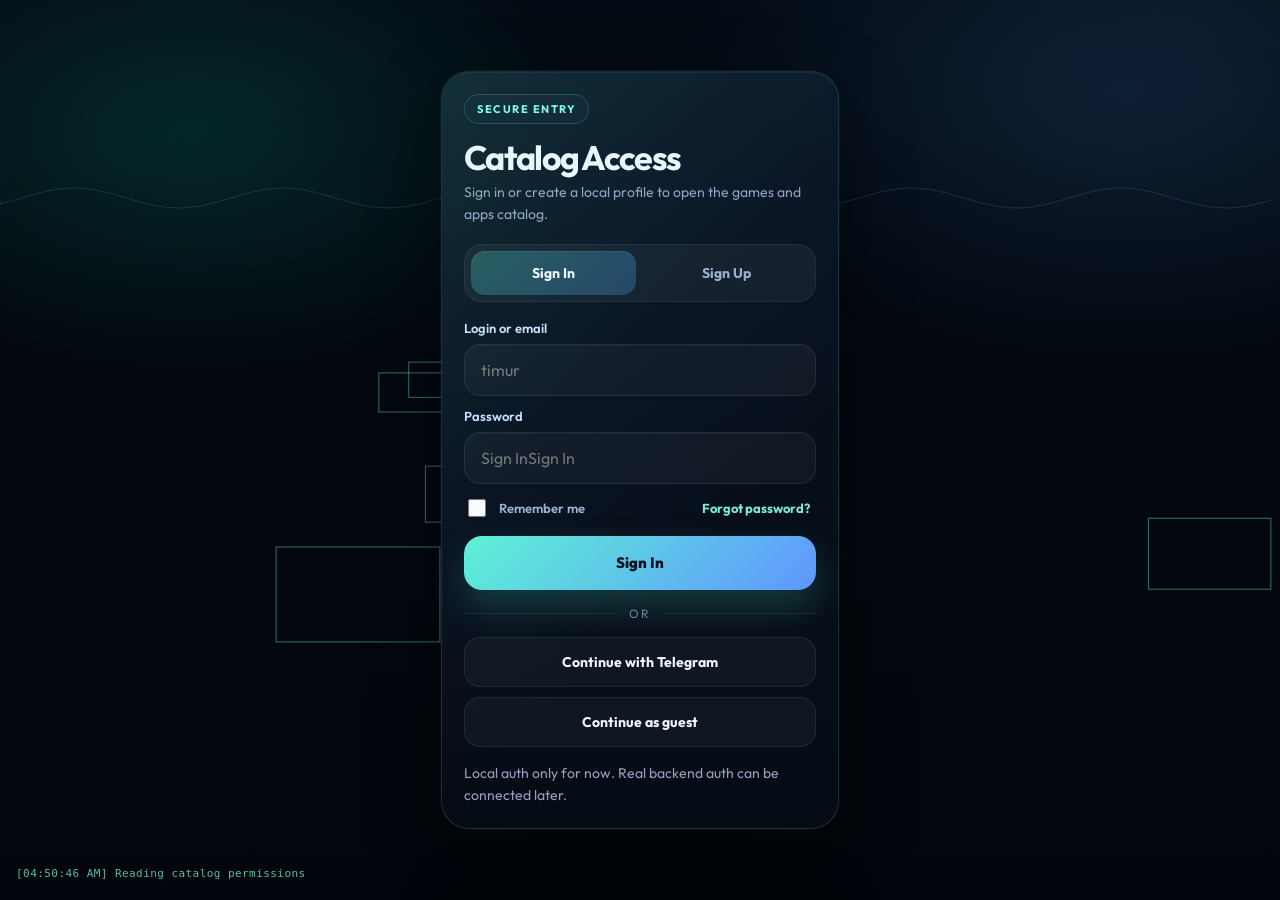
==== commit 52adbcb7: "Add files via upload" ====
--- a/webapp/index.html
+++ b/webapp/index.html
@@ -37,6 +37,13 @@
                         <span id="signInPasswordLabel">Sign In??</span>
                         <input id="signInPassword" type="password" autocomplete="current-password" placeholder="Sign InSign In" />
                     </label>
+                    <div class="auth-row">
+                        <label class="auth-check">
+                            <input id="rememberMe" type="checkbox" />
+                            <span>Remember me</span>
+                        </label>
+                        <button class="auth-link" type="button" id="forgotPasswordButton">Forgot password?</button>
+                    </div>
                     <button class="auth-submit" type="submit" id="signInSubmit">Sign In?</button>
                 </form>
 
@@ -52,6 +59,10 @@
                     <label class="auth-field">
                         <span id="signUpPasswordLabel">Sign In??</span>
                         <input id="signUpPassword" type="password" autocomplete="new-password" placeholder="Sign Inor 6 Sign InSign In" />
+                    </label>
+                    <label class="auth-check">
+                        <input id="rememberAfterSignUp" type="checkbox" checked />
+                        <span>Remember me</span>
                     </label>
                     <button class="auth-submit" type="submit" id="signUpSubmit">Sign Inor Sign Inor</button>
                 </form>
@@ -64,6 +75,25 @@
                 </div>
 
                 <p class="auth-status" id="authStatus">Sign InSign In? Sign In or Sign Inor. Sign In? Sign In? Sign InSign In?? Sign InSign In Sign InSign Inor.</p>
+
+                <form class="auth-form" id="forgotForm" novalidate hidden>
+                    <label class="auth-field">
+                        <span>Email</span>
+                        <input id="forgotEmail" type="email" autocomplete="email" placeholder="timur@example.com" />
+                    </label>
+                    <label class="auth-field">
+                        <span>Reset token</span>
+                        <input id="resetToken" type="text" autocomplete="one-time-code" placeholder="Paste token" />
+                    </label>
+                    <label class="auth-field">
+                        <span>New password</span>
+                        <input id="resetPassword" type="password" autocomplete="new-password" placeholder="At least 6 characters" />
+                    </label>
+                    <div class="auth-actions auth-actions-inline">
+                        <button class="auth-submit" type="submit" id="forgotSubmit">Request / Reset</button>
+                        <button class="auth-ghost" type="button" id="forgotBack">Back</button>
+                    </div>
+                </form>
             </div>
         </div>
     </section>
--- a/webapp/style.css
+++ b/webapp/style.css
@@ -1584,6 +1584,43 @@
     gap: 10px;
 }
 
+.auth-actions-inline {
+    grid-template-columns: 1fr 110px;
+    align-items: stretch;
+}
+
+.auth-row {
+    display: flex;
+    align-items: center;
+    justify-content: space-between;
+    gap: 12px;
+}
+
+.auth-check {
+    display: inline-flex;
+    align-items: center;
+    gap: 10px;
+    color: #9fb3d2;
+    font-size: 13px;
+    font-weight: 600;
+}
+
+.auth-check input {
+    width: 18px;
+    height: 18px;
+    accent-color: #5ef4d3;
+}
+
+.auth-link {
+    border: none;
+    background: transparent;
+    color: #7de8d5;
+    font: inherit;
+    font-size: 13px;
+    font-weight: 700;
+    cursor: pointer;
+}
+
 .auth-ghost {
     min-height: 50px;
     border-radius: 16px;
--- a/webapp/style.css
+++ b/webapp/style.css
@@ -1584,6 +1584,43 @@
     gap: 10px;
 }
 
+.auth-actions-inline {
+    grid-template-columns: 1fr 110px;
+    align-items: stretch;
+}
+
+.auth-row {
+    display: flex;
+    align-items: center;
+    justify-content: space-between;
+    gap: 12px;
+}
+
+.auth-check {
+    display: inline-flex;
+    align-items: center;
+    gap: 10px;
+    color: #9fb3d2;
+    font-size: 13px;
+    font-weight: 600;
+}
+
+.auth-check input {
+    width: 18px;
+    height: 18px;
+    accent-color: #5ef4d3;
+}
+
+.auth-link {
+    border: none;
+    background: transparent;
+    color: #7de8d5;
+    font: inherit;
+    font-size: 13px;
+    font-weight: 700;
+    cursor: pointer;
+}
+
 .auth-ghost {
     min-height: 50px;
     border-radius: 16px;
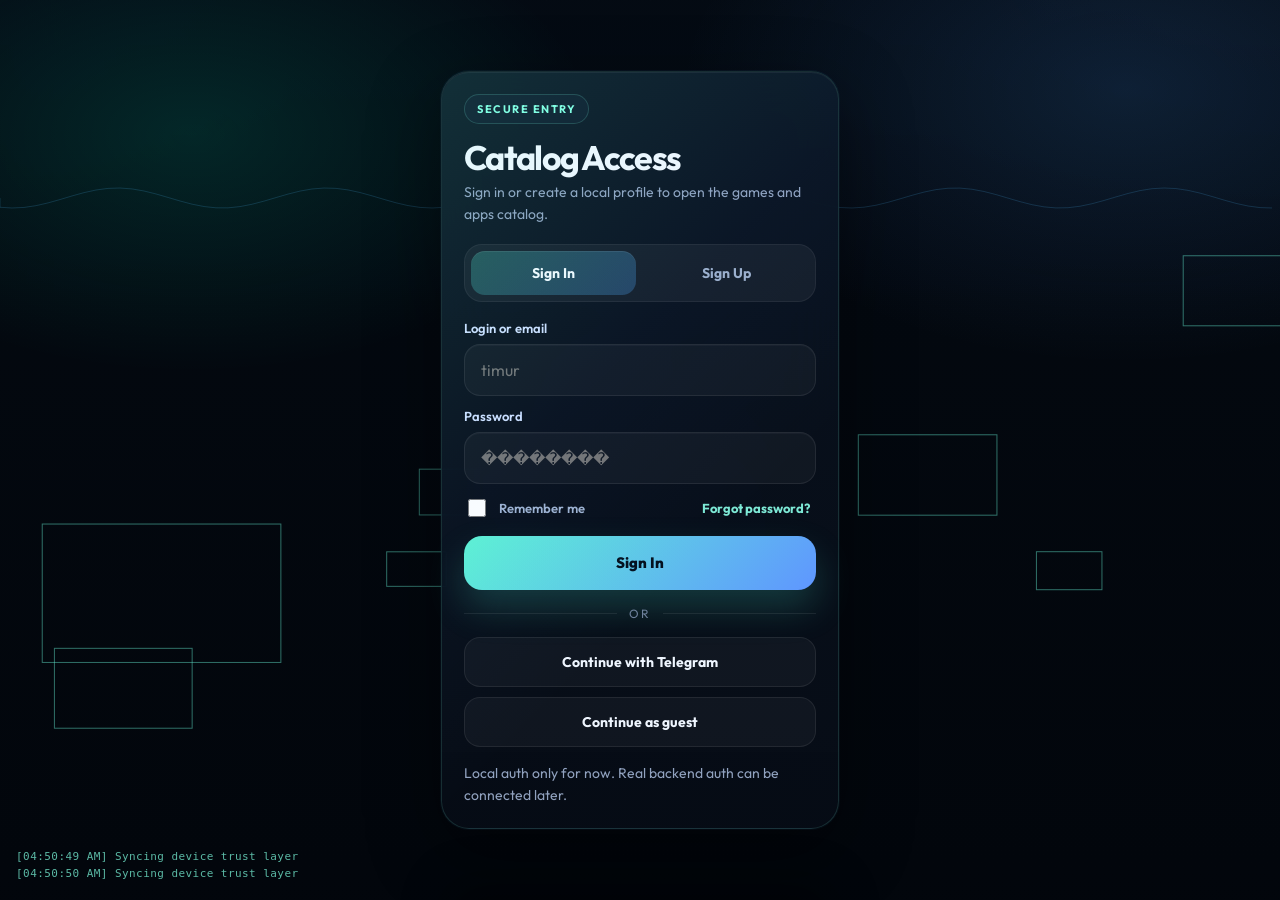
==== commit dc399ee2: "Add files via upload" ====
--- a/webapp/index.html
+++ b/webapp/index.html
@@ -25,7 +25,7 @@
 
                 <div class="auth-tabs" id="authTabs">
                     <button class="auth-tab active" data-auth-tab="signin" type="button" id="authTabSignIn">Sign In</button>
-                    <button class="auth-tab" data-auth-tab="signup" type="button" id="authTabSignUp">Sign InSign Inor</button>
+                    <button class="auth-tab" data-auth-tab="signup" type="button" id="authTabSignUp">Sign Up</button>
                 </div>
 
                 <form class="auth-form active" id="signInForm" novalidate>
@@ -34,8 +34,8 @@
                         <input id="signInLogin" type="text" autocomplete="username" placeholder="timur" />
                     </label>
                     <label class="auth-field">
-                        <span id="signInPasswordLabel">Sign In??</span>
-                        <input id="signInPassword" type="password" autocomplete="current-password" placeholder="Sign InSign In" />
+                        <span id="signInPasswordLabel">Password</span>
+                        <input id="signInPassword" type="password" autocomplete="current-password" placeholder="��������" />
                     </label>
                     <div class="auth-row">
                         <label class="auth-check">
@@ -44,12 +44,12 @@
                         </label>
                         <button class="auth-link" type="button" id="forgotPasswordButton">Forgot password?</button>
                     </div>
-                    <button class="auth-submit" type="submit" id="signInSubmit">Sign In?</button>
+                    <button class="auth-submit" type="submit" id="signInSubmit">Sign In</button>
                 </form>
 
                 <form class="auth-form" id="signUpForm" novalidate hidden>
                     <label class="auth-field">
-                        <span id="signUpNameLabel">or Sign Inor</span>
+                        <span id="signUpNameLabel">Profile name</span>
                         <input id="signUpName" type="text" autocomplete="name" placeholder="Timur Mukumov" />
                     </label>
                     <label class="auth-field">
@@ -57,24 +57,24 @@
                         <input id="signUpEmail" type="email" autocomplete="email" placeholder="timur@example.com" />
                     </label>
                     <label class="auth-field">
-                        <span id="signUpPasswordLabel">Sign In??</span>
-                        <input id="signUpPassword" type="password" autocomplete="new-password" placeholder="Sign Inor 6 Sign InSign In" />
+                        <span id="signUpPasswordLabel">Password</span>
+                        <input id="signUpPassword" type="password" autocomplete="new-password" placeholder="At least 6 characters" />
                     </label>
                     <label class="auth-check">
                         <input id="rememberAfterSignUp" type="checkbox" checked />
                         <span>Remember me</span>
                     </label>
-                    <button class="auth-submit" type="submit" id="signUpSubmit">Sign Inor Sign Inor</button>
+                    <button class="auth-submit" type="submit" id="signUpSubmit">Create account</button>
                 </form>
 
                 <div class="auth-divider"><span id="authDivider">or</span></div>
 
                 <div class="auth-actions">
-                    <button class="auth-ghost" id="authTelegram" type="button">Sign In? Sign In? Telegram</button>
-                    <button class="auth-ghost" id="authGuest" type="button">Sign InSign In?? or Sign In?</button>
+                    <button class="auth-ghost" id="authTelegram" type="button">Continue with Telegram</button>
+                    <button class="auth-ghost" id="authGuest" type="button">Continue as guest</button>
                 </div>
 
-                <p class="auth-status" id="authStatus">Sign InSign In? Sign In or Sign Inor. Sign In? Sign In? Sign InSign In?? Sign InSign In Sign InSign Inor.</p>
+                <p class="auth-status" id="authStatus">Local auth only for now. Real backend auth can be connected later.</p>
 
                 <form class="auth-form" id="forgotForm" novalidate hidden>
                     <label class="auth-field">
@@ -234,3 +234,4 @@
     </script>
 </body>
 </html>
+
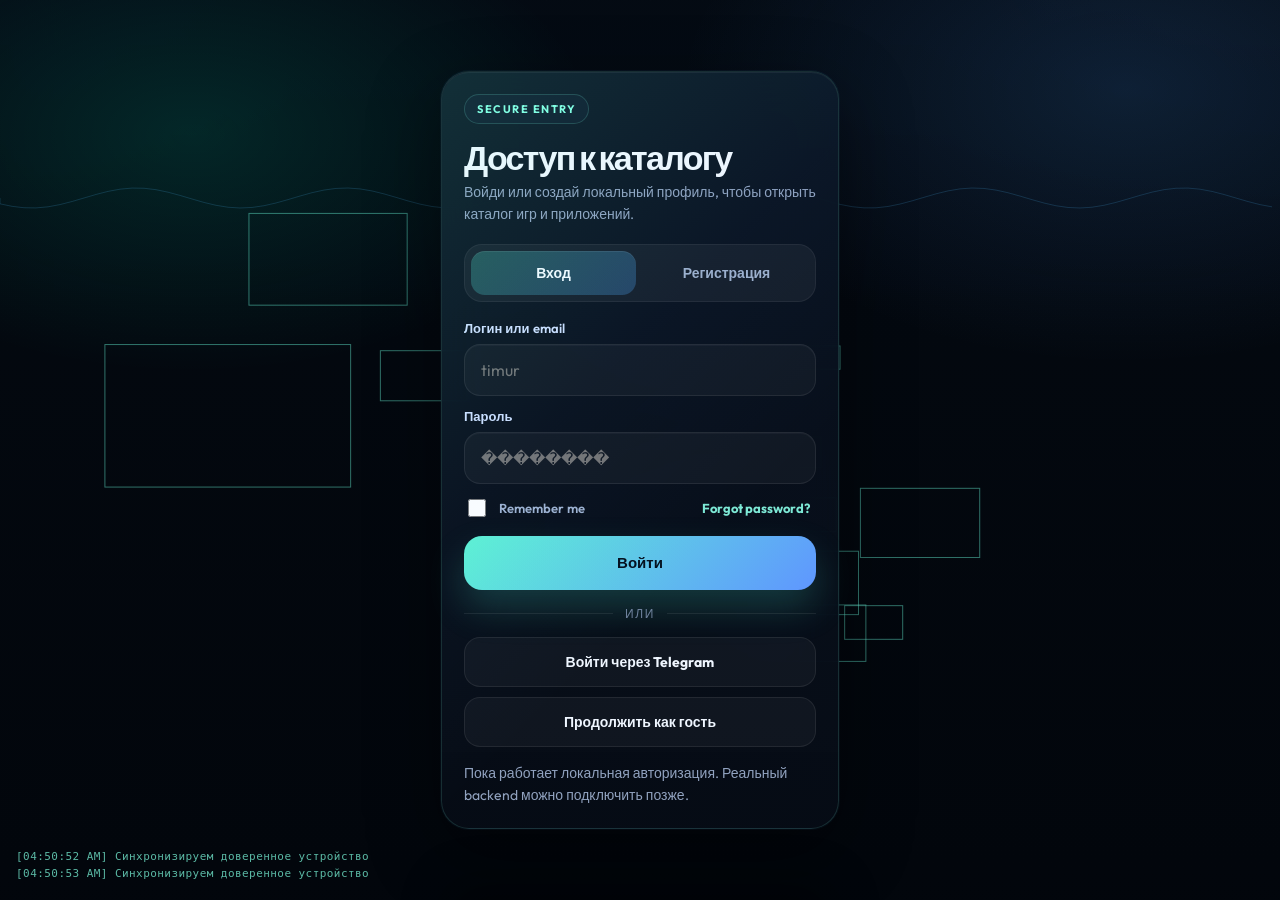
==== commit 73a3f76d: "Add files via upload" ====
--- a/webapp/index.html
+++ b/webapp/index.html
@@ -7,8 +7,8 @@
     <link rel="preconnect" href="https://fonts.googleapis.com">
     <link rel="preconnect" href="https://fonts.gstatic.com" crossorigin>
     <link href="https://fonts.googleapis.com/css2?family=Outfit:wght@400;500;600;700;800&display=swap" rel="stylesheet">
-    <link rel="stylesheet" href="/webapp/style.css?v=14" />
-    <link rel="stylesheet" href="style.css?v=14" />
+    <link rel="stylesheet" href="/webapp/style.css?v=15" />
+    <link rel="stylesheet" href="style.css?v=15" />
 </head>
 <body data-theme="dark">
     <div class="sakura-layer" id="sakuraLayer" aria-hidden="true"></div>
@@ -214,7 +214,7 @@
     <script src="https://telegram.org/js/telegram-web-app.js"></script>
     <script>
         (function () {
-            const scriptUrls = ["/webapp/script.js?v=14", "script.js?v=14"];
+            const scriptUrls = ["/webapp/script.js?v=15", "script.js?v=15"];
             let index = 0;
 
             function loadNext() {
